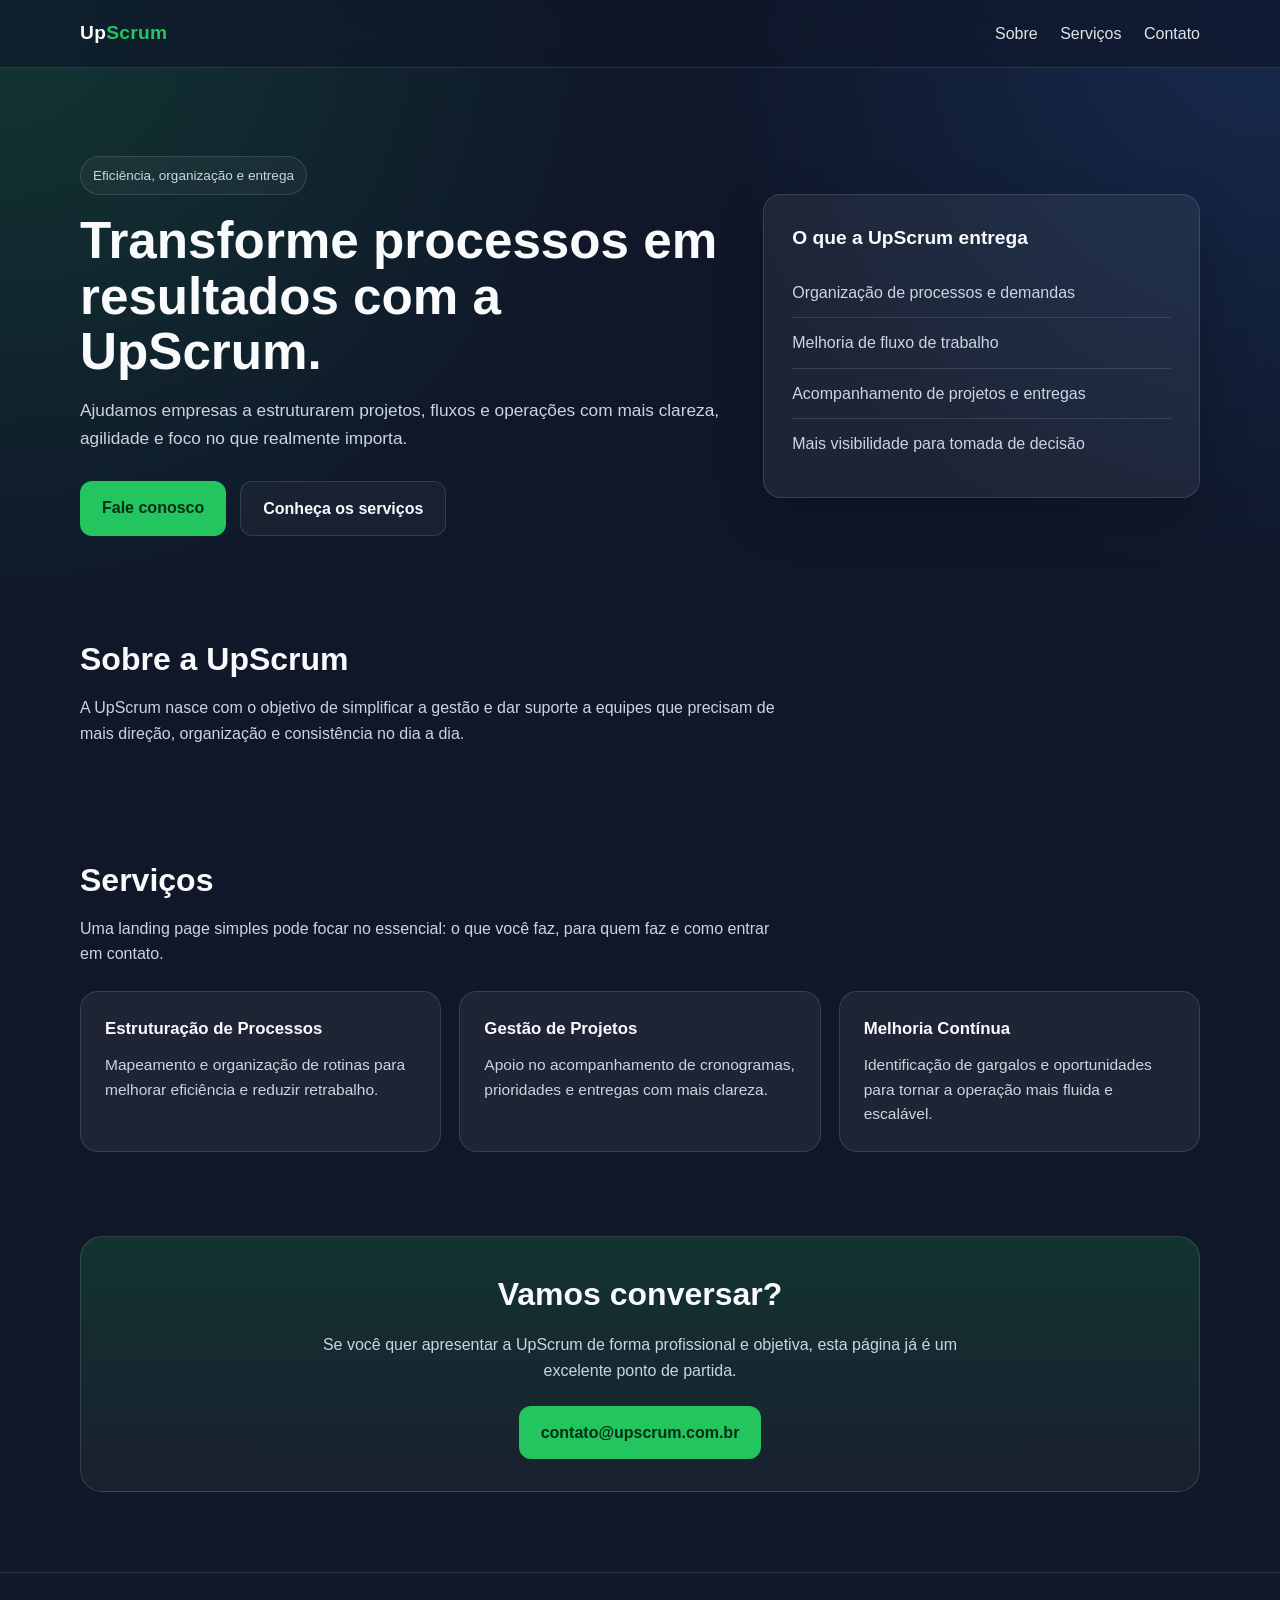
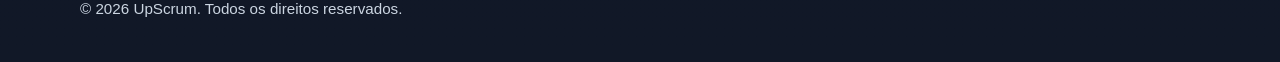
==== index.html @ d2457cbe "index.html" ====
<!DOCTYPE html>
<html lang="pt-BR">
<head>
  <meta charset="UTF-8" />
  <meta name="viewport" content="width=device-width, initial-scale=1.0" />
  <title>UpScrum</title>
  <meta
    name="description"
    content="A UpScrum ajuda empresas a organizarem processos, projetos e entregas com mais clareza e eficiência."
  />
  <style>
    :root {
      --bg: #0f172a;
      --bg-soft: #111827;
      --card: rgba(255,255,255,0.06);
      --text: #f8fafc;
      --muted: #cbd5e1;
      --line: rgba(255,255,255,0.12);
      --accent: #22c55e;
      --accent-hover: #16a34a;
      --max: 1120px;
      --radius: 18px;
    }

    * {
      box-sizing: border-box;
      margin: 0;
      padding: 0;
    }

    html {
      scroll-behavior: smooth;
    }

    body {
      font-family: Inter, Arial, sans-serif;
      background:
        radial-gradient(circle at top left, rgba(34,197,94,0.18), transparent 30%),
        radial-gradient(circle at top right, rgba(59,130,246,0.18), transparent 28%),
        linear-gradient(180deg, var(--bg) 0%, var(--bg-soft) 100%);
      color: var(--text);
      line-height: 1.6;
    }

    .container {
      width: min(100% - 32px, var(--max));
      margin: 0 auto;
    }

    header {
      position: sticky;
      top: 0;
      backdrop-filter: blur(10px);
      background: rgba(15, 23, 42, 0.7);
      border-bottom: 1px solid var(--line);
      z-index: 10;
    }

    .nav {
      display: flex;
      align-items: center;
      justify-content: space-between;
      padding: 18px 0;
    }

    .brand {
      font-size: 1.2rem;
      font-weight: 800;
      letter-spacing: 0.3px;
    }

    .brand span {
      color: var(--accent);
    }

    .nav a {
      color: var(--text);
      text-decoration: none;
      margin-left: 18px;
      opacity: 0.9;
    }

    .nav a:hover {
      opacity: 1;
    }

    .hero {
      padding: 88px 0 56px;
    }

    .hero-grid {
      display: grid;
      grid-template-columns: 1.2fr 0.8fr;
      gap: 28px;
      align-items: center;
    }

    .tag {
      display: inline-block;
      font-size: 0.85rem;
      padding: 8px 12px;
      border: 1px solid var(--line);
      border-radius: 999px;
      background: rgba(255,255,255,0.04);
      margin-bottom: 18px;
      color: var(--muted);
    }

    h1 {
      font-size: clamp(2.2rem, 4vw, 4.2rem);
      line-height: 1.08;
      margin-bottom: 18px;
    }

    .hero p {
      font-size: 1.08rem;
      color: var(--muted);
      max-width: 640px;
      margin-bottom: 28px;
    }

    .cta-group {
      display: flex;
      gap: 14px;
      flex-wrap: wrap;
    }

    .btn {
      display: inline-block;
      padding: 14px 22px;
      border-radius: 12px;
      text-decoration: none;
      font-weight: 700;
      transition: 0.2s ease;
    }

    .btn-primary {
      background: var(--accent);
      color: #052e16;
    }

    .btn-primary:hover {
      background: var(--accent-hover);
      transform: translateY(-1px);
    }

    .btn-secondary {
      border: 1px solid var(--line);
      color: var(--text);
      background: rgba(255,255,255,0.04);
    }

    .btn-secondary:hover {
      background: rgba(255,255,255,0.08);
    }

    .hero-card {
      background: var(--card);
      border: 1px solid var(--line);
      border-radius: var(--radius);
      padding: 28px;
      box-shadow: 0 20px 50px rgba(0,0,0,0.22);
    }

    .hero-card h3 {
      margin-bottom: 14px;
      font-size: 1.2rem;
    }

    .hero-card ul {
      list-style: none;
    }

    .hero-card li {
      padding: 12px 0;
      border-bottom: 1px solid var(--line);
      color: var(--muted);
    }

    .hero-card li:last-child {
      border-bottom: none;
    }

    section {
      padding: 42px 0;
    }

    .section-title {
      font-size: 2rem;
      margin-bottom: 10px;
    }

    .section-text {
      color: var(--muted);
      max-width: 700px;
      margin-bottom: 24px;
    }

    .cards {
      display: grid;
      grid-template-columns: repeat(3, 1fr);
      gap: 18px;
    }

    .card {
      background: var(--card);
      border: 1px solid var(--line);
      border-radius: var(--radius);
      padding: 24px;
    }

    .card h3 {
      margin-bottom: 10px;
      font-size: 1.05rem;
    }

    .card p {
      color: var(--muted);
      font-size: 0.97rem;
    }

    .contact {
      padding-bottom: 80px;
    }

    .contact-box {
      background: linear-gradient(180deg, rgba(34,197,94,0.16), rgba(255,255,255,0.04));
      border: 1px solid var(--line);
      border-radius: 22px;
      padding: 32px;
      text-align: center;
    }

    .contact-box p {
      color: var(--muted);
      margin: 12px auto 22px;
      max-width: 650px;
    }

    footer {
      border-top: 1px solid var(--line);
      padding: 24px 0 40px;
      color: var(--muted);
      font-size: 0.95rem;
    }

    @media (max-width: 900px) {
      .hero-grid,
      .cards {
        grid-template-columns: 1fr;
      }

      .nav-links {
        display: none;
      }

      .hero {
        padding-top: 64px;
      }
    }
  </style>
</head>
<body>
  <header>
    <div class="container nav">
      <div class="brand">Up<span>Scrum</span></div>
      <nav class="nav-links">
        <a href="#sobre">Sobre</a>
        <a href="#servicos">Serviços</a>
        <a href="#contato">Contato</a>
      </nav>
    </div>
  </header>

  <main>
    <section class="hero">
      <div class="container hero-grid">
        <div>
          <div class="tag">Eficiência, organização e entrega</div>
          <h1>Transforme processos em resultados com a UpScrum.</h1>
          <p>
            Ajudamos empresas a estruturarem projetos, fluxos e operações
            com mais clareza, agilidade e foco no que realmente importa.
          </p>
          <div class="cta-group">
            <a class="btn btn-primary" href="#contato">Fale conosco</a>
            <a class="btn btn-secondary" href="#servicos">Conheça os serviços</a>
          </div>
        </div>

        <aside class="hero-card">
          <h3>O que a UpScrum entrega</h3>
          <ul>
            <li>Organização de processos e demandas</li>
            <li>Melhoria de fluxo de trabalho</li>
            <li>Acompanhamento de projetos e entregas</li>
            <li>Mais visibilidade para tomada de decisão</li>
          </ul>
        </aside>
      </div>
    </section>

    <section id="sobre">
      <div class="container">
        <h2 class="section-title">Sobre a UpScrum</h2>
        <p class="section-text">
          A UpScrum nasce com o objetivo de simplificar a gestão e dar suporte
          a equipes que precisam de mais direção, organização e consistência
          no dia a dia.
        </p>
      </div>
    </section>

    <section id="servicos">
      <div class="container">
        <h2 class="section-title">Serviços</h2>
        <p class="section-text">
          Uma landing page simples pode focar no essencial: o que você faz,
          para quem faz e como entrar em contato.
        </p>

        <div class="cards">
          <div class="card">
            <h3>Estruturação de Processos</h3>
            <p>
              Mapeamento e organização de rotinas para melhorar eficiência
              e reduzir retrabalho.
            </p>
          </div>
          <div class="card">
            <h3>Gestão de Projetos</h3>
            <p>
              Apoio no acompanhamento de cronogramas, prioridades e entregas
              com mais clareza.
            </p>
          </div>
          <div class="card">
            <h3>Melhoria Contínua</h3>
            <p>
              Identificação de gargalos e oportunidades para tornar a operação
              mais fluida e escalável.
            </p>
          </div>
        </div>
      </div>
    </section>

    <section id="contato" class="contact">
      <div class="container">
        <div class="contact-box">
          <h2 class="section-title">Vamos conversar?</h2>
          <p>
            Se você quer apresentar a UpScrum de forma profissional e objetiva,
            esta página já é um excelente ponto de partida.
          </p>
          <a class="btn btn-primary" href="mailto:contato@upscrum.com.br">
            contato@upscrum.com.br
          </a>
        </div>
      </div>
    </section>
  </main>

  <footer>
    <div class="container">
      © 2026 UpScrum. Todos os direitos reservados.
    </div>
  </footer>
</body>
</html>
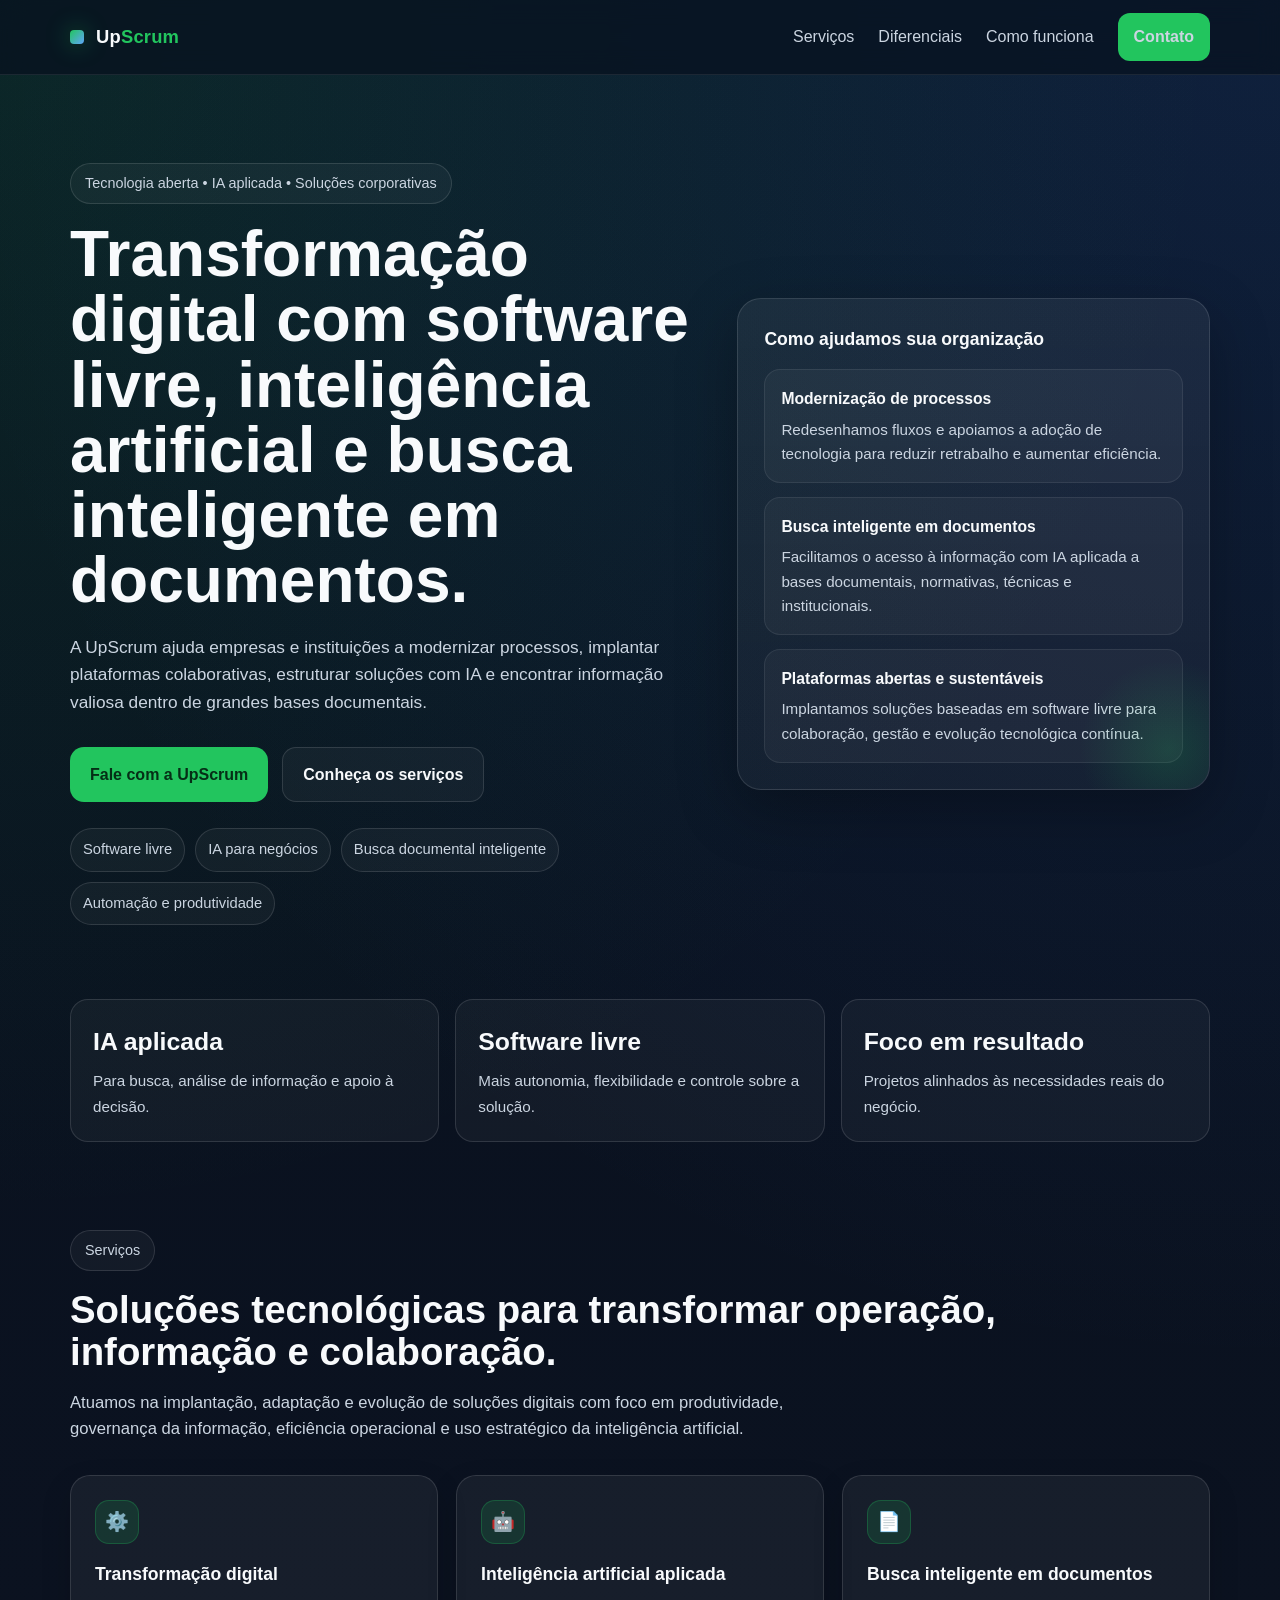
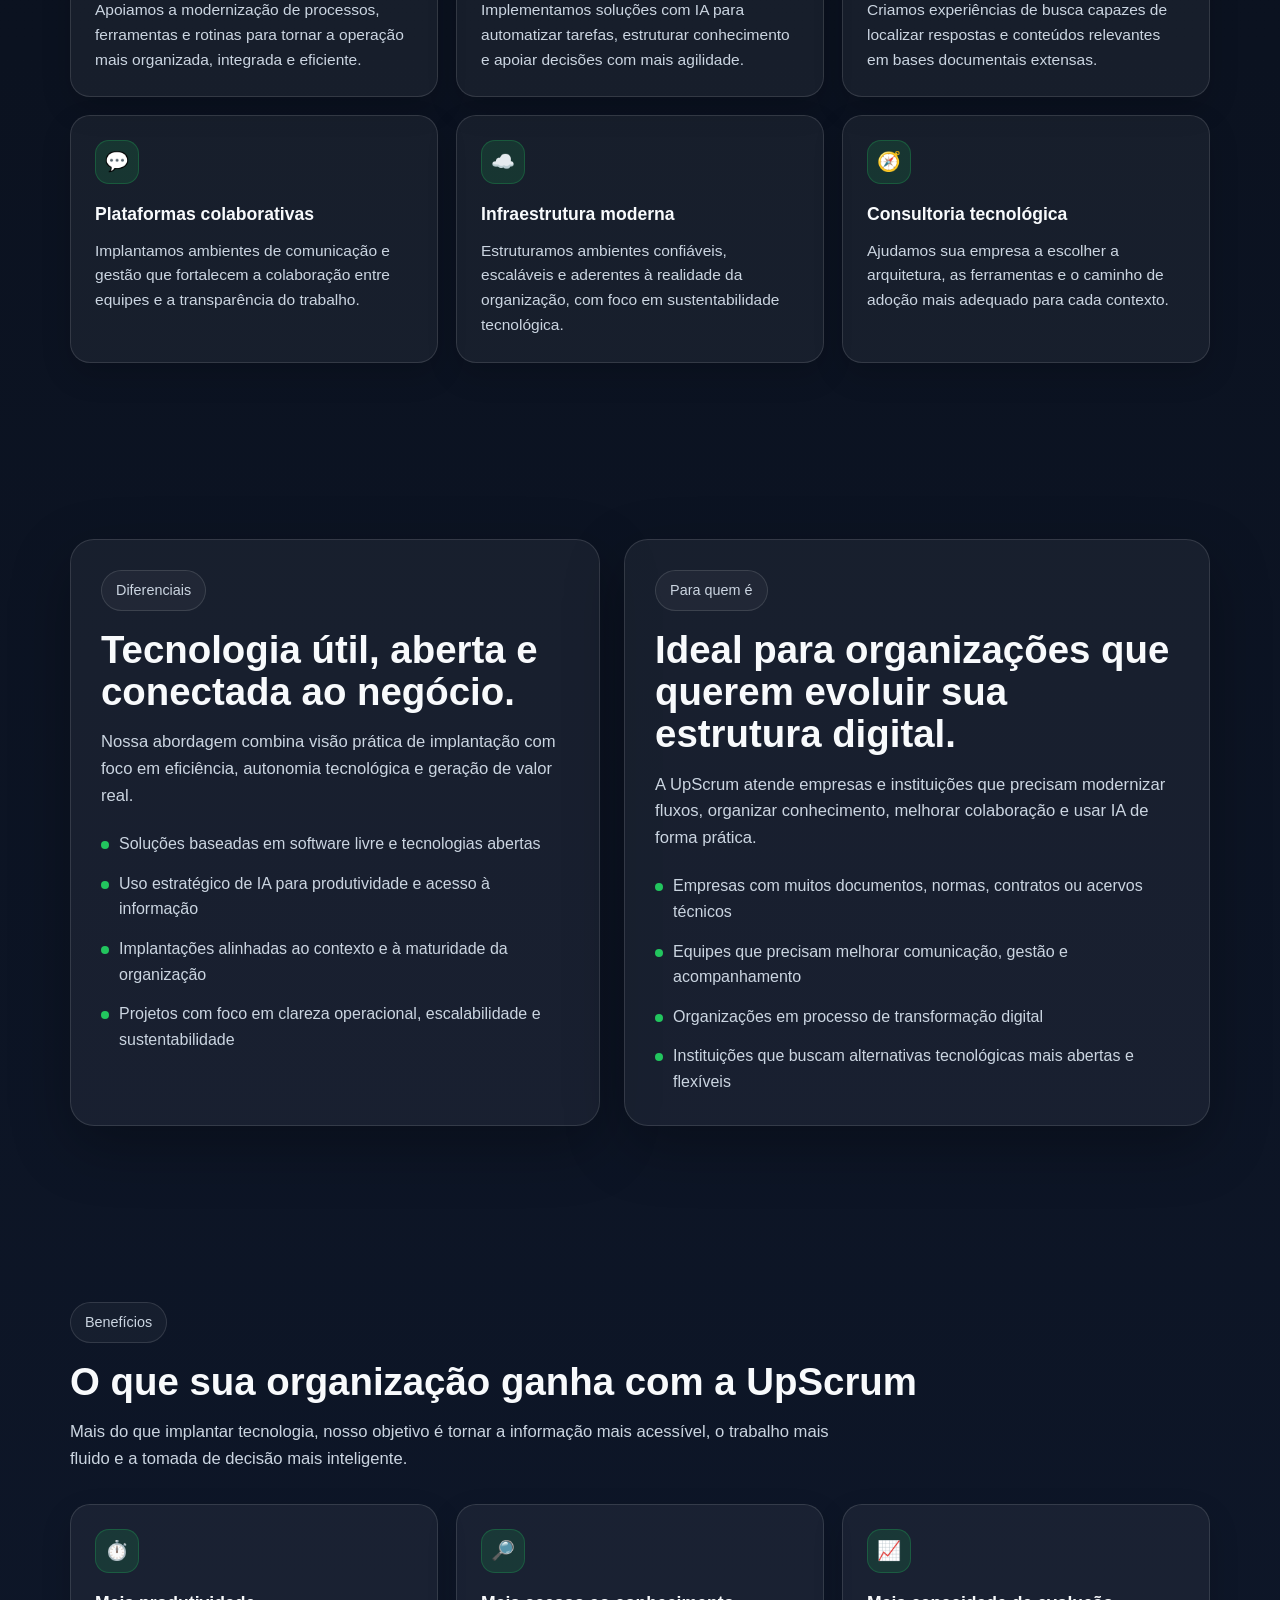
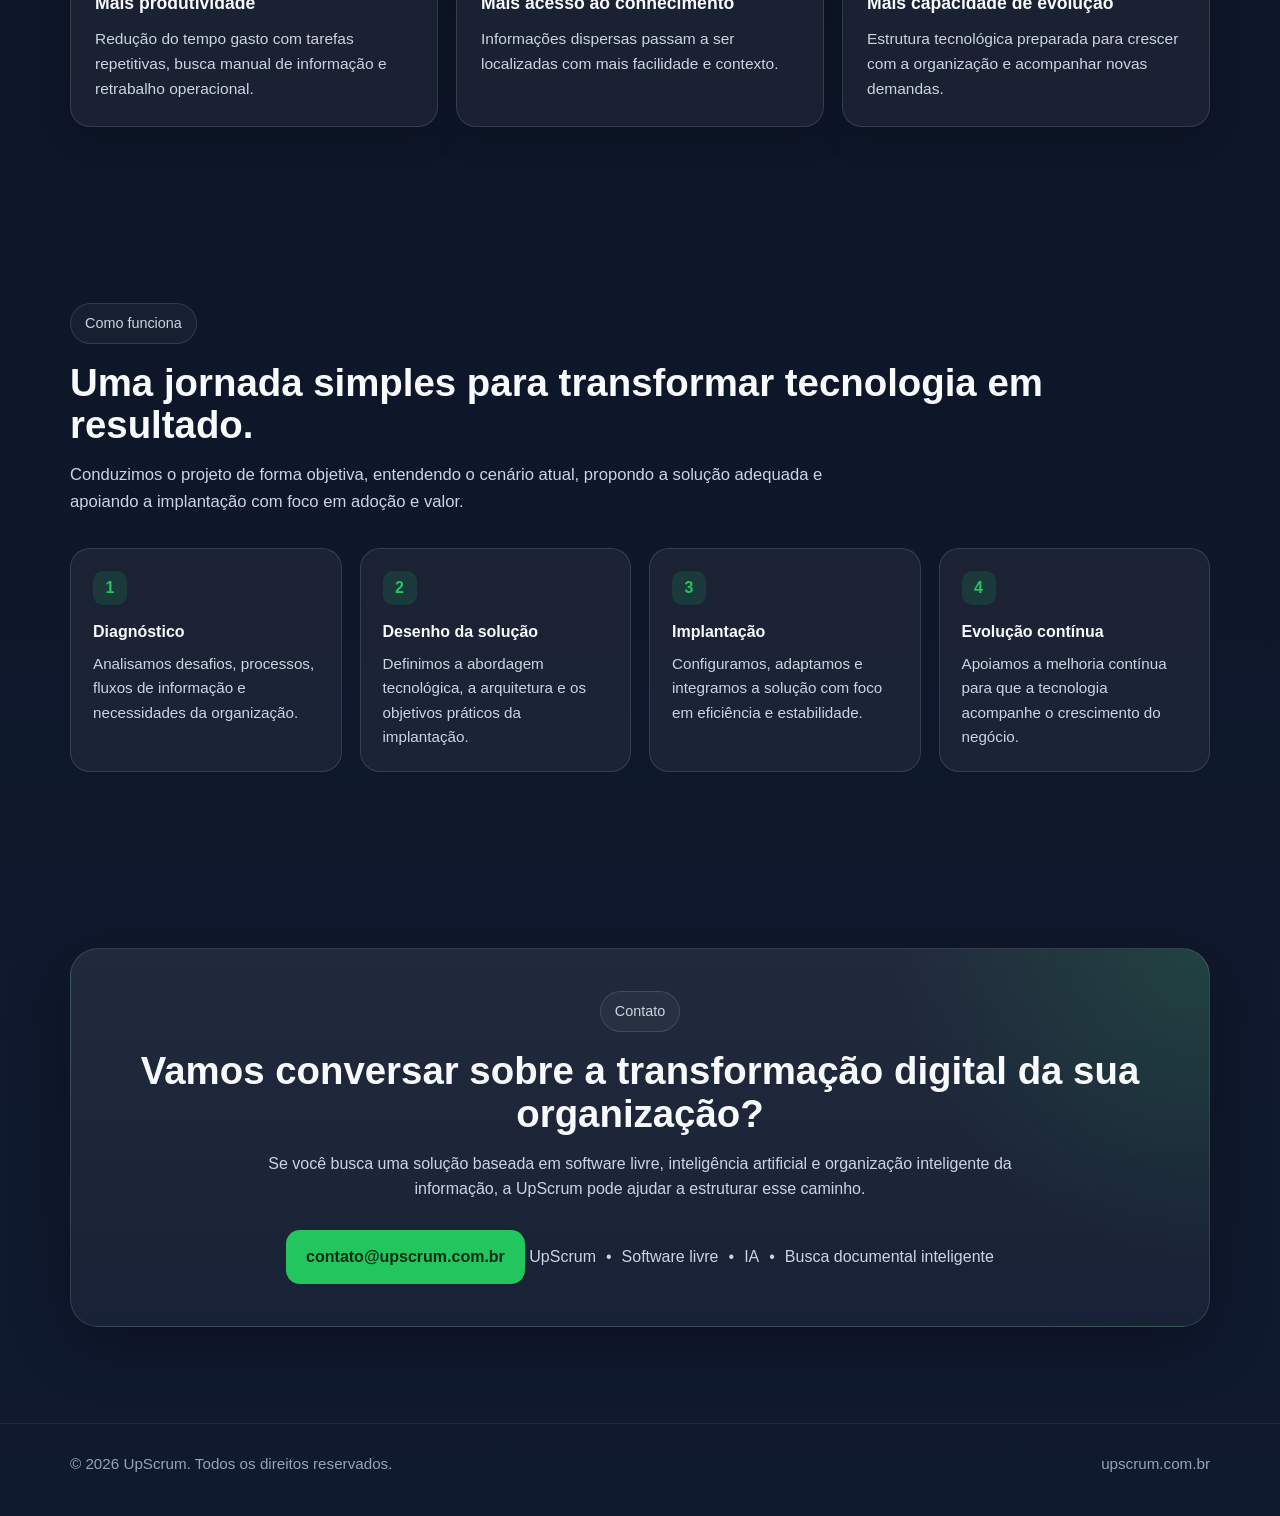
==== commit 564fad7f: "Update index.html" ====
--- a/index.html
+++ b/index.html
@@ -3,23 +3,29 @@
 <head>
   <meta charset="UTF-8" />
   <meta name="viewport" content="width=device-width, initial-scale=1.0" />
-  <title>UpScrum</title>
+  <title>UpScrum | Software livre, IA e transformação digital</title>
   <meta
     name="description"
-    content="A UpScrum ajuda empresas a organizarem processos, projetos e entregas com mais clareza e eficiência."
+    content="A UpScrum ajuda empresas a acelerar sua transformação digital com software livre, inteligência artificial e busca inteligente em documentos."
   />
+  <meta name="theme-color" content="#0b1220" />
+
   <style>
     :root {
-      --bg: #0f172a;
-      --bg-soft: #111827;
-      --card: rgba(255,255,255,0.06);
+      --bg: #0b1220;
+      --bg-soft: #101a2f;
+      --surface: rgba(255, 255, 255, 0.05);
+      --surface-strong: rgba(255, 255, 255, 0.08);
       --text: #f8fafc;
       --muted: #cbd5e1;
-      --line: rgba(255,255,255,0.12);
+      --muted-2: #94a3b8;
+      --line: rgba(255, 255, 255, 0.12);
       --accent: #22c55e;
       --accent-hover: #16a34a;
-      --max: 1120px;
-      --radius: 18px;
+      --accent-soft: rgba(34, 197, 94, 0.14);
+      --max-width: 1140px;
+      --radius: 20px;
+      --shadow: 0 20px 60px rgba(0, 0, 0, 0.28);
     }
 
     * {
@@ -34,102 +40,159 @@
 
     body {
       font-family: Inter, Arial, sans-serif;
+      color: var(--text);
       background:
-        radial-gradient(circle at top left, rgba(34,197,94,0.18), transparent 30%),
-        radial-gradient(circle at top right, rgba(59,130,246,0.18), transparent 28%),
-        linear-gradient(180deg, var(--bg) 0%, var(--bg-soft) 100%);
-      color: var(--text);
+        radial-gradient(circle at top left, rgba(34, 197, 94, 0.12), transparent 25%),
+        radial-gradient(circle at top right, rgba(59, 130, 246, 0.14), transparent 28%),
+        linear-gradient(180deg, #08111f 0%, #0b1220 35%, #101a2f 100%);
       line-height: 1.6;
     }
 
+    a {
+      color: inherit;
+      text-decoration: none;
+    }
+
     .container {
-      width: min(100% - 32px, var(--max));
+      width: min(100% - 32px, var(--max-width));
       margin: 0 auto;
+    }
+
+    .section {
+      padding: 88px 0;
+    }
+
+    .eyebrow {
+      display: inline-flex;
+      align-items: center;
+      gap: 10px;
+      padding: 8px 14px;
+      border: 1px solid var(--line);
+      background: rgba(255, 255, 255, 0.04);
+      color: var(--muted);
+      border-radius: 999px;
+      font-size: 0.9rem;
+      margin-bottom: 18px;
+    }
+
+    .section-title {
+      font-size: clamp(2rem, 3vw, 3rem);
+      line-height: 1.1;
+      margin-bottom: 16px;
+    }
+
+    .section-subtitle {
+      color: var(--muted);
+      max-width: 760px;
+      font-size: 1.04rem;
     }
 
     header {
       position: sticky;
       top: 0;
-      backdrop-filter: blur(10px);
-      background: rgba(15, 23, 42, 0.7);
-      border-bottom: 1px solid var(--line);
-      z-index: 10;
+      z-index: 50;
+      backdrop-filter: blur(12px);
+      background: rgba(8, 17, 31, 0.72);
+      border-bottom: 1px solid rgba(255, 255, 255, 0.08);
     }
 
     .nav {
+      min-height: 74px;
       display: flex;
       align-items: center;
       justify-content: space-between;
-      padding: 18px 0;
-    }
-
-    .brand {
-      font-size: 1.2rem;
+      gap: 20px;
+    }
+
+    .logo {
+      display: flex;
+      align-items: center;
+      gap: 12px;
       font-weight: 800;
-      letter-spacing: 0.3px;
-    }
-
-    .brand span {
+      font-size: 1.15rem;
+      letter-spacing: 0.2px;
+    }
+
+    .logo-mark {
+      width: 14px;
+      height: 14px;
+      border-radius: 4px;
+      background: linear-gradient(135deg, var(--accent), #60a5fa);
+      box-shadow: 0 0 24px rgba(34, 197, 94, 0.45);
+    }
+
+    .logo span {
       color: var(--accent);
     }
 
-    .nav a {
+    .nav-links {
+      display: flex;
+      gap: 24px;
+      align-items: center;
+    }
+
+    .nav-links a {
+      color: var(--muted);
+      transition: 0.2s ease;
+    }
+
+    .nav-links a:hover {
       color: var(--text);
-      text-decoration: none;
-      margin-left: 18px;
-      opacity: 0.9;
-    }
-
-    .nav a:hover {
-      opacity: 1;
+    }
+
+    .nav-cta {
+      padding: 11px 16px;
+      background: var(--accent);
+      color: #052e16;
+      font-weight: 700;
+      border-radius: 12px;
+      transition: 0.2s ease;
+    }
+
+    .nav-cta:hover {
+      background: var(--accent-hover);
+      transform: translateY(-1px);
     }
 
     .hero {
-      padding: 88px 0 56px;
+      padding: 88px 0 64px;
     }
 
     .hero-grid {
       display: grid;
-      grid-template-columns: 1.2fr 0.8fr;
+      grid-template-columns: 1.15fr 0.85fr;
       gap: 28px;
       align-items: center;
     }
 
-    .tag {
-      display: inline-block;
-      font-size: 0.85rem;
-      padding: 8px 12px;
-      border: 1px solid var(--line);
-      border-radius: 999px;
-      background: rgba(255,255,255,0.04);
-      margin-bottom: 18px;
-      color: var(--muted);
-    }
-
-    h1 {
-      font-size: clamp(2.2rem, 4vw, 4.2rem);
-      line-height: 1.08;
-      margin-bottom: 18px;
+    .hero h1 {
+      font-size: clamp(2.6rem, 5vw, 4.8rem);
+      line-height: 1.02;
+      margin-bottom: 20px;
+      max-width: 780px;
     }
 
     .hero p {
+      color: var(--muted);
       font-size: 1.08rem;
-      color: var(--muted);
-      max-width: 640px;
-      margin-bottom: 28px;
-    }
-
-    .cta-group {
+      max-width: 690px;
+      margin-bottom: 30px;
+    }
+
+    .hero-actions {
       display: flex;
       gap: 14px;
       flex-wrap: wrap;
+      margin-bottom: 26px;
     }
 
     .btn {
-      display: inline-block;
-      padding: 14px 22px;
-      border-radius: 12px;
-      text-decoration: none;
+      display: inline-flex;
+      align-items: center;
+      justify-content: center;
+      gap: 10px;
+      padding: 14px 20px;
+      border-radius: 14px;
       font-weight: 700;
       transition: 0.2s ease;
     }
@@ -145,73 +208,138 @@
     }
 
     .btn-secondary {
+      background: rgba(255, 255, 255, 0.04);
       border: 1px solid var(--line);
       color: var(--text);
-      background: rgba(255,255,255,0.04);
     }
 
     .btn-secondary:hover {
-      background: rgba(255,255,255,0.08);
-    }
-
-    .hero-card {
-      background: var(--card);
-      border: 1px solid var(--line);
-      border-radius: var(--radius);
-      padding: 28px;
-      box-shadow: 0 20px 50px rgba(0,0,0,0.22);
-    }
-
-    .hero-card h3 {
-      margin-bottom: 14px;
-      font-size: 1.2rem;
-    }
-
-    .hero-card ul {
-      list-style: none;
-    }
-
-    .hero-card li {
-      padding: 12px 0;
-      border-bottom: 1px solid var(--line);
-      color: var(--muted);
-    }
-
-    .hero-card li:last-child {
-      border-bottom: none;
-    }
-
-    section {
-      padding: 42px 0;
-    }
-
-    .section-title {
-      font-size: 2rem;
-      margin-bottom: 10px;
-    }
-
-    .section-text {
-      color: var(--muted);
-      max-width: 700px;
-      margin-bottom: 24px;
-    }
-
-    .cards {
+      background: rgba(255, 255, 255, 0.07);
+    }
+
+    .hero-tags {
+      display: flex;
+      flex-wrap: wrap;
+      gap: 10px;
+    }
+
+    .hero-tag {
+      padding: 9px 12px;
+      border-radius: 999px;
+      border: 1px solid var(--line);
+      background: rgba(255, 255, 255, 0.04);
+      color: var(--muted);
+      font-size: 0.92rem;
+    }
+
+    .hero-panel {
+      background: linear-gradient(180deg, rgba(255,255,255,0.06), rgba(255,255,255,0.04));
+      border: 1px solid var(--line);
+      border-radius: 24px;
+      padding: 26px;
+      box-shadow: var(--shadow);
+      position: relative;
+      overflow: hidden;
+    }
+
+    .hero-panel::before {
+      content: "";
+      position: absolute;
+      inset: auto -50px -50px auto;
+      width: 180px;
+      height: 180px;
+      background: radial-gradient(circle, rgba(34,197,94,0.18), transparent 70%);
+      border-radius: 50%;
+    }
+
+    .panel-title {
+      font-size: 1.1rem;
+      margin-bottom: 16px;
+    }
+
+    .panel-list {
+      display: grid;
+      gap: 14px;
+    }
+
+    .panel-item {
+      background: rgba(255, 255, 255, 0.04);
+      border: 1px solid rgba(255,255,255,0.08);
+      border-radius: 16px;
+      padding: 16px;
+    }
+
+    .panel-item strong {
+      display: block;
+      margin-bottom: 6px;
+      font-size: 0.98rem;
+    }
+
+    .panel-item p {
+      color: var(--muted);
+      font-size: 0.95rem;
+      margin: 0;
+    }
+
+    .stats {
+      padding-top: 10px;
+    }
+
+    .stats-grid {
+      display: grid;
+      grid-template-columns: repeat(3, 1fr);
+      gap: 16px;
+    }
+
+    .stat {
+      padding: 22px;
+      border-radius: 18px;
+      border: 1px solid var(--line);
+      background: rgba(255, 255, 255, 0.04);
+    }
+
+    .stat strong {
+      display: block;
+      font-size: 1.55rem;
+      margin-bottom: 6px;
+    }
+
+    .stat span {
+      color: var(--muted);
+      font-size: 0.95rem;
+    }
+
+    .services-grid,
+    .benefits-grid {
       display: grid;
       grid-template-columns: repeat(3, 1fr);
       gap: 18px;
+      margin-top: 32px;
     }
 
     .card {
-      background: var(--card);
+      background: var(--surface);
       border: 1px solid var(--line);
       border-radius: var(--radius);
       padding: 24px;
+      box-shadow: 0 12px 30px rgba(0, 0, 0, 0.16);
+    }
+
+    .card-icon {
+      width: 44px;
+      height: 44px;
+      border-radius: 14px;
+      display: grid;
+      place-items: center;
+      margin-bottom: 16px;
+      background: var(--accent-soft);
+      border: 1px solid rgba(34, 197, 94, 0.25);
+      font-size: 1.2rem;
     }
 
     .card h3 {
+      font-size: 1.1rem;
       margin-bottom: 10px;
-      font-size: 1.05rem;
     }
 
     .card p {
@@ -219,43 +347,158 @@
       font-size: 0.97rem;
     }
 
-    .contact {
-      padding-bottom: 80px;
-    }
-
-    .contact-box {
-      background: linear-gradient(180deg, rgba(34,197,94,0.16), rgba(255,255,255,0.04));
-      border: 1px solid var(--line);
-      border-radius: 22px;
-      padding: 32px;
+    .highlight {
+      display: grid;
+      grid-template-columns: 0.95fr 1.05fr;
+      gap: 24px;
+      align-items: stretch;
+    }
+
+    .highlight-box {
+      background: var(--surface);
+      border: 1px solid var(--line);
+      border-radius: 24px;
+      padding: 30px;
+      box-shadow: var(--shadow);
+    }
+
+    .highlight-box ul {
+      list-style: none;
+      display: grid;
+      gap: 14px;
+      margin-top: 22px;
+    }
+
+    .highlight-box li {
+      padding-left: 18px;
+      position: relative;
+      color: var(--muted);
+    }
+
+    .highlight-box li::before {
+      content: "";
+      width: 8px;
+      height: 8px;
+      border-radius: 50%;
+      background: var(--accent);
+      position: absolute;
+      left: 0;
+      top: 10px;
+    }
+
+    .process {
+      display: grid;
+      grid-template-columns: repeat(4, 1fr);
+      gap: 18px;
+      margin-top: 32px;
+    }
+
+    .step {
+      background: var(--surface);
+      border: 1px solid var(--line);
+      border-radius: 20px;
+      padding: 22px;
+    }
+
+    .step-number {
+      width: 34px;
+      height: 34px;
+      border-radius: 10px;
+      display: grid;
+      place-items: center;
+      background: var(--accent-soft);
+      color: var(--accent);
+      font-weight: 800;
+      margin-bottom: 14px;
+    }
+
+    .step h3 {
+      margin-bottom: 8px;
+      font-size: 1rem;
+    }
+
+    .step p {
+      color: var(--muted);
+      font-size: 0.95rem;
+    }
+
+    .cta-section {
+      padding-bottom: 96px;
+    }
+
+    .cta-box {
+      background:
+        radial-gradient(circle at top right, rgba(34,197,94,0.16), transparent 26%),
+        linear-gradient(180deg, rgba(255,255,255,0.08), rgba(255,255,255,0.04));
+      border: 1px solid var(--line);
+      border-radius: 28px;
+      padding: 42px 28px;
       text-align: center;
-    }
-
-    .contact-box p {
-      color: var(--muted);
-      margin: 12px auto 22px;
-      max-width: 650px;
+      box-shadow: var(--shadow);
+    }
+
+    .cta-box p {
+      max-width: 760px;
+      margin: 14px auto 28px;
+      color: var(--muted);
+    }
+
+    .contact-inline {
+      display: inline-flex;
+      align-items: center;
+      justify-content: center;
+      gap: 10px;
+      flex-wrap: wrap;
+      color: var(--muted);
+      margin-top: 14px;
+    }
+
+    .contact-inline a {
+      color: var(--text);
+      font-weight: 700;
     }
 
     footer {
-      border-top: 1px solid var(--line);
-      padding: 24px 0 40px;
-      color: var(--muted);
+      border-top: 1px solid rgba(255,255,255,0.08);
+      padding: 28px 0 40px;
+      color: var(--muted-2);
       font-size: 0.95rem;
     }
 
-    @media (max-width: 900px) {
+    .footer-row {
+      display: flex;
+      align-items: center;
+      justify-content: space-between;
+      gap: 16px;
+      flex-wrap: wrap;
+    }
+
+    @media (max-width: 1024px) {
       .hero-grid,
-      .cards {
+      .highlight,
+      .services-grid,
+      .benefits-grid,
+      .process,
+      .stats-grid {
         grid-template-columns: 1fr;
       }
-
+    }
+
+    @media (max-width: 820px) {
       .nav-links {
         display: none;
       }
 
       .hero {
-        padding-top: 64px;
+        padding-top: 72px;
+      }
+
+      .section {
+        padding: 72px 0;
+      }
+
+      .hero h1 {
+        font-size: 2.5rem;
       }
     }
   </style>
@@ -263,11 +506,16 @@
 <body>
   <header>
     <div class="container nav">
-      <div class="brand">Up<span>Scrum</span></div>
+      <a href="#" class="logo">
+        <div class="logo-mark"></div>
+        <div>Up<span>Scrum</span></div>
+      </a>
+
       <nav class="nav-links">
-        <a href="#sobre">Sobre</a>
         <a href="#servicos">Serviços</a>
-        <a href="#contato">Contato</a>
+        <a href="#diferenciais">Diferenciais</a>
+        <a href="#como-funciona">Como funciona</a>
+        <a href="#contato" class="nav-cta">Contato</a>
       </nav>
     </div>
   </header>
@@ -276,95 +524,276 @@
     <section class="hero">
       <div class="container hero-grid">
         <div>
-          <div class="tag">Eficiência, organização e entrega</div>
-          <h1>Transforme processos em resultados com a UpScrum.</h1>
+          <div class="eyebrow">Tecnologia aberta • IA aplicada • Soluções corporativas</div>
+
+          <h1>
+            Transformação digital com software livre, inteligência artificial e busca inteligente em documentos.
+          </h1>
+
           <p>
-            Ajudamos empresas a estruturarem projetos, fluxos e operações
-            com mais clareza, agilidade e foco no que realmente importa.
+            A UpScrum ajuda empresas e instituições a modernizar processos, implantar plataformas colaborativas,
+            estruturar soluções com IA e encontrar informação valiosa dentro de grandes bases documentais.
           </p>
-          <div class="cta-group">
-            <a class="btn btn-primary" href="#contato">Fale conosco</a>
+
+          <div class="hero-actions">
+            <a class="btn btn-primary" href="mailto:contato@upscrum.com.br">Fale com a UpScrum</a>
             <a class="btn btn-secondary" href="#servicos">Conheça os serviços</a>
           </div>
+
+          <div class="hero-tags">
+            <span class="hero-tag">Software livre</span>
+            <span class="hero-tag">IA para negócios</span>
+            <span class="hero-tag">Busca documental inteligente</span>
+            <span class="hero-tag">Automação e produtividade</span>
+          </div>
         </div>
 
-        <aside class="hero-card">
-          <h3>O que a UpScrum entrega</h3>
-          <ul>
-            <li>Organização de processos e demandas</li>
-            <li>Melhoria de fluxo de trabalho</li>
-            <li>Acompanhamento de projetos e entregas</li>
-            <li>Mais visibilidade para tomada de decisão</li>
-          </ul>
+        <aside class="hero-panel">
+          <h2 class="panel-title">Como ajudamos sua organização</h2>
+
+          <div class="panel-list">
+            <div class="panel-item">
+              <strong>Modernização de processos</strong>
+              <p>Redesenhamos fluxos e apoiamos a adoção de tecnologia para reduzir retrabalho e aumentar eficiência.</p>
+            </div>
+
+            <div class="panel-item">
+              <strong>Busca inteligente em documentos</strong>
+              <p>Facilitamos o acesso à informação com IA aplicada a bases documentais, normativas, técnicas e institucionais.</p>
+            </div>
+
+            <div class="panel-item">
+              <strong>Plataformas abertas e sustentáveis</strong>
+              <p>Implantamos soluções baseadas em software livre para colaboração, gestão e evolução tecnológica contínua.</p>
+            </div>
+          </div>
         </aside>
       </div>
     </section>
 
-    <section id="sobre">
+    <section class="stats">
       <div class="container">
-        <h2 class="section-title">Sobre a UpScrum</h2>
-        <p class="section-text">
-          A UpScrum nasce com o objetivo de simplificar a gestão e dar suporte
-          a equipes que precisam de mais direção, organização e consistência
-          no dia a dia.
-        </p>
-      </div>
-    </section>
-
-    <section id="servicos">
-      <div class="container">
-        <h2 class="section-title">Serviços</h2>
-        <p class="section-text">
-          Uma landing page simples pode focar no essencial: o que você faz,
-          para quem faz e como entrar em contato.
-        </p>
-
-        <div class="cards">
-          <div class="card">
-            <h3>Estruturação de Processos</h3>
-            <p>
-              Mapeamento e organização de rotinas para melhorar eficiência
-              e reduzir retrabalho.
-            </p>
-          </div>
-          <div class="card">
-            <h3>Gestão de Projetos</h3>
-            <p>
-              Apoio no acompanhamento de cronogramas, prioridades e entregas
-              com mais clareza.
-            </p>
-          </div>
-          <div class="card">
-            <h3>Melhoria Contínua</h3>
-            <p>
-              Identificação de gargalos e oportunidades para tornar a operação
-              mais fluida e escalável.
-            </p>
+        <div class="stats-grid">
+          <div class="stat">
+            <strong>IA aplicada</strong>
+            <span>Para busca, análise de informação e apoio à decisão.</span>
+          </div>
+          <div class="stat">
+            <strong>Software livre</strong>
+            <span>Mais autonomia, flexibilidade e controle sobre a solução.</span>
+          </div>
+          <div class="stat">
+            <strong>Foco em resultado</strong>
+            <span>Projetos alinhados às necessidades reais do negócio.</span>
           </div>
         </div>
       </div>
     </section>
 
-    <section id="contato" class="contact">
+    <section id="servicos" class="section">
       <div class="container">
-        <div class="contact-box">
-          <h2 class="section-title">Vamos conversar?</h2>
+        <div class="eyebrow">Serviços</div>
+        <h2 class="section-title">Soluções tecnológicas para transformar operação, informação e colaboração.</h2>
+        <p class="section-subtitle">
+          Atuamos na implantação, adaptação e evolução de soluções digitais com foco em produtividade,
+          governança da informação, eficiência operacional e uso estratégico da inteligência artificial.
+        </p>
+
+        <div class="services-grid">
+          <article class="card">
+            <div class="card-icon">⚙️</div>
+            <h3>Transformação digital</h3>
+            <p>
+              Apoiamos a modernização de processos, ferramentas e rotinas para tornar a operação mais organizada,
+              integrada e eficiente.
+            </p>
+          </article>
+
+          <article class="card">
+            <div class="card-icon">🤖</div>
+            <h3>Inteligência artificial aplicada</h3>
+            <p>
+              Implementamos soluções com IA para automatizar tarefas, estruturar conhecimento e apoiar decisões
+              com mais agilidade.
+            </p>
+          </article>
+
+          <article class="card">
+            <div class="card-icon">📄</div>
+            <h3>Busca inteligente em documentos</h3>
+            <p>
+              Criamos experiências de busca capazes de localizar respostas e conteúdos relevantes em bases
+              documentais extensas.
+            </p>
+          </article>
+
+          <article class="card">
+            <div class="card-icon">💬</div>
+            <h3>Plataformas colaborativas</h3>
+            <p>
+              Implantamos ambientes de comunicação e gestão que fortalecem a colaboração entre equipes
+              e a transparência do trabalho.
+            </p>
+          </article>
+
+          <article class="card">
+            <div class="card-icon">☁️</div>
+            <h3>Infraestrutura moderna</h3>
+            <p>
+              Estruturamos ambientes confiáveis, escaláveis e aderentes à realidade da organização,
+              com foco em sustentabilidade tecnológica.
+            </p>
+          </article>
+
+          <article class="card">
+            <div class="card-icon">🧭</div>
+            <h3>Consultoria tecnológica</h3>
+            <p>
+              Ajudamos sua empresa a escolher a arquitetura, as ferramentas e o caminho de adoção mais adequado
+              para cada contexto.
+            </p>
+          </article>
+        </div>
+      </div>
+    </section>
+
+    <section id="diferenciais" class="section">
+      <div class="container highlight">
+        <div class="highlight-box">
+          <div class="eyebrow">Diferenciais</div>
+          <h2 class="section-title">Tecnologia útil, aberta e conectada ao negócio.</h2>
+          <p class="section-subtitle">
+            Nossa abordagem combina visão prática de implantação com foco em eficiência, autonomia tecnológica
+            e geração de valor real.
+          </p>
+
+          <ul>
+            <li>Soluções baseadas em software livre e tecnologias abertas</li>
+            <li>Uso estratégico de IA para produtividade e acesso à informação</li>
+            <li>Implantações alinhadas ao contexto e à maturidade da organização</li>
+            <li>Projetos com foco em clareza operacional, escalabilidade e sustentabilidade</li>
+          </ul>
+        </div>
+
+        <div class="highlight-box">
+          <div class="eyebrow">Para quem é</div>
+          <h2 class="section-title">Ideal para organizações que querem evoluir sua estrutura digital.</h2>
+          <p class="section-subtitle">
+            A UpScrum atende empresas e instituições que precisam modernizar fluxos, organizar conhecimento,
+            melhorar colaboração e usar IA de forma prática.
+          </p>
+
+          <ul>
+            <li>Empresas com muitos documentos, normas, contratos ou acervos técnicos</li>
+            <li>Equipes que precisam melhorar comunicação, gestão e acompanhamento</li>
+            <li>Organizações em processo de transformação digital</li>
+            <li>Instituições que buscam alternativas tecnológicas mais abertas e flexíveis</li>
+          </ul>
+        </div>
+      </div>
+    </section>
+
+    <section class="section">
+      <div class="container">
+        <div class="eyebrow">Benefícios</div>
+        <h2 class="section-title">O que sua organização ganha com a UpScrum</h2>
+        <p class="section-subtitle">
+          Mais do que implantar tecnologia, nosso objetivo é tornar a informação mais acessível,
+          o trabalho mais fluido e a tomada de decisão mais inteligente.
+        </p>
+
+        <div class="benefits-grid">
+          <article class="card">
+            <div class="card-icon">⏱️</div>
+            <h3>Mais produtividade</h3>
+            <p>Redução do tempo gasto com tarefas repetitivas, busca manual de informação e retrabalho operacional.</p>
+          </article>
+
+          <article class="card">
+            <div class="card-icon">🔎</div>
+            <h3>Mais acesso ao conhecimento</h3>
+            <p>Informações dispersas passam a ser localizadas com mais facilidade e contexto.</p>
+          </article>
+
+          <article class="card">
+            <div class="card-icon">📈</div>
+            <h3>Mais capacidade de evolução</h3>
+            <p>Estrutura tecnológica preparada para crescer com a organização e acompanhar novas demandas.</p>
+          </article>
+        </div>
+      </div>
+    </section>
+
+    <section id="como-funciona" class="section">
+      <div class="container">
+        <div class="eyebrow">Como funciona</div>
+        <h2 class="section-title">Uma jornada simples para transformar tecnologia em resultado.</h2>
+        <p class="section-subtitle">
+          Conduzimos o projeto de forma objetiva, entendendo o cenário atual, propondo a solução adequada
+          e apoiando a implantação com foco em adoção e valor.
+        </p>
+
+        <div class="process">
+          <div class="step">
+            <div class="step-number">1</div>
+            <h3>Diagnóstico</h3>
+            <p>Analisamos desafios, processos, fluxos de informação e necessidades da organização.</p>
+          </div>
+
+          <div class="step">
+            <div class="step-number">2</div>
+            <h3>Desenho da solução</h3>
+            <p>Definimos a abordagem tecnológica, a arquitetura e os objetivos práticos da implantação.</p>
+          </div>
+
+          <div class="step">
+            <div class="step-number">3</div>
+            <h3>Implantação</h3>
+            <p>Configuramos, adaptamos e integramos a solução com foco em eficiência e estabilidade.</p>
+          </div>
+
+          <div class="step">
+            <div class="step-number">4</div>
+            <h3>Evolução contínua</h3>
+            <p>Apoiamos a melhoria contínua para que a tecnologia acompanhe o crescimento do negócio.</p>
+          </div>
+        </div>
+      </div>
+    </section>
+
+    <section id="contato" class="section cta-section">
+      <div class="container">
+        <div class="cta-box">
+          <div class="eyebrow">Contato</div>
+          <h2 class="section-title">Vamos conversar sobre a transformação digital da sua organização?</h2>
           <p>
-            Se você quer apresentar a UpScrum de forma profissional e objetiva,
-            esta página já é um excelente ponto de partida.
+            Se você busca uma solução baseada em software livre, inteligência artificial e organização inteligente
+            da informação, a UpScrum pode ajudar a estruturar esse caminho.
           </p>
+
           <a class="btn btn-primary" href="mailto:contato@upscrum.com.br">
             contato@upscrum.com.br
           </a>
+
+          <div class="contact-inline">
+            <span>UpScrum</span>
+            <span>•</span>
+            <span>Software livre</span>
+            <span>•</span>
+            <span>IA</span>
+            <span>•</span>
+            <span>Busca documental inteligente</span>
+          </div>
         </div>
       </div>
     </section>
   </main>
 
   <footer>
-    <div class="container">
-      © 2026 UpScrum. Todos os direitos reservados.
+    <div class="container footer-row">
+      <div>© 2026 UpScrum. Todos os direitos reservados.</div>
+      <div>upscrum.com.br</div>
     </div>
   </footer>
 </body>
-</html>+</html>
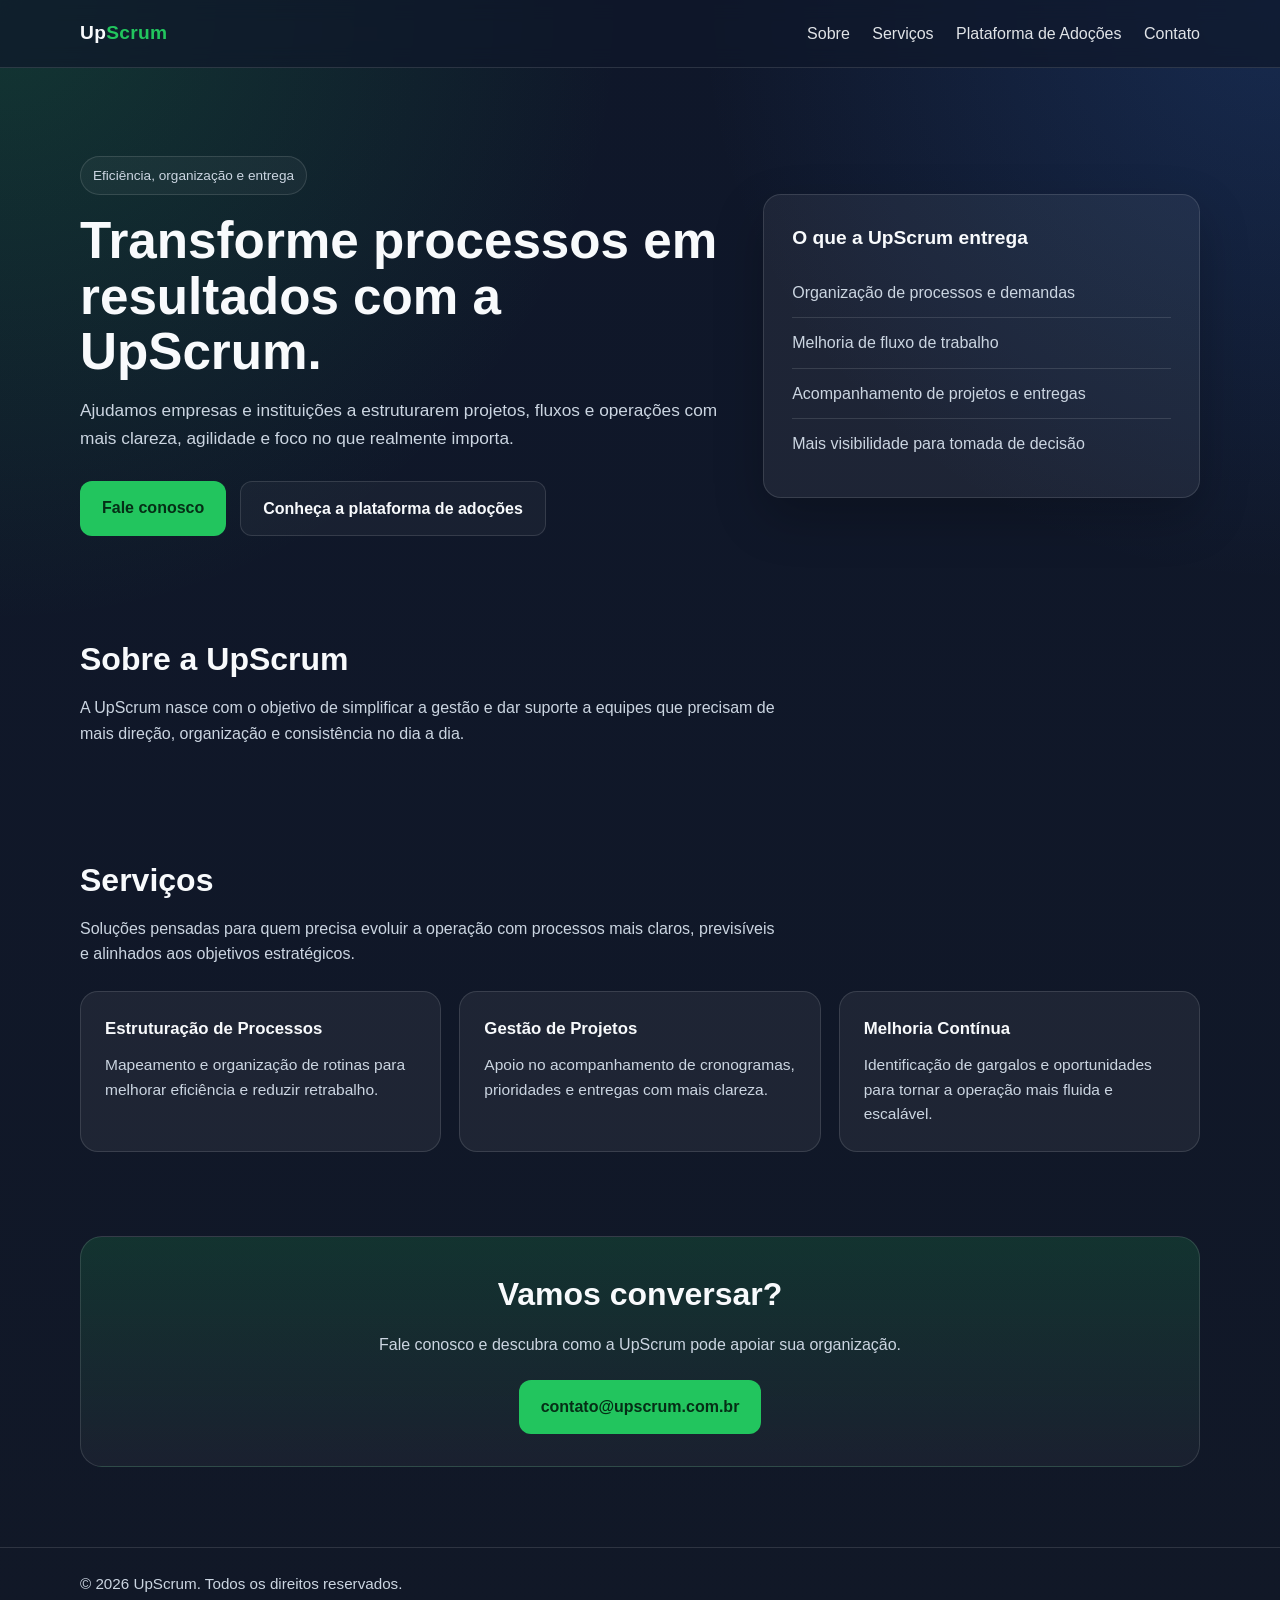
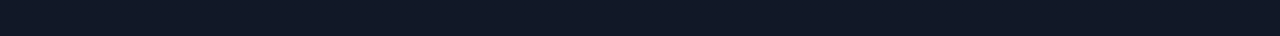
==== commit 6fc90153: "plataforma pets" ====
--- a/index.html
+++ b/index.html
@@ -3,29 +3,23 @@
 <head>
   <meta charset="UTF-8" />
   <meta name="viewport" content="width=device-width, initial-scale=1.0" />
-  <title>UpScrum | Software livre, IA e transformação digital</title>
+  <title>UpScrum</title>
   <meta
     name="description"
-    content="A UpScrum ajuda empresas a acelerar sua transformação digital com software livre, inteligência artificial e busca inteligente em documentos."
+    content="A UpScrum ajuda empresas e instituições a organizarem processos, projetos e entregas com mais clareza e eficiência."
   />
-  <meta name="theme-color" content="#0b1220" />
-
   <style>
     :root {
-      --bg: #0b1220;
-      --bg-soft: #101a2f;
-      --surface: rgba(255, 255, 255, 0.05);
-      --surface-strong: rgba(255, 255, 255, 0.08);
+      --bg: #0f172a;
+      --bg-soft: #111827;
+      --card: rgba(255,255,255,0.06);
       --text: #f8fafc;
       --muted: #cbd5e1;
-      --muted-2: #94a3b8;
-      --line: rgba(255, 255, 255, 0.12);
+      --line: rgba(255,255,255,0.12);
       --accent: #22c55e;
       --accent-hover: #16a34a;
-      --accent-soft: rgba(34, 197, 94, 0.14);
-      --max-width: 1140px;
-      --radius: 20px;
-      --shadow: 0 20px 60px rgba(0, 0, 0, 0.28);
+      --max: 1120px;
+      --radius: 18px;
     }
 
     * {
@@ -40,159 +34,102 @@
 
     body {
       font-family: Inter, Arial, sans-serif;
+      background:
+        radial-gradient(circle at top left, rgba(34,197,94,0.18), transparent 30%),
+        radial-gradient(circle at top right, rgba(59,130,246,0.18), transparent 28%),
+        linear-gradient(180deg, var(--bg) 0%, var(--bg-soft) 100%);
       color: var(--text);
-      background:
-        radial-gradient(circle at top left, rgba(34, 197, 94, 0.12), transparent 25%),
-        radial-gradient(circle at top right, rgba(59, 130, 246, 0.14), transparent 28%),
-        linear-gradient(180deg, #08111f 0%, #0b1220 35%, #101a2f 100%);
       line-height: 1.6;
     }
 
-    a {
-      color: inherit;
-      text-decoration: none;
-    }
-
     .container {
-      width: min(100% - 32px, var(--max-width));
+      width: min(100% - 32px, var(--max));
       margin: 0 auto;
-    }
-
-    .section {
-      padding: 88px 0;
-    }
-
-    .eyebrow {
-      display: inline-flex;
-      align-items: center;
-      gap: 10px;
-      padding: 8px 14px;
-      border: 1px solid var(--line);
-      background: rgba(255, 255, 255, 0.04);
-      color: var(--muted);
-      border-radius: 999px;
-      font-size: 0.9rem;
-      margin-bottom: 18px;
-    }
-
-    .section-title {
-      font-size: clamp(2rem, 3vw, 3rem);
-      line-height: 1.1;
-      margin-bottom: 16px;
-    }
-
-    .section-subtitle {
-      color: var(--muted);
-      max-width: 760px;
-      font-size: 1.04rem;
     }
 
     header {
       position: sticky;
       top: 0;
-      z-index: 50;
-      backdrop-filter: blur(12px);
-      background: rgba(8, 17, 31, 0.72);
-      border-bottom: 1px solid rgba(255, 255, 255, 0.08);
+      backdrop-filter: blur(10px);
+      background: rgba(15, 23, 42, 0.7);
+      border-bottom: 1px solid var(--line);
+      z-index: 10;
     }
 
     .nav {
-      min-height: 74px;
       display: flex;
       align-items: center;
       justify-content: space-between;
-      gap: 20px;
-    }
-
-    .logo {
-      display: flex;
-      align-items: center;
-      gap: 12px;
+      padding: 18px 0;
+    }
+
+    .brand {
+      font-size: 1.2rem;
       font-weight: 800;
-      font-size: 1.15rem;
-      letter-spacing: 0.2px;
-    }
-
-    .logo-mark {
-      width: 14px;
-      height: 14px;
-      border-radius: 4px;
-      background: linear-gradient(135deg, var(--accent), #60a5fa);
-      box-shadow: 0 0 24px rgba(34, 197, 94, 0.45);
-    }
-
-    .logo span {
+      letter-spacing: 0.3px;
+    }
+
+    .brand span {
       color: var(--accent);
     }
 
-    .nav-links {
-      display: flex;
-      gap: 24px;
-      align-items: center;
-    }
-
-    .nav-links a {
-      color: var(--muted);
-      transition: 0.2s ease;
-    }
-
-    .nav-links a:hover {
+    .nav a {
       color: var(--text);
-    }
-
-    .nav-cta {
-      padding: 11px 16px;
-      background: var(--accent);
-      color: #052e16;
-      font-weight: 700;
-      border-radius: 12px;
-      transition: 0.2s ease;
-    }
-
-    .nav-cta:hover {
-      background: var(--accent-hover);
-      transform: translateY(-1px);
+      text-decoration: none;
+      margin-left: 18px;
+      opacity: 0.9;
+    }
+
+    .nav a:hover {
+      opacity: 1;
     }
 
     .hero {
-      padding: 88px 0 64px;
+      padding: 88px 0 56px;
     }
 
     .hero-grid {
       display: grid;
-      grid-template-columns: 1.15fr 0.85fr;
+      grid-template-columns: 1.2fr 0.8fr;
       gap: 28px;
       align-items: center;
     }
 
-    .hero h1 {
-      font-size: clamp(2.6rem, 5vw, 4.8rem);
-      line-height: 1.02;
-      margin-bottom: 20px;
-      max-width: 780px;
+    .tag {
+      display: inline-block;
+      font-size: 0.85rem;
+      padding: 8px 12px;
+      border: 1px solid var(--line);
+      border-radius: 999px;
+      background: rgba(255,255,255,0.04);
+      margin-bottom: 18px;
+      color: var(--muted);
+    }
+
+    h1 {
+      font-size: clamp(2.2rem, 4vw, 4.2rem);
+      line-height: 1.08;
+      margin-bottom: 18px;
     }
 
     .hero p {
-      color: var(--muted);
       font-size: 1.08rem;
-      max-width: 690px;
-      margin-bottom: 30px;
-    }
-
-    .hero-actions {
+      color: var(--muted);
+      max-width: 640px;
+      margin-bottom: 28px;
+    }
+
+    .cta-group {
       display: flex;
       gap: 14px;
       flex-wrap: wrap;
-      margin-bottom: 26px;
     }
 
     .btn {
-      display: inline-flex;
-      align-items: center;
-      justify-content: center;
-      gap: 10px;
-      padding: 14px 20px;
-      border-radius: 14px;
+      display: inline-block;
+      padding: 14px 22px;
+      border-radius: 12px;
+      text-decoration: none;
       font-weight: 700;
       transition: 0.2s ease;
     }
@@ -208,138 +145,73 @@
     }
 
     .btn-secondary {
-      background: rgba(255, 255, 255, 0.04);
       border: 1px solid var(--line);
       color: var(--text);
+      background: rgba(255,255,255,0.04);
     }
 
     .btn-secondary:hover {
-      background: rgba(255, 255, 255, 0.07);
-    }
-
-    .hero-tags {
-      display: flex;
-      flex-wrap: wrap;
-      gap: 10px;
-    }
-
-    .hero-tag {
-      padding: 9px 12px;
-      border-radius: 999px;
-      border: 1px solid var(--line);
-      background: rgba(255, 255, 255, 0.04);
-      color: var(--muted);
-      font-size: 0.92rem;
-    }
-
-    .hero-panel {
-      background: linear-gradient(180deg, rgba(255,255,255,0.06), rgba(255,255,255,0.04));
-      border: 1px solid var(--line);
-      border-radius: 24px;
-      padding: 26px;
-      box-shadow: var(--shadow);
-      position: relative;
-      overflow: hidden;
-    }
-
-    .hero-panel::before {
-      content: "";
-      position: absolute;
-      inset: auto -50px -50px auto;
-      width: 180px;
-      height: 180px;
-      background: radial-gradient(circle, rgba(34,197,94,0.18), transparent 70%);
-      border-radius: 50%;
-    }
-
-    .panel-title {
-      font-size: 1.1rem;
-      margin-bottom: 16px;
-    }
-
-    .panel-list {
-      display: grid;
-      gap: 14px;
-    }
-
-    .panel-item {
-      background: rgba(255, 255, 255, 0.04);
-      border: 1px solid rgba(255,255,255,0.08);
-      border-radius: 16px;
-      padding: 16px;
-    }
-
-    .panel-item strong {
-      display: block;
-      margin-bottom: 6px;
-      font-size: 0.98rem;
-    }
-
-    .panel-item p {
-      color: var(--muted);
-      font-size: 0.95rem;
-      margin: 0;
-    }
-
-    .stats {
-      padding-top: 10px;
-    }
-
-    .stats-grid {
-      display: grid;
-      grid-template-columns: repeat(3, 1fr);
-      gap: 16px;
-    }
-
-    .stat {
-      padding: 22px;
-      border-radius: 18px;
-      border: 1px solid var(--line);
-      background: rgba(255, 255, 255, 0.04);
-    }
-
-    .stat strong {
-      display: block;
-      font-size: 1.55rem;
-      margin-bottom: 6px;
-    }
-
-    .stat span {
-      color: var(--muted);
-      font-size: 0.95rem;
-    }
-
-    .services-grid,
-    .benefits-grid {
+      background: rgba(255,255,255,0.08);
+    }
+
+    .hero-card {
+      background: var(--card);
+      border: 1px solid var(--line);
+      border-radius: var(--radius);
+      padding: 28px;
+      box-shadow: 0 20px 50px rgba(0,0,0,0.22);
+    }
+
+    .hero-card h3 {
+      margin-bottom: 14px;
+      font-size: 1.2rem;
+    }
+
+    .hero-card ul {
+      list-style: none;
+    }
+
+    .hero-card li {
+      padding: 12px 0;
+      border-bottom: 1px solid var(--line);
+      color: var(--muted);
+    }
+
+    .hero-card li:last-child {
+      border-bottom: none;
+    }
+
+    section {
+      padding: 42px 0;
+    }
+
+    .section-title {
+      font-size: 2rem;
+      margin-bottom: 10px;
+    }
+
+    .section-text {
+      color: var(--muted);
+      max-width: 700px;
+      margin-bottom: 24px;
+    }
+
+    .cards {
       display: grid;
       grid-template-columns: repeat(3, 1fr);
       gap: 18px;
-      margin-top: 32px;
     }
 
     .card {
-      background: var(--surface);
+      background: var(--card);
       border: 1px solid var(--line);
       border-radius: var(--radius);
       padding: 24px;
-      box-shadow: 0 12px 30px rgba(0, 0, 0, 0.16);
-    }
-
-    .card-icon {
-      width: 44px;
-      height: 44px;
-      border-radius: 14px;
-      display: grid;
-      place-items: center;
-      margin-bottom: 16px;
-      background: var(--accent-soft);
-      border: 1px solid rgba(34, 197, 94, 0.25);
-      font-size: 1.2rem;
     }
 
     .card h3 {
-      font-size: 1.1rem;
       margin-bottom: 10px;
+      font-size: 1.05rem;
     }
 
     .card p {
@@ -347,158 +219,43 @@
       font-size: 0.97rem;
     }
 
-    .highlight {
-      display: grid;
-      grid-template-columns: 0.95fr 1.05fr;
-      gap: 24px;
-      align-items: stretch;
-    }
-
-    .highlight-box {
-      background: var(--surface);
-      border: 1px solid var(--line);
-      border-radius: 24px;
-      padding: 30px;
-      box-shadow: var(--shadow);
-    }
-
-    .highlight-box ul {
-      list-style: none;
-      display: grid;
-      gap: 14px;
-      margin-top: 22px;
-    }
-
-    .highlight-box li {
-      padding-left: 18px;
-      position: relative;
-      color: var(--muted);
-    }
-
-    .highlight-box li::before {
-      content: "";
-      width: 8px;
-      height: 8px;
-      border-radius: 50%;
-      background: var(--accent);
-      position: absolute;
-      left: 0;
-      top: 10px;
-    }
-
-    .process {
-      display: grid;
-      grid-template-columns: repeat(4, 1fr);
-      gap: 18px;
-      margin-top: 32px;
-    }
-
-    .step {
-      background: var(--surface);
-      border: 1px solid var(--line);
-      border-radius: 20px;
-      padding: 22px;
-    }
-
-    .step-number {
-      width: 34px;
-      height: 34px;
-      border-radius: 10px;
-      display: grid;
-      place-items: center;
-      background: var(--accent-soft);
-      color: var(--accent);
-      font-weight: 800;
-      margin-bottom: 14px;
-    }
-
-    .step h3 {
-      margin-bottom: 8px;
-      font-size: 1rem;
-    }
-
-    .step p {
+    .contact {
+      padding-bottom: 80px;
+    }
+
+    .contact-box {
+      background: linear-gradient(180deg, rgba(34,197,94,0.16), rgba(255,255,255,0.04));
+      border: 1px solid var(--line);
+      border-radius: 22px;
+      padding: 32px;
+      text-align: center;
+    }
+
+    .contact-box p {
+      color: var(--muted);
+      margin: 12px auto 22px;
+      max-width: 650px;
+    }
+
+    footer {
+      border-top: 1px solid var(--line);
+      padding: 24px 0 40px;
       color: var(--muted);
       font-size: 0.95rem;
     }
 
-    .cta-section {
-      padding-bottom: 96px;
-    }
-
-    .cta-box {
-      background:
-        radial-gradient(circle at top right, rgba(34,197,94,0.16), transparent 26%),
-        linear-gradient(180deg, rgba(255,255,255,0.08), rgba(255,255,255,0.04));
-      border: 1px solid var(--line);
-      border-radius: 28px;
-      padding: 42px 28px;
-      text-align: center;
-      box-shadow: var(--shadow);
-    }
-
-    .cta-box p {
-      max-width: 760px;
-      margin: 14px auto 28px;
-      color: var(--muted);
-    }
-
-    .contact-inline {
-      display: inline-flex;
-      align-items: center;
-      justify-content: center;
-      gap: 10px;
-      flex-wrap: wrap;
-      color: var(--muted);
-      margin-top: 14px;
-    }
-
-    .contact-inline a {
-      color: var(--text);
-      font-weight: 700;
-    }
-
-    footer {
-      border-top: 1px solid rgba(255,255,255,0.08);
-      padding: 28px 0 40px;
-      color: var(--muted-2);
-      font-size: 0.95rem;
-    }
-
-    .footer-row {
-      display: flex;
-      align-items: center;
-      justify-content: space-between;
-      gap: 16px;
-      flex-wrap: wrap;
-    }
-
-    @media (max-width: 1024px) {
+    @media (max-width: 900px) {
       .hero-grid,
-      .highlight,
-      .services-grid,
-      .benefits-grid,
-      .process,
-      .stats-grid {
+      .cards {
         grid-template-columns: 1fr;
       }
-    }
-
-    @media (max-width: 820px) {
+
       .nav-links {
         display: none;
       }
 
       .hero {
-        padding-top: 72px;
-      }
-
-      .section {
-        padding: 72px 0;
-      }
-
-      .hero h1 {
-        font-size: 2.5rem;
+        padding-top: 64px;
       }
     }
   </style>
@@ -506,16 +263,12 @@
 <body>
   <header>
     <div class="container nav">
-      <a href="#" class="logo">
-        <div class="logo-mark"></div>
-        <div>Up<span>Scrum</span></div>
-      </a>
-
+      <div class="brand">Up<span>Scrum</span></div>
       <nav class="nav-links">
+        <a href="#sobre">Sobre</a>
         <a href="#servicos">Serviços</a>
-        <a href="#diferenciais">Diferenciais</a>
-        <a href="#como-funciona">Como funciona</a>
-        <a href="#contato" class="nav-cta">Contato</a>
+        <a href="plataforma-adocoes.html">Plataforma de Adoções</a>
+        <a href="#contato">Contato</a>
       </nav>
     </div>
   </header>
@@ -524,275 +277,93 @@
     <section class="hero">
       <div class="container hero-grid">
         <div>
-          <div class="eyebrow">Tecnologia aberta • IA aplicada • Soluções corporativas</div>
-
-          <h1>
-            Transformação digital com software livre, inteligência artificial e busca inteligente em documentos.
-          </h1>
-
+          <div class="tag">Eficiência, organização e entrega</div>
+          <h1>Transforme processos em resultados com a UpScrum.</h1>
           <p>
-            A UpScrum ajuda empresas e instituições a modernizar processos, implantar plataformas colaborativas,
-            estruturar soluções com IA e encontrar informação valiosa dentro de grandes bases documentais.
+            Ajudamos empresas e instituições a estruturarem projetos, fluxos e operações
+            com mais clareza, agilidade e foco no que realmente importa.
           </p>
-
-          <div class="hero-actions">
-            <a class="btn btn-primary" href="mailto:contato@upscrum.com.br">Fale com a UpScrum</a>
-            <a class="btn btn-secondary" href="#servicos">Conheça os serviços</a>
-          </div>
-
-          <div class="hero-tags">
-            <span class="hero-tag">Software livre</span>
-            <span class="hero-tag">IA para negócios</span>
-            <span class="hero-tag">Busca documental inteligente</span>
-            <span class="hero-tag">Automação e produtividade</span>
+          <div class="cta-group">
+            <a class="btn btn-primary" href="#contato">Fale conosco</a>
+            <a class="btn btn-secondary" href="plataforma-adocoes.html">Conheça a plataforma de adoções</a>
           </div>
         </div>
 
-        <aside class="hero-panel">
-          <h2 class="panel-title">Como ajudamos sua organização</h2>
-
-          <div class="panel-list">
-            <div class="panel-item">
-              <strong>Modernização de processos</strong>
-              <p>Redesenhamos fluxos e apoiamos a adoção de tecnologia para reduzir retrabalho e aumentar eficiência.</p>
-            </div>
-
-            <div class="panel-item">
-              <strong>Busca inteligente em documentos</strong>
-              <p>Facilitamos o acesso à informação com IA aplicada a bases documentais, normativas, técnicas e institucionais.</p>
-            </div>
-
-            <div class="panel-item">
-              <strong>Plataformas abertas e sustentáveis</strong>
-              <p>Implantamos soluções baseadas em software livre para colaboração, gestão e evolução tecnológica contínua.</p>
-            </div>
-          </div>
+        <aside class="hero-card">
+          <h3>O que a UpScrum entrega</h3>
+          <ul>
+            <li>Organização de processos e demandas</li>
+            <li>Melhoria de fluxo de trabalho</li>
+            <li>Acompanhamento de projetos e entregas</li>
+            <li>Mais visibilidade para tomada de decisão</li>
+          </ul>
         </aside>
       </div>
     </section>
 
-    <section class="stats">
+    <section id="sobre">
       <div class="container">
-        <div class="stats-grid">
-          <div class="stat">
-            <strong>IA aplicada</strong>
-            <span>Para busca, análise de informação e apoio à decisão.</span>
+        <h2 class="section-title">Sobre a UpScrum</h2>
+        <p class="section-text">
+          A UpScrum nasce com o objetivo de simplificar a gestão e dar suporte
+          a equipes que precisam de mais direção, organização e consistência
+          no dia a dia.
+        </p>
+      </div>
+    </section>
+
+    <section id="servicos">
+      <div class="container">
+        <h2 class="section-title">Serviços</h2>
+        <p class="section-text">
+          Soluções pensadas para quem precisa evoluir a operação com processos
+          mais claros, previsíveis e alinhados aos objetivos estratégicos.
+        </p>
+
+        <div class="cards">
+          <div class="card">
+            <h3>Estruturação de Processos</h3>
+            <p>
+              Mapeamento e organização de rotinas para melhorar eficiência
+              e reduzir retrabalho.
+            </p>
           </div>
-          <div class="stat">
-            <strong>Software livre</strong>
-            <span>Mais autonomia, flexibilidade e controle sobre a solução.</span>
+          <div class="card">
+            <h3>Gestão de Projetos</h3>
+            <p>
+              Apoio no acompanhamento de cronogramas, prioridades e entregas
+              com mais clareza.
+            </p>
           </div>
-          <div class="stat">
-            <strong>Foco em resultado</strong>
-            <span>Projetos alinhados às necessidades reais do negócio.</span>
+          <div class="card">
+            <h3>Melhoria Contínua</h3>
+            <p>
+              Identificação de gargalos e oportunidades para tornar a operação
+              mais fluida e escalável.
+            </p>
           </div>
         </div>
       </div>
     </section>
 
-    <section id="servicos" class="section">
+    <section id="contato" class="contact">
       <div class="container">
-        <div class="eyebrow">Serviços</div>
-        <h2 class="section-title">Soluções tecnológicas para transformar operação, informação e colaboração.</h2>
-        <p class="section-subtitle">
-          Atuamos na implantação, adaptação e evolução de soluções digitais com foco em produtividade,
-          governança da informação, eficiência operacional e uso estratégico da inteligência artificial.
-        </p>
-
-        <div class="services-grid">
-          <article class="card">
-            <div class="card-icon">⚙️</div>
-            <h3>Transformação digital</h3>
-            <p>
-              Apoiamos a modernização de processos, ferramentas e rotinas para tornar a operação mais organizada,
-              integrada e eficiente.
-            </p>
-          </article>
-
-          <article class="card">
-            <div class="card-icon">🤖</div>
-            <h3>Inteligência artificial aplicada</h3>
-            <p>
-              Implementamos soluções com IA para automatizar tarefas, estruturar conhecimento e apoiar decisões
-              com mais agilidade.
-            </p>
-          </article>
-
-          <article class="card">
-            <div class="card-icon">📄</div>
-            <h3>Busca inteligente em documentos</h3>
-            <p>
-              Criamos experiências de busca capazes de localizar respostas e conteúdos relevantes em bases
-              documentais extensas.
-            </p>
-          </article>
-
-          <article class="card">
-            <div class="card-icon">💬</div>
-            <h3>Plataformas colaborativas</h3>
-            <p>
-              Implantamos ambientes de comunicação e gestão que fortalecem a colaboração entre equipes
-              e a transparência do trabalho.
-            </p>
-          </article>
-
-          <article class="card">
-            <div class="card-icon">☁️</div>
-            <h3>Infraestrutura moderna</h3>
-            <p>
-              Estruturamos ambientes confiáveis, escaláveis e aderentes à realidade da organização,
-              com foco em sustentabilidade tecnológica.
-            </p>
-          </article>
-
-          <article class="card">
-            <div class="card-icon">🧭</div>
-            <h3>Consultoria tecnológica</h3>
-            <p>
-              Ajudamos sua empresa a escolher a arquitetura, as ferramentas e o caminho de adoção mais adequado
-              para cada contexto.
-            </p>
-          </article>
-        </div>
-      </div>
-    </section>
-
-    <section id="diferenciais" class="section">
-      <div class="container highlight">
-        <div class="highlight-box">
-          <div class="eyebrow">Diferenciais</div>
-          <h2 class="section-title">Tecnologia útil, aberta e conectada ao negócio.</h2>
-          <p class="section-subtitle">
-            Nossa abordagem combina visão prática de implantação com foco em eficiência, autonomia tecnológica
-            e geração de valor real.
+        <div class="contact-box">
+          <h2 class="section-title">Vamos conversar?</h2>
+          <p>
+            Fale conosco e descubra como a UpScrum pode apoiar sua organização.
           </p>
-
-          <ul>
-            <li>Soluções baseadas em software livre e tecnologias abertas</li>
-            <li>Uso estratégico de IA para produtividade e acesso à informação</li>
-            <li>Implantações alinhadas ao contexto e à maturidade da organização</li>
-            <li>Projetos com foco em clareza operacional, escalabilidade e sustentabilidade</li>
-          </ul>
-        </div>
-
-        <div class="highlight-box">
-          <div class="eyebrow">Para quem é</div>
-          <h2 class="section-title">Ideal para organizações que querem evoluir sua estrutura digital.</h2>
-          <p class="section-subtitle">
-            A UpScrum atende empresas e instituições que precisam modernizar fluxos, organizar conhecimento,
-            melhorar colaboração e usar IA de forma prática.
-          </p>
-
-          <ul>
-            <li>Empresas com muitos documentos, normas, contratos ou acervos técnicos</li>
-            <li>Equipes que precisam melhorar comunicação, gestão e acompanhamento</li>
-            <li>Organizações em processo de transformação digital</li>
-            <li>Instituições que buscam alternativas tecnológicas mais abertas e flexíveis</li>
-          </ul>
-        </div>
-      </div>
-    </section>
-
-    <section class="section">
-      <div class="container">
-        <div class="eyebrow">Benefícios</div>
-        <h2 class="section-title">O que sua organização ganha com a UpScrum</h2>
-        <p class="section-subtitle">
-          Mais do que implantar tecnologia, nosso objetivo é tornar a informação mais acessível,
-          o trabalho mais fluido e a tomada de decisão mais inteligente.
-        </p>
-
-        <div class="benefits-grid">
-          <article class="card">
-            <div class="card-icon">⏱️</div>
-            <h3>Mais produtividade</h3>
-            <p>Redução do tempo gasto com tarefas repetitivas, busca manual de informação e retrabalho operacional.</p>
-          </article>
-
-          <article class="card">
-            <div class="card-icon">🔎</div>
-            <h3>Mais acesso ao conhecimento</h3>
-            <p>Informações dispersas passam a ser localizadas com mais facilidade e contexto.</p>
-          </article>
-
-          <article class="card">
-            <div class="card-icon">📈</div>
-            <h3>Mais capacidade de evolução</h3>
-            <p>Estrutura tecnológica preparada para crescer com a organização e acompanhar novas demandas.</p>
-          </article>
-        </div>
-      </div>
-    </section>
-
-    <section id="como-funciona" class="section">
-      <div class="container">
-        <div class="eyebrow">Como funciona</div>
-        <h2 class="section-title">Uma jornada simples para transformar tecnologia em resultado.</h2>
-        <p class="section-subtitle">
-          Conduzimos o projeto de forma objetiva, entendendo o cenário atual, propondo a solução adequada
-          e apoiando a implantação com foco em adoção e valor.
-        </p>
-
-        <div class="process">
-          <div class="step">
-            <div class="step-number">1</div>
-            <h3>Diagnóstico</h3>
-            <p>Analisamos desafios, processos, fluxos de informação e necessidades da organização.</p>
-          </div>
-
-          <div class="step">
-            <div class="step-number">2</div>
-            <h3>Desenho da solução</h3>
-            <p>Definimos a abordagem tecnológica, a arquitetura e os objetivos práticos da implantação.</p>
-          </div>
-
-          <div class="step">
-            <div class="step-number">3</div>
-            <h3>Implantação</h3>
-            <p>Configuramos, adaptamos e integramos a solução com foco em eficiência e estabilidade.</p>
-          </div>
-
-          <div class="step">
-            <div class="step-number">4</div>
-            <h3>Evolução contínua</h3>
-            <p>Apoiamos a melhoria contínua para que a tecnologia acompanhe o crescimento do negócio.</p>
-          </div>
-        </div>
-      </div>
-    </section>
-
-    <section id="contato" class="section cta-section">
-      <div class="container">
-        <div class="cta-box">
-          <div class="eyebrow">Contato</div>
-          <h2 class="section-title">Vamos conversar sobre a transformação digital da sua organização?</h2>
-          <p>
-            Se você busca uma solução baseada em software livre, inteligência artificial e organização inteligente
-            da informação, a UpScrum pode ajudar a estruturar esse caminho.
-          </p>
-
           <a class="btn btn-primary" href="mailto:contato@upscrum.com.br">
             contato@upscrum.com.br
           </a>
-
-          <div class="contact-inline">
-            <span>UpScrum</span>
-            <span>•</span>
-            <span>Software livre</span>
-            <span>•</span>
-            <span>IA</span>
-            <span>•</span>
-            <span>Busca documental inteligente</span>
-          </div>
         </div>
       </div>
     </section>
   </main>
 
   <footer>
-    <div class="container footer-row">
-      <div>© 2026 UpScrum. Todos os direitos reservados.</div>
-      <div>upscrum.com.br</div>
+    <div class="container">
+      © 2026 UpScrum. Todos os direitos reservados.
     </div>
   </footer>
 </body>
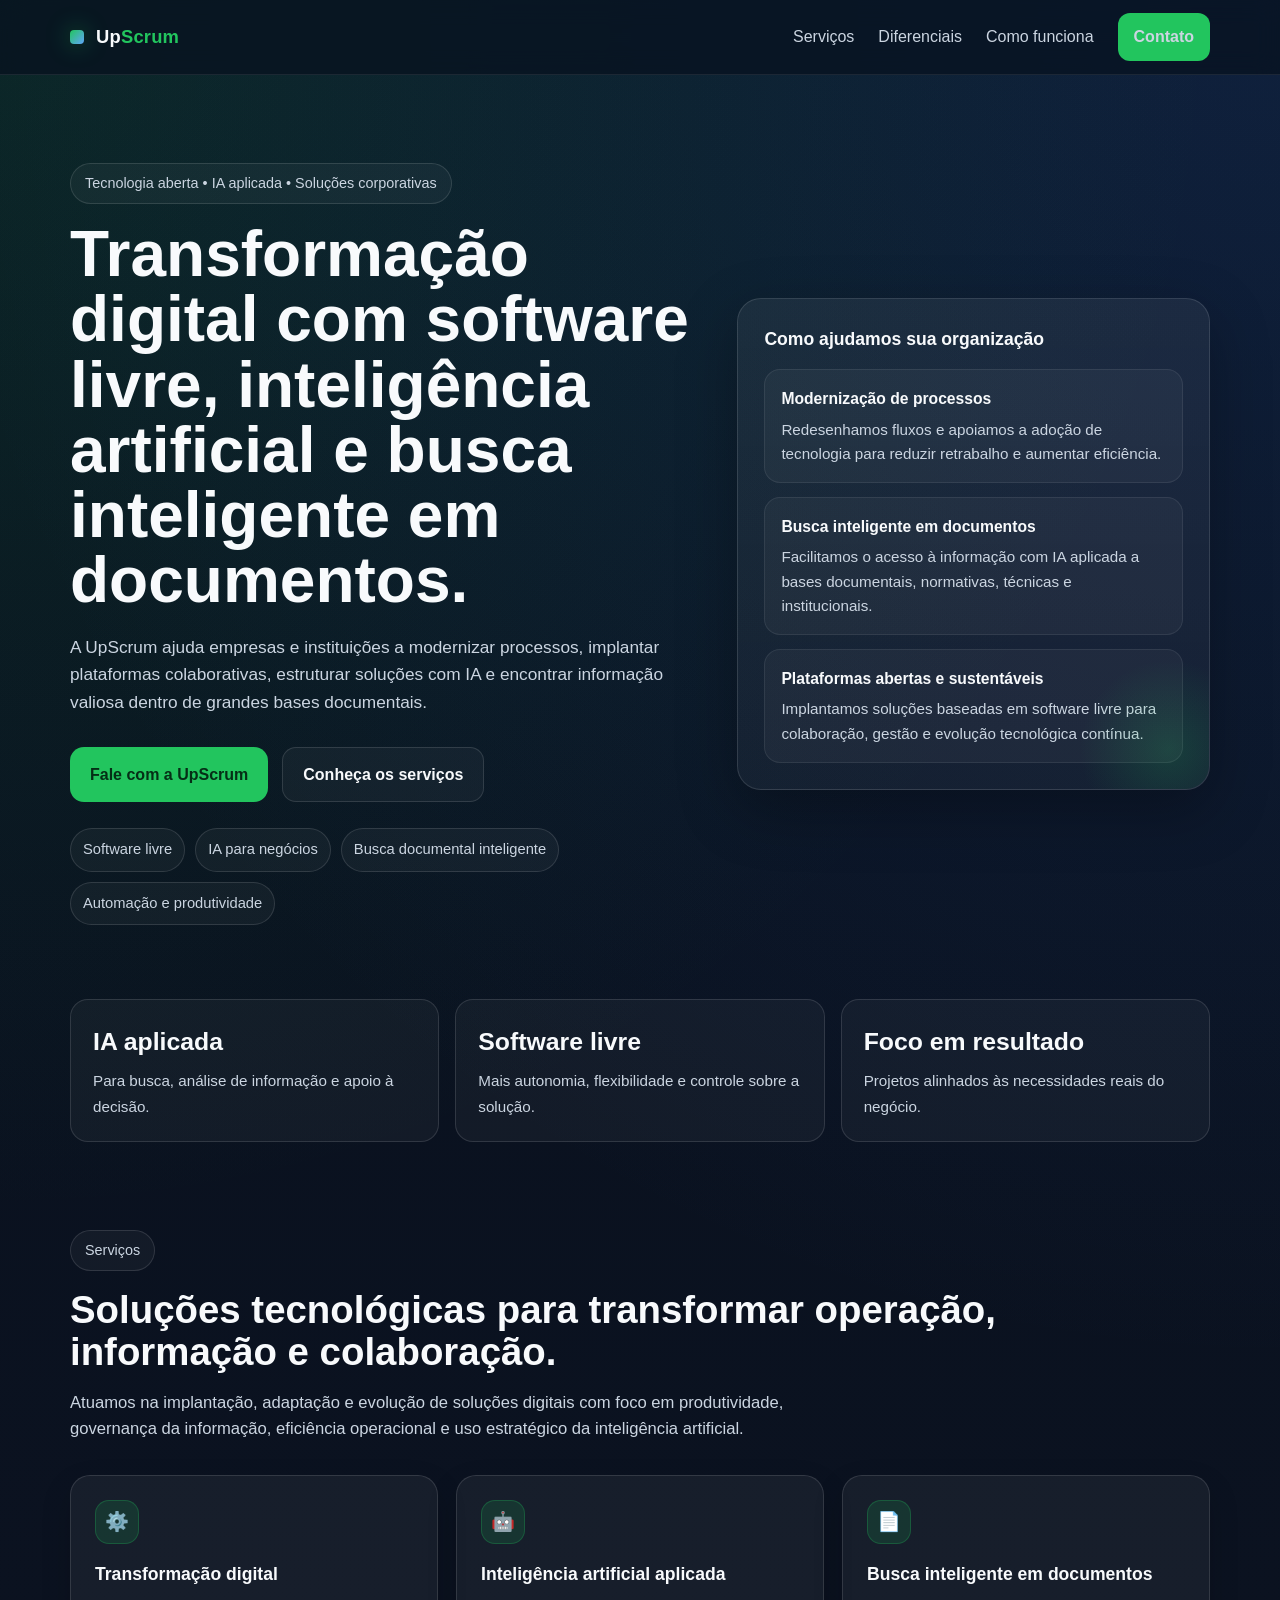
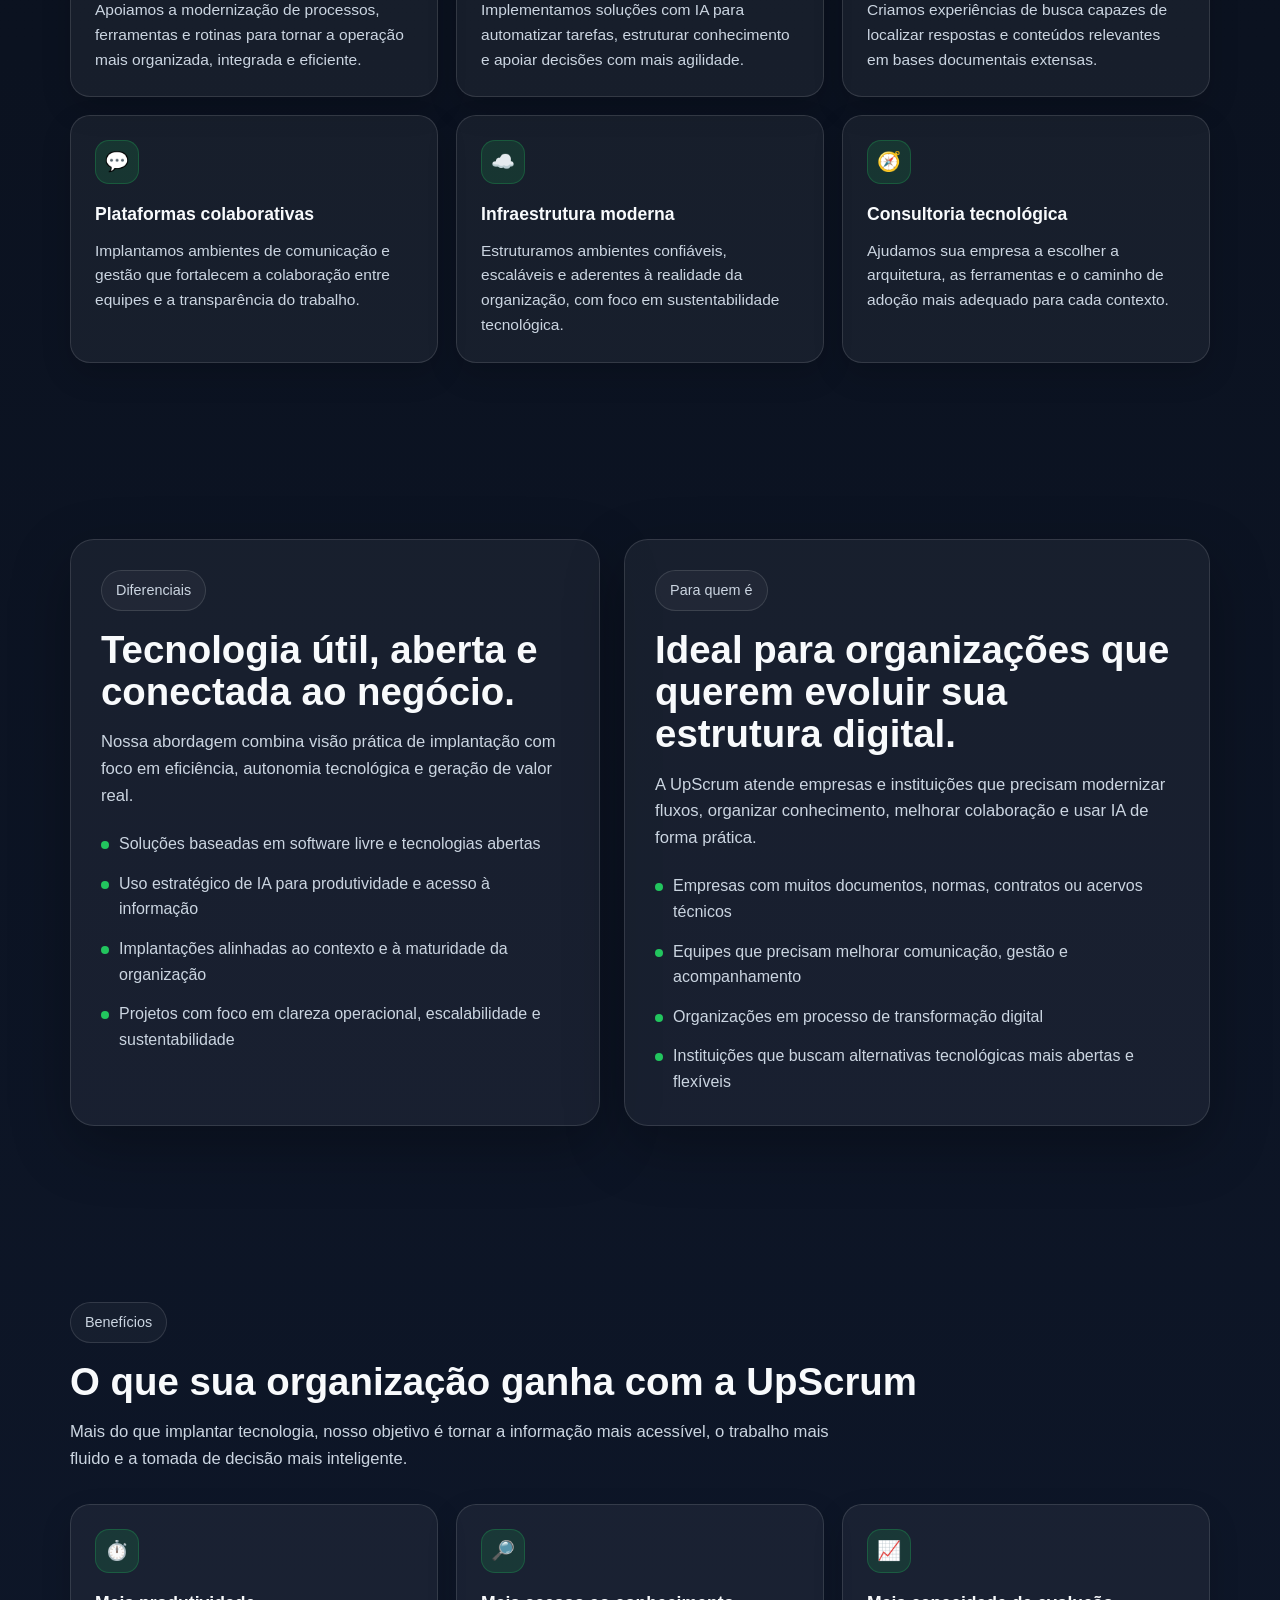
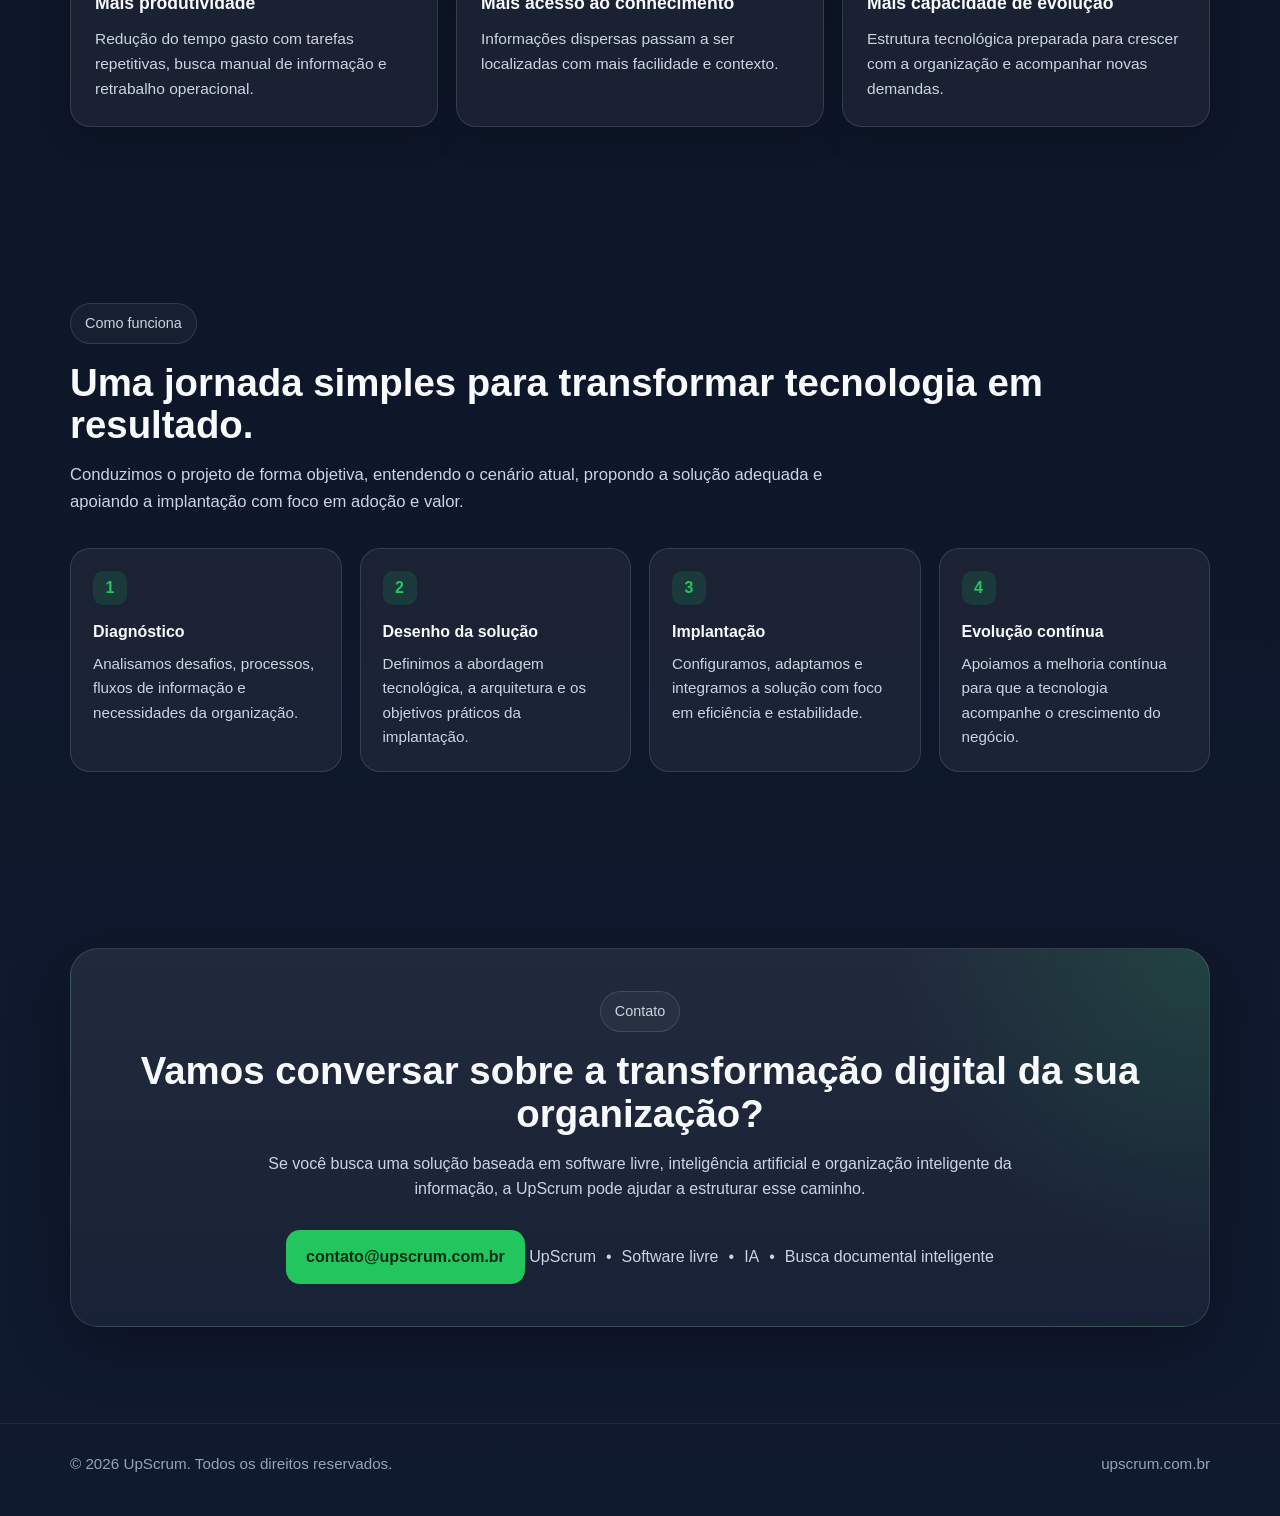
==== commit 925c4520: "merge" ====
--- a/index.html
+++ b/index.html
@@ -3,23 +3,29 @@
 <head>
   <meta charset="UTF-8" />
   <meta name="viewport" content="width=device-width, initial-scale=1.0" />
-  <title>UpScrum</title>
+  <title>UpScrum | Software livre, IA e transformação digital</title>
   <meta
     name="description"
-    content="A UpScrum ajuda empresas e instituições a organizarem processos, projetos e entregas com mais clareza e eficiência."
+    content="A UpScrum ajuda empresas a acelerar sua transformação digital com software livre, inteligência artificial e busca inteligente em documentos."
   />
+  <meta name="theme-color" content="#0b1220" />
+
   <style>
     :root {
-      --bg: #0f172a;
-      --bg-soft: #111827;
-      --card: rgba(255,255,255,0.06);
+      --bg: #0b1220;
+      --bg-soft: #101a2f;
+      --surface: rgba(255, 255, 255, 0.05);
+      --surface-strong: rgba(255, 255, 255, 0.08);
       --text: #f8fafc;
       --muted: #cbd5e1;
-      --line: rgba(255,255,255,0.12);
+      --muted-2: #94a3b8;
+      --line: rgba(255, 255, 255, 0.12);
       --accent: #22c55e;
       --accent-hover: #16a34a;
-      --max: 1120px;
-      --radius: 18px;
+      --accent-soft: rgba(34, 197, 94, 0.14);
+      --max-width: 1140px;
+      --radius: 20px;
+      --shadow: 0 20px 60px rgba(0, 0, 0, 0.28);
     }
 
     * {
@@ -34,102 +40,159 @@
 
     body {
       font-family: Inter, Arial, sans-serif;
+      color: var(--text);
       background:
-        radial-gradient(circle at top left, rgba(34,197,94,0.18), transparent 30%),
-        radial-gradient(circle at top right, rgba(59,130,246,0.18), transparent 28%),
-        linear-gradient(180deg, var(--bg) 0%, var(--bg-soft) 100%);
-      color: var(--text);
+        radial-gradient(circle at top left, rgba(34, 197, 94, 0.12), transparent 25%),
+        radial-gradient(circle at top right, rgba(59, 130, 246, 0.14), transparent 28%),
+        linear-gradient(180deg, #08111f 0%, #0b1220 35%, #101a2f 100%);
       line-height: 1.6;
     }
 
+    a {
+      color: inherit;
+      text-decoration: none;
+    }
+
     .container {
-      width: min(100% - 32px, var(--max));
+      width: min(100% - 32px, var(--max-width));
       margin: 0 auto;
+    }
+
+    .section {
+      padding: 88px 0;
+    }
+
+    .eyebrow {
+      display: inline-flex;
+      align-items: center;
+      gap: 10px;
+      padding: 8px 14px;
+      border: 1px solid var(--line);
+      background: rgba(255, 255, 255, 0.04);
+      color: var(--muted);
+      border-radius: 999px;
+      font-size: 0.9rem;
+      margin-bottom: 18px;
+    }
+
+    .section-title {
+      font-size: clamp(2rem, 3vw, 3rem);
+      line-height: 1.1;
+      margin-bottom: 16px;
+    }
+
+    .section-subtitle {
+      color: var(--muted);
+      max-width: 760px;
+      font-size: 1.04rem;
     }
 
     header {
       position: sticky;
       top: 0;
-      backdrop-filter: blur(10px);
-      background: rgba(15, 23, 42, 0.7);
-      border-bottom: 1px solid var(--line);
-      z-index: 10;
+      z-index: 50;
+      backdrop-filter: blur(12px);
+      background: rgba(8, 17, 31, 0.72);
+      border-bottom: 1px solid rgba(255, 255, 255, 0.08);
     }
 
     .nav {
+      min-height: 74px;
       display: flex;
       align-items: center;
       justify-content: space-between;
-      padding: 18px 0;
-    }
-
-    .brand {
-      font-size: 1.2rem;
+      gap: 20px;
+    }
+
+    .logo {
+      display: flex;
+      align-items: center;
+      gap: 12px;
       font-weight: 800;
-      letter-spacing: 0.3px;
-    }
-
-    .brand span {
+      font-size: 1.15rem;
+      letter-spacing: 0.2px;
+    }
+
+    .logo-mark {
+      width: 14px;
+      height: 14px;
+      border-radius: 4px;
+      background: linear-gradient(135deg, var(--accent), #60a5fa);
+      box-shadow: 0 0 24px rgba(34, 197, 94, 0.45);
+    }
+
+    .logo span {
       color: var(--accent);
     }
 
-    .nav a {
+    .nav-links {
+      display: flex;
+      gap: 24px;
+      align-items: center;
+    }
+
+    .nav-links a {
+      color: var(--muted);
+      transition: 0.2s ease;
+    }
+
+    .nav-links a:hover {
       color: var(--text);
-      text-decoration: none;
-      margin-left: 18px;
-      opacity: 0.9;
-    }
-
-    .nav a:hover {
-      opacity: 1;
+    }
+
+    .nav-cta {
+      padding: 11px 16px;
+      background: var(--accent);
+      color: #052e16;
+      font-weight: 700;
+      border-radius: 12px;
+      transition: 0.2s ease;
+    }
+
+    .nav-cta:hover {
+      background: var(--accent-hover);
+      transform: translateY(-1px);
     }
 
     .hero {
-      padding: 88px 0 56px;
+      padding: 88px 0 64px;
     }
 
     .hero-grid {
       display: grid;
-      grid-template-columns: 1.2fr 0.8fr;
+      grid-template-columns: 1.15fr 0.85fr;
       gap: 28px;
       align-items: center;
     }
 
-    .tag {
-      display: inline-block;
-      font-size: 0.85rem;
-      padding: 8px 12px;
-      border: 1px solid var(--line);
-      border-radius: 999px;
-      background: rgba(255,255,255,0.04);
-      margin-bottom: 18px;
-      color: var(--muted);
-    }
-
-    h1 {
-      font-size: clamp(2.2rem, 4vw, 4.2rem);
-      line-height: 1.08;
-      margin-bottom: 18px;
+    .hero h1 {
+      font-size: clamp(2.6rem, 5vw, 4.8rem);
+      line-height: 1.02;
+      margin-bottom: 20px;
+      max-width: 780px;
     }
 
     .hero p {
+      color: var(--muted);
       font-size: 1.08rem;
-      color: var(--muted);
-      max-width: 640px;
-      margin-bottom: 28px;
-    }
-
-    .cta-group {
+      max-width: 690px;
+      margin-bottom: 30px;
+    }
+
+    .hero-actions {
       display: flex;
       gap: 14px;
       flex-wrap: wrap;
+      margin-bottom: 26px;
     }
 
     .btn {
-      display: inline-block;
-      padding: 14px 22px;
-      border-radius: 12px;
-      text-decoration: none;
+      display: inline-flex;
+      align-items: center;
+      justify-content: center;
+      gap: 10px;
+      padding: 14px 20px;
+      border-radius: 14px;
       font-weight: 700;
       transition: 0.2s ease;
     }
@@ -145,73 +208,138 @@
     }
 
     .btn-secondary {
+      background: rgba(255, 255, 255, 0.04);
       border: 1px solid var(--line);
       color: var(--text);
-      background: rgba(255,255,255,0.04);
     }
 
     .btn-secondary:hover {
-      background: rgba(255,255,255,0.08);
-    }
-
-    .hero-card {
-      background: var(--card);
-      border: 1px solid var(--line);
-      border-radius: var(--radius);
-      padding: 28px;
-      box-shadow: 0 20px 50px rgba(0,0,0,0.22);
-    }
-
-    .hero-card h3 {
-      margin-bottom: 14px;
-      font-size: 1.2rem;
-    }
-
-    .hero-card ul {
-      list-style: none;
-    }
-
-    .hero-card li {
-      padding: 12px 0;
-      border-bottom: 1px solid var(--line);
-      color: var(--muted);
-    }
-
-    .hero-card li:last-child {
-      border-bottom: none;
-    }
-
-    section {
-      padding: 42px 0;
-    }
-
-    .section-title {
-      font-size: 2rem;
-      margin-bottom: 10px;
-    }
-
-    .section-text {
-      color: var(--muted);
-      max-width: 700px;
-      margin-bottom: 24px;
-    }
-
-    .cards {
+      background: rgba(255, 255, 255, 0.07);
+    }
+
+    .hero-tags {
+      display: flex;
+      flex-wrap: wrap;
+      gap: 10px;
+    }
+
+    .hero-tag {
+      padding: 9px 12px;
+      border-radius: 999px;
+      border: 1px solid var(--line);
+      background: rgba(255, 255, 255, 0.04);
+      color: var(--muted);
+      font-size: 0.92rem;
+    }
+
+    .hero-panel {
+      background: linear-gradient(180deg, rgba(255,255,255,0.06), rgba(255,255,255,0.04));
+      border: 1px solid var(--line);
+      border-radius: 24px;
+      padding: 26px;
+      box-shadow: var(--shadow);
+      position: relative;
+      overflow: hidden;
+    }
+
+    .hero-panel::before {
+      content: "";
+      position: absolute;
+      inset: auto -50px -50px auto;
+      width: 180px;
+      height: 180px;
+      background: radial-gradient(circle, rgba(34,197,94,0.18), transparent 70%);
+      border-radius: 50%;
+    }
+
+    .panel-title {
+      font-size: 1.1rem;
+      margin-bottom: 16px;
+    }
+
+    .panel-list {
+      display: grid;
+      gap: 14px;
+    }
+
+    .panel-item {
+      background: rgba(255, 255, 255, 0.04);
+      border: 1px solid rgba(255,255,255,0.08);
+      border-radius: 16px;
+      padding: 16px;
+    }
+
+    .panel-item strong {
+      display: block;
+      margin-bottom: 6px;
+      font-size: 0.98rem;
+    }
+
+    .panel-item p {
+      color: var(--muted);
+      font-size: 0.95rem;
+      margin: 0;
+    }
+
+    .stats {
+      padding-top: 10px;
+    }
+
+    .stats-grid {
+      display: grid;
+      grid-template-columns: repeat(3, 1fr);
+      gap: 16px;
+    }
+
+    .stat {
+      padding: 22px;
+      border-radius: 18px;
+      border: 1px solid var(--line);
+      background: rgba(255, 255, 255, 0.04);
+    }
+
+    .stat strong {
+      display: block;
+      font-size: 1.55rem;
+      margin-bottom: 6px;
+    }
+
+    .stat span {
+      color: var(--muted);
+      font-size: 0.95rem;
+    }
+
+    .services-grid,
+    .benefits-grid {
       display: grid;
       grid-template-columns: repeat(3, 1fr);
       gap: 18px;
+      margin-top: 32px;
     }
 
     .card {
-      background: var(--card);
+      background: var(--surface);
       border: 1px solid var(--line);
       border-radius: var(--radius);
       padding: 24px;
+      box-shadow: 0 12px 30px rgba(0, 0, 0, 0.16);
+    }
+
+    .card-icon {
+      width: 44px;
+      height: 44px;
+      border-radius: 14px;
+      display: grid;
+      place-items: center;
+      margin-bottom: 16px;
+      background: var(--accent-soft);
+      border: 1px solid rgba(34, 197, 94, 0.25);
+      font-size: 1.2rem;
     }
 
     .card h3 {
+      font-size: 1.1rem;
       margin-bottom: 10px;
-      font-size: 1.05rem;
     }
 
     .card p {
@@ -219,43 +347,158 @@
       font-size: 0.97rem;
     }
 
-    .contact {
-      padding-bottom: 80px;
-    }
-
-    .contact-box {
-      background: linear-gradient(180deg, rgba(34,197,94,0.16), rgba(255,255,255,0.04));
-      border: 1px solid var(--line);
-      border-radius: 22px;
-      padding: 32px;
+    .highlight {
+      display: grid;
+      grid-template-columns: 0.95fr 1.05fr;
+      gap: 24px;
+      align-items: stretch;
+    }
+
+    .highlight-box {
+      background: var(--surface);
+      border: 1px solid var(--line);
+      border-radius: 24px;
+      padding: 30px;
+      box-shadow: var(--shadow);
+    }
+
+    .highlight-box ul {
+      list-style: none;
+      display: grid;
+      gap: 14px;
+      margin-top: 22px;
+    }
+
+    .highlight-box li {
+      padding-left: 18px;
+      position: relative;
+      color: var(--muted);
+    }
+
+    .highlight-box li::before {
+      content: "";
+      width: 8px;
+      height: 8px;
+      border-radius: 50%;
+      background: var(--accent);
+      position: absolute;
+      left: 0;
+      top: 10px;
+    }
+
+    .process {
+      display: grid;
+      grid-template-columns: repeat(4, 1fr);
+      gap: 18px;
+      margin-top: 32px;
+    }
+
+    .step {
+      background: var(--surface);
+      border: 1px solid var(--line);
+      border-radius: 20px;
+      padding: 22px;
+    }
+
+    .step-number {
+      width: 34px;
+      height: 34px;
+      border-radius: 10px;
+      display: grid;
+      place-items: center;
+      background: var(--accent-soft);
+      color: var(--accent);
+      font-weight: 800;
+      margin-bottom: 14px;
+    }
+
+    .step h3 {
+      margin-bottom: 8px;
+      font-size: 1rem;
+    }
+
+    .step p {
+      color: var(--muted);
+      font-size: 0.95rem;
+    }
+
+    .cta-section {
+      padding-bottom: 96px;
+    }
+
+    .cta-box {
+      background:
+        radial-gradient(circle at top right, rgba(34,197,94,0.16), transparent 26%),
+        linear-gradient(180deg, rgba(255,255,255,0.08), rgba(255,255,255,0.04));
+      border: 1px solid var(--line);
+      border-radius: 28px;
+      padding: 42px 28px;
       text-align: center;
-    }
-
-    .contact-box p {
-      color: var(--muted);
-      margin: 12px auto 22px;
-      max-width: 650px;
+      box-shadow: var(--shadow);
+    }
+
+    .cta-box p {
+      max-width: 760px;
+      margin: 14px auto 28px;
+      color: var(--muted);
+    }
+
+    .contact-inline {
+      display: inline-flex;
+      align-items: center;
+      justify-content: center;
+      gap: 10px;
+      flex-wrap: wrap;
+      color: var(--muted);
+      margin-top: 14px;
+    }
+
+    .contact-inline a {
+      color: var(--text);
+      font-weight: 700;
     }
 
     footer {
-      border-top: 1px solid var(--line);
-      padding: 24px 0 40px;
-      color: var(--muted);
+      border-top: 1px solid rgba(255,255,255,0.08);
+      padding: 28px 0 40px;
+      color: var(--muted-2);
       font-size: 0.95rem;
     }
 
-    @media (max-width: 900px) {
+    .footer-row {
+      display: flex;
+      align-items: center;
+      justify-content: space-between;
+      gap: 16px;
+      flex-wrap: wrap;
+    }
+
+    @media (max-width: 1024px) {
       .hero-grid,
-      .cards {
+      .highlight,
+      .services-grid,
+      .benefits-grid,
+      .process,
+      .stats-grid {
         grid-template-columns: 1fr;
       }
-
+    }
+
+    @media (max-width: 820px) {
       .nav-links {
         display: none;
       }
 
       .hero {
-        padding-top: 64px;
+        padding-top: 72px;
+      }
+
+      .section {
+        padding: 72px 0;
+      }
+
+      .hero h1 {
+        font-size: 2.5rem;
       }
     }
   </style>
@@ -263,12 +506,16 @@
 <body>
   <header>
     <div class="container nav">
-      <div class="brand">Up<span>Scrum</span></div>
+      <a href="#" class="logo">
+        <div class="logo-mark"></div>
+        <div>Up<span>Scrum</span></div>
+      </a>
+
       <nav class="nav-links">
-        <a href="#sobre">Sobre</a>
         <a href="#servicos">Serviços</a>
-        <a href="plataforma-adocoes.html">Plataforma de Adoções</a>
-        <a href="#contato">Contato</a>
+        <a href="#diferenciais">Diferenciais</a>
+        <a href="#como-funciona">Como funciona</a>
+        <a href="#contato" class="nav-cta">Contato</a>
       </nav>
     </div>
   </header>
@@ -277,93 +524,275 @@
     <section class="hero">
       <div class="container hero-grid">
         <div>
-          <div class="tag">Eficiência, organização e entrega</div>
-          <h1>Transforme processos em resultados com a UpScrum.</h1>
+          <div class="eyebrow">Tecnologia aberta • IA aplicada • Soluções corporativas</div>
+
+          <h1>
+            Transformação digital com software livre, inteligência artificial e busca inteligente em documentos.
+          </h1>
+
           <p>
-            Ajudamos empresas e instituições a estruturarem projetos, fluxos e operações
-            com mais clareza, agilidade e foco no que realmente importa.
+            A UpScrum ajuda empresas e instituições a modernizar processos, implantar plataformas colaborativas,
+            estruturar soluções com IA e encontrar informação valiosa dentro de grandes bases documentais.
           </p>
-          <div class="cta-group">
-            <a class="btn btn-primary" href="#contato">Fale conosco</a>
-            <a class="btn btn-secondary" href="plataforma-adocoes.html">Conheça a plataforma de adoções</a>
+
+          <div class="hero-actions">
+            <a class="btn btn-primary" href="mailto:contato@upscrum.com.br">Fale com a UpScrum</a>
+            <a class="btn btn-secondary" href="#servicos">Conheça os serviços</a>
+          </div>
+
+          <div class="hero-tags">
+            <span class="hero-tag">Software livre</span>
+            <span class="hero-tag">IA para negócios</span>
+            <span class="hero-tag">Busca documental inteligente</span>
+            <span class="hero-tag">Automação e produtividade</span>
           </div>
         </div>
 
-        <aside class="hero-card">
-          <h3>O que a UpScrum entrega</h3>
-          <ul>
-            <li>Organização de processos e demandas</li>
-            <li>Melhoria de fluxo de trabalho</li>
-            <li>Acompanhamento de projetos e entregas</li>
-            <li>Mais visibilidade para tomada de decisão</li>
-          </ul>
+        <aside class="hero-panel">
+          <h2 class="panel-title">Como ajudamos sua organização</h2>
+
+          <div class="panel-list">
+            <div class="panel-item">
+              <strong>Modernização de processos</strong>
+              <p>Redesenhamos fluxos e apoiamos a adoção de tecnologia para reduzir retrabalho e aumentar eficiência.</p>
+            </div>
+
+            <div class="panel-item">
+              <strong>Busca inteligente em documentos</strong>
+              <p>Facilitamos o acesso à informação com IA aplicada a bases documentais, normativas, técnicas e institucionais.</p>
+            </div>
+
+            <div class="panel-item">
+              <strong>Plataformas abertas e sustentáveis</strong>
+              <p>Implantamos soluções baseadas em software livre para colaboração, gestão e evolução tecnológica contínua.</p>
+            </div>
+          </div>
         </aside>
       </div>
     </section>
 
-    <section id="sobre">
+    <section class="stats">
       <div class="container">
-        <h2 class="section-title">Sobre a UpScrum</h2>
-        <p class="section-text">
-          A UpScrum nasce com o objetivo de simplificar a gestão e dar suporte
-          a equipes que precisam de mais direção, organização e consistência
-          no dia a dia.
-        </p>
-      </div>
-    </section>
-
-    <section id="servicos">
-      <div class="container">
-        <h2 class="section-title">Serviços</h2>
-        <p class="section-text">
-          Soluções pensadas para quem precisa evoluir a operação com processos
-          mais claros, previsíveis e alinhados aos objetivos estratégicos.
-        </p>
-
-        <div class="cards">
-          <div class="card">
-            <h3>Estruturação de Processos</h3>
-            <p>
-              Mapeamento e organização de rotinas para melhorar eficiência
-              e reduzir retrabalho.
-            </p>
-          </div>
-          <div class="card">
-            <h3>Gestão de Projetos</h3>
-            <p>
-              Apoio no acompanhamento de cronogramas, prioridades e entregas
-              com mais clareza.
-            </p>
-          </div>
-          <div class="card">
-            <h3>Melhoria Contínua</h3>
-            <p>
-              Identificação de gargalos e oportunidades para tornar a operação
-              mais fluida e escalável.
-            </p>
+        <div class="stats-grid">
+          <div class="stat">
+            <strong>IA aplicada</strong>
+            <span>Para busca, análise de informação e apoio à decisão.</span>
+          </div>
+          <div class="stat">
+            <strong>Software livre</strong>
+            <span>Mais autonomia, flexibilidade e controle sobre a solução.</span>
+          </div>
+          <div class="stat">
+            <strong>Foco em resultado</strong>
+            <span>Projetos alinhados às necessidades reais do negócio.</span>
           </div>
         </div>
       </div>
     </section>
 
-    <section id="contato" class="contact">
+    <section id="servicos" class="section">
       <div class="container">
-        <div class="contact-box">
-          <h2 class="section-title">Vamos conversar?</h2>
+        <div class="eyebrow">Serviços</div>
+        <h2 class="section-title">Soluções tecnológicas para transformar operação, informação e colaboração.</h2>
+        <p class="section-subtitle">
+          Atuamos na implantação, adaptação e evolução de soluções digitais com foco em produtividade,
+          governança da informação, eficiência operacional e uso estratégico da inteligência artificial.
+        </p>
+
+        <div class="services-grid">
+          <article class="card">
+            <div class="card-icon">⚙️</div>
+            <h3>Transformação digital</h3>
+            <p>
+              Apoiamos a modernização de processos, ferramentas e rotinas para tornar a operação mais organizada,
+              integrada e eficiente.
+            </p>
+          </article>
+
+          <article class="card">
+            <div class="card-icon">🤖</div>
+            <h3>Inteligência artificial aplicada</h3>
+            <p>
+              Implementamos soluções com IA para automatizar tarefas, estruturar conhecimento e apoiar decisões
+              com mais agilidade.
+            </p>
+          </article>
+
+          <article class="card">
+            <div class="card-icon">📄</div>
+            <h3>Busca inteligente em documentos</h3>
+            <p>
+              Criamos experiências de busca capazes de localizar respostas e conteúdos relevantes em bases
+              documentais extensas.
+            </p>
+          </article>
+
+          <article class="card">
+            <div class="card-icon">💬</div>
+            <h3>Plataformas colaborativas</h3>
+            <p>
+              Implantamos ambientes de comunicação e gestão que fortalecem a colaboração entre equipes
+              e a transparência do trabalho.
+            </p>
+          </article>
+
+          <article class="card">
+            <div class="card-icon">☁️</div>
+            <h3>Infraestrutura moderna</h3>
+            <p>
+              Estruturamos ambientes confiáveis, escaláveis e aderentes à realidade da organização,
+              com foco em sustentabilidade tecnológica.
+            </p>
+          </article>
+
+          <article class="card">
+            <div class="card-icon">🧭</div>
+            <h3>Consultoria tecnológica</h3>
+            <p>
+              Ajudamos sua empresa a escolher a arquitetura, as ferramentas e o caminho de adoção mais adequado
+              para cada contexto.
+            </p>
+          </article>
+        </div>
+      </div>
+    </section>
+
+    <section id="diferenciais" class="section">
+      <div class="container highlight">
+        <div class="highlight-box">
+          <div class="eyebrow">Diferenciais</div>
+          <h2 class="section-title">Tecnologia útil, aberta e conectada ao negócio.</h2>
+          <p class="section-subtitle">
+            Nossa abordagem combina visão prática de implantação com foco em eficiência, autonomia tecnológica
+            e geração de valor real.
+          </p>
+
+          <ul>
+            <li>Soluções baseadas em software livre e tecnologias abertas</li>
+            <li>Uso estratégico de IA para produtividade e acesso à informação</li>
+            <li>Implantações alinhadas ao contexto e à maturidade da organização</li>
+            <li>Projetos com foco em clareza operacional, escalabilidade e sustentabilidade</li>
+          </ul>
+        </div>
+
+        <div class="highlight-box">
+          <div class="eyebrow">Para quem é</div>
+          <h2 class="section-title">Ideal para organizações que querem evoluir sua estrutura digital.</h2>
+          <p class="section-subtitle">
+            A UpScrum atende empresas e instituições que precisam modernizar fluxos, organizar conhecimento,
+            melhorar colaboração e usar IA de forma prática.
+          </p>
+
+          <ul>
+            <li>Empresas com muitos documentos, normas, contratos ou acervos técnicos</li>
+            <li>Equipes que precisam melhorar comunicação, gestão e acompanhamento</li>
+            <li>Organizações em processo de transformação digital</li>
+            <li>Instituições que buscam alternativas tecnológicas mais abertas e flexíveis</li>
+          </ul>
+        </div>
+      </div>
+    </section>
+
+    <section class="section">
+      <div class="container">
+        <div class="eyebrow">Benefícios</div>
+        <h2 class="section-title">O que sua organização ganha com a UpScrum</h2>
+        <p class="section-subtitle">
+          Mais do que implantar tecnologia, nosso objetivo é tornar a informação mais acessível,
+          o trabalho mais fluido e a tomada de decisão mais inteligente.
+        </p>
+
+        <div class="benefits-grid">
+          <article class="card">
+            <div class="card-icon">⏱️</div>
+            <h3>Mais produtividade</h3>
+            <p>Redução do tempo gasto com tarefas repetitivas, busca manual de informação e retrabalho operacional.</p>
+          </article>
+
+          <article class="card">
+            <div class="card-icon">🔎</div>
+            <h3>Mais acesso ao conhecimento</h3>
+            <p>Informações dispersas passam a ser localizadas com mais facilidade e contexto.</p>
+          </article>
+
+          <article class="card">
+            <div class="card-icon">📈</div>
+            <h3>Mais capacidade de evolução</h3>
+            <p>Estrutura tecnológica preparada para crescer com a organização e acompanhar novas demandas.</p>
+          </article>
+        </div>
+      </div>
+    </section>
+
+    <section id="como-funciona" class="section">
+      <div class="container">
+        <div class="eyebrow">Como funciona</div>
+        <h2 class="section-title">Uma jornada simples para transformar tecnologia em resultado.</h2>
+        <p class="section-subtitle">
+          Conduzimos o projeto de forma objetiva, entendendo o cenário atual, propondo a solução adequada
+          e apoiando a implantação com foco em adoção e valor.
+        </p>
+
+        <div class="process">
+          <div class="step">
+            <div class="step-number">1</div>
+            <h3>Diagnóstico</h3>
+            <p>Analisamos desafios, processos, fluxos de informação e necessidades da organização.</p>
+          </div>
+
+          <div class="step">
+            <div class="step-number">2</div>
+            <h3>Desenho da solução</h3>
+            <p>Definimos a abordagem tecnológica, a arquitetura e os objetivos práticos da implantação.</p>
+          </div>
+
+          <div class="step">
+            <div class="step-number">3</div>
+            <h3>Implantação</h3>
+            <p>Configuramos, adaptamos e integramos a solução com foco em eficiência e estabilidade.</p>
+          </div>
+
+          <div class="step">
+            <div class="step-number">4</div>
+            <h3>Evolução contínua</h3>
+            <p>Apoiamos a melhoria contínua para que a tecnologia acompanhe o crescimento do negócio.</p>
+          </div>
+        </div>
+      </div>
+    </section>
+
+    <section id="contato" class="section cta-section">
+      <div class="container">
+        <div class="cta-box">
+          <div class="eyebrow">Contato</div>
+          <h2 class="section-title">Vamos conversar sobre a transformação digital da sua organização?</h2>
           <p>
-            Fale conosco e descubra como a UpScrum pode apoiar sua organização.
+            Se você busca uma solução baseada em software livre, inteligência artificial e organização inteligente
+            da informação, a UpScrum pode ajudar a estruturar esse caminho.
           </p>
+
           <a class="btn btn-primary" href="mailto:contato@upscrum.com.br">
             contato@upscrum.com.br
           </a>
+
+          <div class="contact-inline">
+            <span>UpScrum</span>
+            <span>•</span>
+            <span>Software livre</span>
+            <span>•</span>
+            <span>IA</span>
+            <span>•</span>
+            <span>Busca documental inteligente</span>
+          </div>
         </div>
       </div>
     </section>
   </main>
 
   <footer>
-    <div class="container">
-      © 2026 UpScrum. Todos os direitos reservados.
+    <div class="container footer-row">
+      <div>© 2026 UpScrum. Todos os direitos reservados.</div>
+      <div>upscrum.com.br</div>
     </div>
   </footer>
 </body>
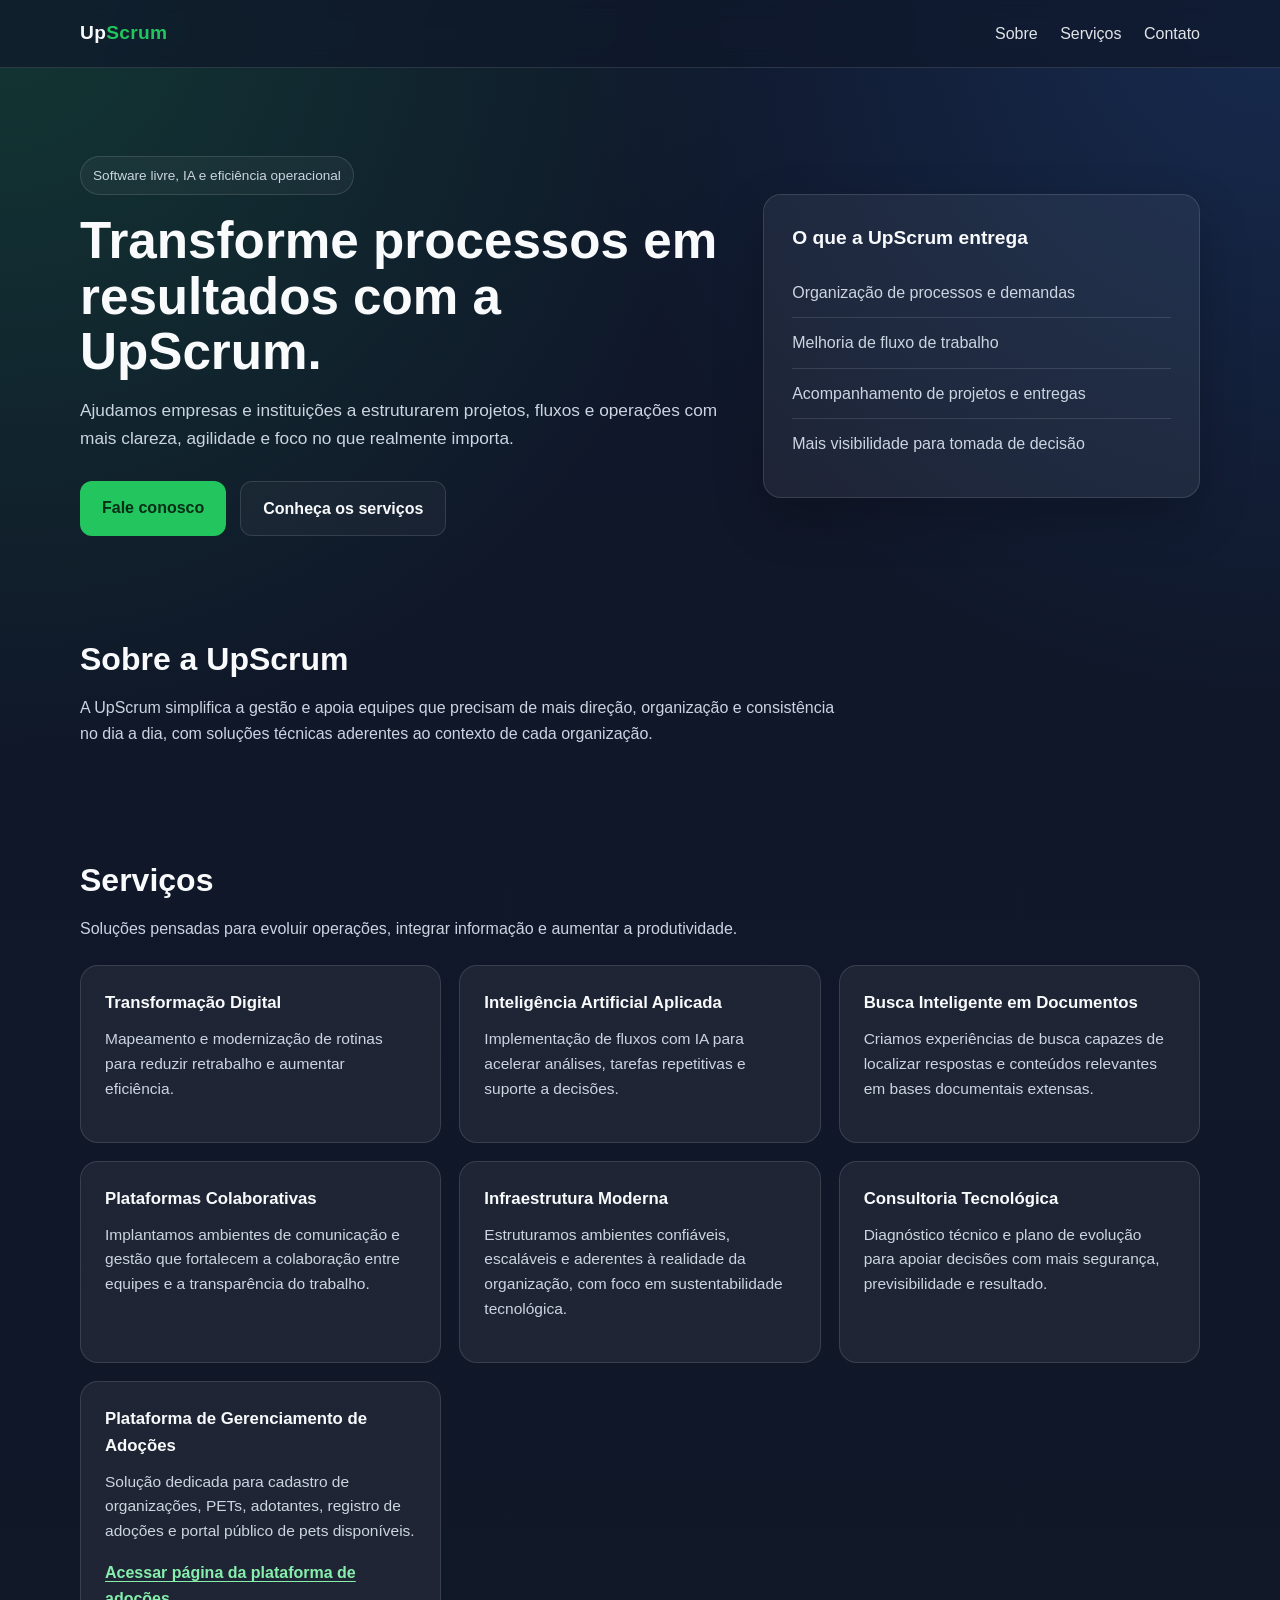
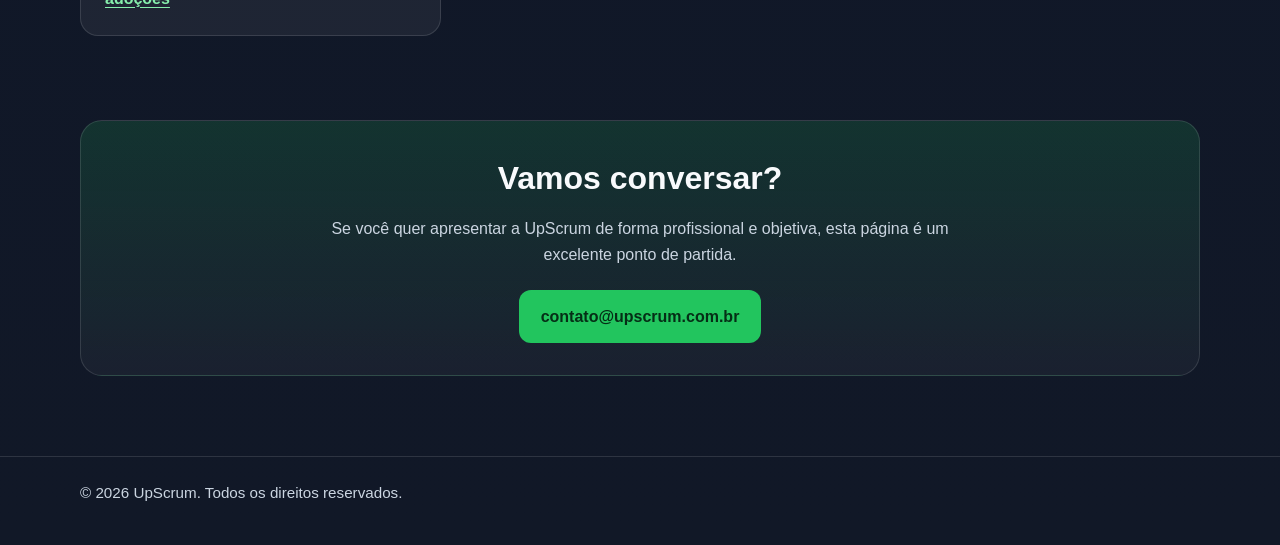
==== commit c5e5d91b: "acentos" ====
--- a/index.html
+++ b/index.html
@@ -3,29 +3,23 @@
 <head>
   <meta charset="UTF-8" />
   <meta name="viewport" content="width=device-width, initial-scale=1.0" />
-  <title>UpScrum | Software livre, IA e transformação digital</title>
+  <title>UpScrum</title>
   <meta
     name="description"
-    content="A UpScrum ajuda empresas a acelerar sua transformação digital com software livre, inteligência artificial e busca inteligente em documentos."
+    content="A UpScrum ajuda empresas e instituições a acelerar a transformação digital com software livre, inteligência artificial e busca inteligente em documentos."
   />
-  <meta name="theme-color" content="#0b1220" />
-
   <style>
     :root {
-      --bg: #0b1220;
-      --bg-soft: #101a2f;
-      --surface: rgba(255, 255, 255, 0.05);
-      --surface-strong: rgba(255, 255, 255, 0.08);
+      --bg: #0f172a;
+      --bg-soft: #111827;
+      --card: rgba(255, 255, 255, 0.06);
       --text: #f8fafc;
       --muted: #cbd5e1;
-      --muted-2: #94a3b8;
       --line: rgba(255, 255, 255, 0.12);
       --accent: #22c55e;
       --accent-hover: #16a34a;
-      --accent-soft: rgba(34, 197, 94, 0.14);
-      --max-width: 1140px;
-      --radius: 20px;
-      --shadow: 0 20px 60px rgba(0, 0, 0, 0.28);
+      --max: 1120px;
+      --radius: 18px;
     }
 
     * {
@@ -40,159 +34,102 @@
 
     body {
       font-family: Inter, Arial, sans-serif;
+      background:
+        radial-gradient(circle at top left, rgba(34, 197, 94, 0.18), transparent 30%),
+        radial-gradient(circle at top right, rgba(59, 130, 246, 0.18), transparent 28%),
+        linear-gradient(180deg, var(--bg) 0%, var(--bg-soft) 100%);
       color: var(--text);
-      background:
-        radial-gradient(circle at top left, rgba(34, 197, 94, 0.12), transparent 25%),
-        radial-gradient(circle at top right, rgba(59, 130, 246, 0.14), transparent 28%),
-        linear-gradient(180deg, #08111f 0%, #0b1220 35%, #101a2f 100%);
       line-height: 1.6;
     }
 
-    a {
-      color: inherit;
-      text-decoration: none;
-    }
-
     .container {
-      width: min(100% - 32px, var(--max-width));
+      width: min(100% - 32px, var(--max));
       margin: 0 auto;
-    }
-
-    .section {
-      padding: 88px 0;
-    }
-
-    .eyebrow {
-      display: inline-flex;
-      align-items: center;
-      gap: 10px;
-      padding: 8px 14px;
-      border: 1px solid var(--line);
-      background: rgba(255, 255, 255, 0.04);
-      color: var(--muted);
-      border-radius: 999px;
-      font-size: 0.9rem;
-      margin-bottom: 18px;
-    }
-
-    .section-title {
-      font-size: clamp(2rem, 3vw, 3rem);
-      line-height: 1.1;
-      margin-bottom: 16px;
-    }
-
-    .section-subtitle {
-      color: var(--muted);
-      max-width: 760px;
-      font-size: 1.04rem;
     }
 
     header {
       position: sticky;
       top: 0;
-      z-index: 50;
-      backdrop-filter: blur(12px);
-      background: rgba(8, 17, 31, 0.72);
-      border-bottom: 1px solid rgba(255, 255, 255, 0.08);
+      backdrop-filter: blur(10px);
+      background: rgba(15, 23, 42, 0.7);
+      border-bottom: 1px solid var(--line);
+      z-index: 10;
     }
 
     .nav {
-      min-height: 74px;
       display: flex;
       align-items: center;
       justify-content: space-between;
-      gap: 20px;
-    }
-
-    .logo {
-      display: flex;
-      align-items: center;
-      gap: 12px;
+      padding: 18px 0;
+    }
+
+    .brand {
+      font-size: 1.2rem;
       font-weight: 800;
-      font-size: 1.15rem;
-      letter-spacing: 0.2px;
-    }
-
-    .logo-mark {
-      width: 14px;
-      height: 14px;
-      border-radius: 4px;
-      background: linear-gradient(135deg, var(--accent), #60a5fa);
-      box-shadow: 0 0 24px rgba(34, 197, 94, 0.45);
-    }
-
-    .logo span {
+      letter-spacing: 0.3px;
+    }
+
+    .brand span {
       color: var(--accent);
     }
 
-    .nav-links {
-      display: flex;
-      gap: 24px;
-      align-items: center;
-    }
-
-    .nav-links a {
-      color: var(--muted);
-      transition: 0.2s ease;
-    }
-
-    .nav-links a:hover {
+    .nav a {
       color: var(--text);
-    }
-
-    .nav-cta {
-      padding: 11px 16px;
-      background: var(--accent);
-      color: #052e16;
-      font-weight: 700;
-      border-radius: 12px;
-      transition: 0.2s ease;
-    }
-
-    .nav-cta:hover {
-      background: var(--accent-hover);
-      transform: translateY(-1px);
+      text-decoration: none;
+      margin-left: 18px;
+      opacity: 0.9;
+    }
+
+    .nav a:hover {
+      opacity: 1;
     }
 
     .hero {
-      padding: 88px 0 64px;
+      padding: 88px 0 56px;
     }
 
     .hero-grid {
       display: grid;
-      grid-template-columns: 1.15fr 0.85fr;
+      grid-template-columns: 1.2fr 0.8fr;
       gap: 28px;
       align-items: center;
     }
 
-    .hero h1 {
-      font-size: clamp(2.6rem, 5vw, 4.8rem);
-      line-height: 1.02;
-      margin-bottom: 20px;
-      max-width: 780px;
+    .tag {
+      display: inline-block;
+      font-size: 0.85rem;
+      padding: 8px 12px;
+      border: 1px solid var(--line);
+      border-radius: 999px;
+      background: rgba(255, 255, 255, 0.04);
+      margin-bottom: 18px;
+      color: var(--muted);
+    }
+
+    h1 {
+      font-size: clamp(2.2rem, 4vw, 4.2rem);
+      line-height: 1.08;
+      margin-bottom: 18px;
     }
 
     .hero p {
-      color: var(--muted);
       font-size: 1.08rem;
-      max-width: 690px;
-      margin-bottom: 30px;
-    }
-
-    .hero-actions {
+      color: var(--muted);
+      max-width: 640px;
+      margin-bottom: 28px;
+    }
+
+    .cta-group {
       display: flex;
       gap: 14px;
       flex-wrap: wrap;
-      margin-bottom: 26px;
     }
 
     .btn {
-      display: inline-flex;
-      align-items: center;
-      justify-content: center;
-      gap: 10px;
-      padding: 14px 20px;
-      border-radius: 14px;
+      display: inline-block;
+      padding: 14px 22px;
+      border-radius: 12px;
+      text-decoration: none;
       font-weight: 700;
       transition: 0.2s ease;
     }
@@ -208,297 +145,125 @@
     }
 
     .btn-secondary {
-      background: rgba(255, 255, 255, 0.04);
       border: 1px solid var(--line);
       color: var(--text);
+      background: rgba(255, 255, 255, 0.04);
     }
 
     .btn-secondary:hover {
-      background: rgba(255, 255, 255, 0.07);
-    }
-
-    .hero-tags {
-      display: flex;
-      flex-wrap: wrap;
-      gap: 10px;
-    }
-
-    .hero-tag {
-      padding: 9px 12px;
-      border-radius: 999px;
+      background: rgba(255, 255, 255, 0.08);
+    }
+
+    .hero-card {
+      background: var(--card);
       border: 1px solid var(--line);
-      background: rgba(255, 255, 255, 0.04);
-      color: var(--muted);
-      font-size: 0.92rem;
-    }
-
-    .hero-panel {
-      background: linear-gradient(180deg, rgba(255,255,255,0.06), rgba(255,255,255,0.04));
-      border: 1px solid var(--line);
-      border-radius: 24px;
-      padding: 26px;
-      box-shadow: var(--shadow);
-      position: relative;
-      overflow: hidden;
-    }
-
-    .hero-panel::before {
-      content: "";
-      position: absolute;
-      inset: auto -50px -50px auto;
-      width: 180px;
-      height: 180px;
-      background: radial-gradient(circle, rgba(34,197,94,0.18), transparent 70%);
-      border-radius: 50%;
-    }
-
-    .panel-title {
-      font-size: 1.1rem;
-      margin-bottom: 16px;
-    }
-
-    .panel-list {
-      display: grid;
-      gap: 14px;
-    }
-
-    .panel-item {
-      background: rgba(255, 255, 255, 0.04);
-      border: 1px solid rgba(255,255,255,0.08);
-      border-radius: 16px;
-      padding: 16px;
-    }
-
-    .panel-item strong {
-      display: block;
-      margin-bottom: 6px;
-      font-size: 0.98rem;
-    }
-
-    .panel-item p {
-      color: var(--muted);
-      font-size: 0.95rem;
-      margin: 0;
-    }
-
-    .stats {
-      padding-top: 10px;
-    }
-
-    .stats-grid {
-      display: grid;
-      grid-template-columns: repeat(3, 1fr);
-      gap: 16px;
-    }
-
-    .stat {
-      padding: 22px;
-      border-radius: 18px;
-      border: 1px solid var(--line);
-      background: rgba(255, 255, 255, 0.04);
-    }
-
-    .stat strong {
-      display: block;
-      font-size: 1.55rem;
-      margin-bottom: 6px;
-    }
-
-    .stat span {
-      color: var(--muted);
-      font-size: 0.95rem;
-    }
-
-    .services-grid,
-    .benefits-grid {
+      border-radius: var(--radius);
+      padding: 28px;
+      box-shadow: 0 20px 50px rgba(0, 0, 0, 0.22);
+    }
+
+    .hero-card h3 {
+      margin-bottom: 14px;
+      font-size: 1.2rem;
+    }
+
+    .hero-card ul {
+      list-style: none;
+    }
+
+    .hero-card li {
+      padding: 12px 0;
+      border-bottom: 1px solid var(--line);
+      color: var(--muted);
+    }
+
+    .hero-card li:last-child {
+      border-bottom: none;
+    }
+
+    section {
+      padding: 42px 0;
+    }
+
+    .section-title {
+      font-size: 2rem;
+      margin-bottom: 10px;
+    }
+
+    .section-text {
+      color: var(--muted);
+      max-width: 760px;
+      margin-bottom: 24px;
+    }
+
+    .cards {
       display: grid;
       grid-template-columns: repeat(3, 1fr);
       gap: 18px;
-      margin-top: 32px;
     }
 
     .card {
-      background: var(--surface);
+      background: var(--card);
       border: 1px solid var(--line);
       border-radius: var(--radius);
       padding: 24px;
-      box-shadow: 0 12px 30px rgba(0, 0, 0, 0.16);
-    }
-
-    .card-icon {
-      width: 44px;
-      height: 44px;
-      border-radius: 14px;
-      display: grid;
-      place-items: center;
+    }
+
+    .card h3 {
+      margin-bottom: 10px;
+      font-size: 1.05rem;
+    }
+
+    .card p {
+      color: var(--muted);
+      font-size: 0.97rem;
       margin-bottom: 16px;
-      background: var(--accent-soft);
-      border: 1px solid rgba(34, 197, 94, 0.25);
-      font-size: 1.2rem;
-    }
-
-    .card h3 {
-      font-size: 1.1rem;
-      margin-bottom: 10px;
-    }
-
-    .card p {
-      color: var(--muted);
-      font-size: 0.97rem;
-    }
-
-    .highlight {
-      display: grid;
-      grid-template-columns: 0.95fr 1.05fr;
-      gap: 24px;
-      align-items: stretch;
-    }
-
-    .highlight-box {
-      background: var(--surface);
+    }
+
+    .link-service {
+      color: #86efac;
+      font-weight: 700;
+      text-decoration: underline;
+      text-underline-offset: 3px;
+    }
+
+    .contact {
+      padding-bottom: 80px;
+    }
+
+    .contact-box {
+      background: linear-gradient(180deg, rgba(34, 197, 94, 0.16), rgba(255, 255, 255, 0.04));
       border: 1px solid var(--line);
-      border-radius: 24px;
-      padding: 30px;
-      box-shadow: var(--shadow);
-    }
-
-    .highlight-box ul {
-      list-style: none;
-      display: grid;
-      gap: 14px;
-      margin-top: 22px;
-    }
-
-    .highlight-box li {
-      padding-left: 18px;
-      position: relative;
-      color: var(--muted);
-    }
-
-    .highlight-box li::before {
-      content: "";
-      width: 8px;
-      height: 8px;
-      border-radius: 50%;
-      background: var(--accent);
-      position: absolute;
-      left: 0;
-      top: 10px;
-    }
-
-    .process {
-      display: grid;
-      grid-template-columns: repeat(4, 1fr);
-      gap: 18px;
-      margin-top: 32px;
-    }
-
-    .step {
-      background: var(--surface);
-      border: 1px solid var(--line);
-      border-radius: 20px;
-      padding: 22px;
-    }
-
-    .step-number {
-      width: 34px;
-      height: 34px;
-      border-radius: 10px;
-      display: grid;
-      place-items: center;
-      background: var(--accent-soft);
-      color: var(--accent);
-      font-weight: 800;
-      margin-bottom: 14px;
-    }
-
-    .step h3 {
-      margin-bottom: 8px;
-      font-size: 1rem;
-    }
-
-    .step p {
+      border-radius: 22px;
+      padding: 32px;
+      text-align: center;
+    }
+
+    .contact-box p {
+      color: var(--muted);
+      margin: 12px auto 22px;
+      max-width: 650px;
+    }
+
+    footer {
+      border-top: 1px solid var(--line);
+      padding: 24px 0 40px;
       color: var(--muted);
       font-size: 0.95rem;
     }
 
-    .cta-section {
-      padding-bottom: 96px;
-    }
-
-    .cta-box {
-      background:
-        radial-gradient(circle at top right, rgba(34,197,94,0.16), transparent 26%),
-        linear-gradient(180deg, rgba(255,255,255,0.08), rgba(255,255,255,0.04));
-      border: 1px solid var(--line);
-      border-radius: 28px;
-      padding: 42px 28px;
-      text-align: center;
-      box-shadow: var(--shadow);
-    }
-
-    .cta-box p {
-      max-width: 760px;
-      margin: 14px auto 28px;
-      color: var(--muted);
-    }
-
-    .contact-inline {
-      display: inline-flex;
-      align-items: center;
-      justify-content: center;
-      gap: 10px;
-      flex-wrap: wrap;
-      color: var(--muted);
-      margin-top: 14px;
-    }
-
-    .contact-inline a {
-      color: var(--text);
-      font-weight: 700;
-    }
-
-    footer {
-      border-top: 1px solid rgba(255,255,255,0.08);
-      padding: 28px 0 40px;
-      color: var(--muted-2);
-      font-size: 0.95rem;
-    }
-
-    .footer-row {
-      display: flex;
-      align-items: center;
-      justify-content: space-between;
-      gap: 16px;
-      flex-wrap: wrap;
-    }
-
-    @media (max-width: 1024px) {
+    @media (max-width: 900px) {
       .hero-grid,
-      .highlight,
-      .services-grid,
-      .benefits-grid,
-      .process,
-      .stats-grid {
+      .cards {
         grid-template-columns: 1fr;
       }
-    }
-
-    @media (max-width: 820px) {
+
       .nav-links {
         display: none;
       }
 
       .hero {
-        padding-top: 72px;
-      }
-
-      .section {
-        padding: 72px 0;
-      }
-
-      .hero h1 {
-        font-size: 2.5rem;
+        padding-top: 64px;
       }
     }
   </style>
@@ -506,16 +271,11 @@
 <body>
   <header>
     <div class="container nav">
-      <a href="#" class="logo">
-        <div class="logo-mark"></div>
-        <div>Up<span>Scrum</span></div>
-      </a>
-
+      <div class="brand">Up<span>Scrum</span></div>
       <nav class="nav-links">
+        <a href="#sobre">Sobre</a>
         <a href="#servicos">Serviços</a>
-        <a href="#diferenciais">Diferenciais</a>
-        <a href="#como-funciona">Como funciona</a>
-        <a href="#contato" class="nav-cta">Contato</a>
+        <a href="#contato">Contato</a>
       </nav>
     </div>
   </header>
@@ -524,275 +284,124 @@
     <section class="hero">
       <div class="container hero-grid">
         <div>
-          <div class="eyebrow">Tecnologia aberta • IA aplicada • Soluções corporativas</div>
-
-          <h1>
-            Transformação digital com software livre, inteligência artificial e busca inteligente em documentos.
-          </h1>
-
+          <div class="tag">Software livre, IA e eficiência operacional</div>
+          <h1>Transforme processos em resultados com a UpScrum.</h1>
           <p>
-            A UpScrum ajuda empresas e instituições a modernizar processos, implantar plataformas colaborativas,
-            estruturar soluções com IA e encontrar informação valiosa dentro de grandes bases documentais.
+            Ajudamos empresas e instituições a estruturarem projetos, fluxos e operações
+            com mais clareza, agilidade e foco no que realmente importa.
           </p>
-
-          <div class="hero-actions">
-            <a class="btn btn-primary" href="mailto:contato@upscrum.com.br">Fale com a UpScrum</a>
+          <div class="cta-group">
+            <a class="btn btn-primary" href="#contato">Fale conosco</a>
             <a class="btn btn-secondary" href="#servicos">Conheça os serviços</a>
           </div>
-
-          <div class="hero-tags">
-            <span class="hero-tag">Software livre</span>
-            <span class="hero-tag">IA para negócios</span>
-            <span class="hero-tag">Busca documental inteligente</span>
-            <span class="hero-tag">Automação e produtividade</span>
-          </div>
         </div>
 
-        <aside class="hero-panel">
-          <h2 class="panel-title">Como ajudamos sua organização</h2>
-
-          <div class="panel-list">
-            <div class="panel-item">
-              <strong>Modernização de processos</strong>
-              <p>Redesenhamos fluxos e apoiamos a adoção de tecnologia para reduzir retrabalho e aumentar eficiência.</p>
-            </div>
-
-            <div class="panel-item">
-              <strong>Busca inteligente em documentos</strong>
-              <p>Facilitamos o acesso à informação com IA aplicada a bases documentais, normativas, técnicas e institucionais.</p>
-            </div>
-
-            <div class="panel-item">
-              <strong>Plataformas abertas e sustentáveis</strong>
-              <p>Implantamos soluções baseadas em software livre para colaboração, gestão e evolução tecnológica contínua.</p>
-            </div>
-          </div>
+        <aside class="hero-card">
+          <h3>O que a UpScrum entrega</h3>
+          <ul>
+            <li>Organização de processos e demandas</li>
+            <li>Melhoria de fluxo de trabalho</li>
+            <li>Acompanhamento de projetos e entregas</li>
+            <li>Mais visibilidade para tomada de decisão</li>
+          </ul>
         </aside>
       </div>
     </section>
 
-    <section class="stats">
+    <section id="sobre">
       <div class="container">
-        <div class="stats-grid">
-          <div class="stat">
-            <strong>IA aplicada</strong>
-            <span>Para busca, análise de informação e apoio à decisão.</span>
-          </div>
-          <div class="stat">
-            <strong>Software livre</strong>
-            <span>Mais autonomia, flexibilidade e controle sobre a solução.</span>
-          </div>
-          <div class="stat">
-            <strong>Foco em resultado</strong>
-            <span>Projetos alinhados às necessidades reais do negócio.</span>
-          </div>
+        <h2 class="section-title">Sobre a UpScrum</h2>
+        <p class="section-text">
+          A UpScrum simplifica a gestão e apoia equipes que precisam de mais direção,
+          organização e consistência no dia a dia, com soluções técnicas aderentes
+          ao contexto de cada organização.
+        </p>
+      </div>
+    </section>
+
+    <section id="servicos">
+      <div class="container">
+        <h2 class="section-title">Serviços</h2>
+        <p class="section-text">
+          Soluções pensadas para evoluir operações, integrar informação e aumentar a produtividade.
+        </p>
+
+        <div class="cards">
+          <article class="card">
+            <h3>Transformação Digital</h3>
+            <p>
+              Mapeamento e modernização de rotinas para reduzir retrabalho e aumentar eficiência.
+            </p>
+          </article>
+
+          <article class="card">
+            <h3>Inteligência Artificial Aplicada</h3>
+            <p>
+              Implementação de fluxos com IA para acelerar análises, tarefas repetitivas e suporte a decisões.
+            </p>
+          </article>
+
+          <article class="card">
+            <h3>Busca Inteligente em Documentos</h3>
+            <p>
+              Criamos experiências de busca capazes de localizar respostas e conteúdos relevantes
+              em bases documentais extensas.
+            </p>
+          </article>
+
+          <article class="card">
+            <h3>Plataformas Colaborativas</h3>
+            <p>
+              Implantamos ambientes de comunicação e gestão que fortalecem a colaboração entre equipes
+              e a transparência do trabalho.
+            </p>
+          </article>
+
+          <article class="card">
+            <h3>Infraestrutura Moderna</h3>
+            <p>
+              Estruturamos ambientes confiáveis, escaláveis e aderentes à realidade da organização,
+              com foco em sustentabilidade tecnológica.
+            </p>
+          </article>
+
+          <article class="card">
+            <h3>Consultoria Tecnológica</h3>
+            <p>
+              Diagnóstico técnico e plano de evolução para apoiar decisões com mais segurança,
+              previsibilidade e resultado.
+            </p>
+          </article>
+
+          <article class="card">
+            <h3>Plataforma de Gerenciamento de Adoções</h3>
+            <p>
+              Solução dedicada para cadastro de organizações, PETs, adotantes, registro de adoções
+              e portal público de pets disponíveis.
+            </p>
+            <a class="link-service" href="plataforma-adocoes.html">Acessar página da plataforma de adoções</a>
+          </article>
         </div>
       </div>
     </section>
 
-    <section id="servicos" class="section">
+    <section id="contato" class="contact">
       <div class="container">
-        <div class="eyebrow">Serviços</div>
-        <h2 class="section-title">Soluções tecnológicas para transformar operação, informação e colaboração.</h2>
-        <p class="section-subtitle">
-          Atuamos na implantação, adaptação e evolução de soluções digitais com foco em produtividade,
-          governança da informação, eficiência operacional e uso estratégico da inteligência artificial.
-        </p>
-
-        <div class="services-grid">
-          <article class="card">
-            <div class="card-icon">⚙️</div>
-            <h3>Transformação digital</h3>
-            <p>
-              Apoiamos a modernização de processos, ferramentas e rotinas para tornar a operação mais organizada,
-              integrada e eficiente.
-            </p>
-          </article>
-
-          <article class="card">
-            <div class="card-icon">🤖</div>
-            <h3>Inteligência artificial aplicada</h3>
-            <p>
-              Implementamos soluções com IA para automatizar tarefas, estruturar conhecimento e apoiar decisões
-              com mais agilidade.
-            </p>
-          </article>
-
-          <article class="card">
-            <div class="card-icon">📄</div>
-            <h3>Busca inteligente em documentos</h3>
-            <p>
-              Criamos experiências de busca capazes de localizar respostas e conteúdos relevantes em bases
-              documentais extensas.
-            </p>
-          </article>
-
-          <article class="card">
-            <div class="card-icon">💬</div>
-            <h3>Plataformas colaborativas</h3>
-            <p>
-              Implantamos ambientes de comunicação e gestão que fortalecem a colaboração entre equipes
-              e a transparência do trabalho.
-            </p>
-          </article>
-
-          <article class="card">
-            <div class="card-icon">☁️</div>
-            <h3>Infraestrutura moderna</h3>
-            <p>
-              Estruturamos ambientes confiáveis, escaláveis e aderentes à realidade da organização,
-              com foco em sustentabilidade tecnológica.
-            </p>
-          </article>
-
-          <article class="card">
-            <div class="card-icon">🧭</div>
-            <h3>Consultoria tecnológica</h3>
-            <p>
-              Ajudamos sua empresa a escolher a arquitetura, as ferramentas e o caminho de adoção mais adequado
-              para cada contexto.
-            </p>
-          </article>
-        </div>
-      </div>
-    </section>
-
-    <section id="diferenciais" class="section">
-      <div class="container highlight">
-        <div class="highlight-box">
-          <div class="eyebrow">Diferenciais</div>
-          <h2 class="section-title">Tecnologia útil, aberta e conectada ao negócio.</h2>
-          <p class="section-subtitle">
-            Nossa abordagem combina visão prática de implantação com foco em eficiência, autonomia tecnológica
-            e geração de valor real.
+        <div class="contact-box">
+          <h2 class="section-title">Vamos conversar?</h2>
+          <p>
+            Se você quer apresentar a UpScrum de forma profissional e objetiva,
+            esta página é um excelente ponto de partida.
           </p>
-
-          <ul>
-            <li>Soluções baseadas em software livre e tecnologias abertas</li>
-            <li>Uso estratégico de IA para produtividade e acesso à informação</li>
-            <li>Implantações alinhadas ao contexto e à maturidade da organização</li>
-            <li>Projetos com foco em clareza operacional, escalabilidade e sustentabilidade</li>
-          </ul>
-        </div>
-
-        <div class="highlight-box">
-          <div class="eyebrow">Para quem é</div>
-          <h2 class="section-title">Ideal para organizações que querem evoluir sua estrutura digital.</h2>
-          <p class="section-subtitle">
-            A UpScrum atende empresas e instituições que precisam modernizar fluxos, organizar conhecimento,
-            melhorar colaboração e usar IA de forma prática.
-          </p>
-
-          <ul>
-            <li>Empresas com muitos documentos, normas, contratos ou acervos técnicos</li>
-            <li>Equipes que precisam melhorar comunicação, gestão e acompanhamento</li>
-            <li>Organizações em processo de transformação digital</li>
-            <li>Instituições que buscam alternativas tecnológicas mais abertas e flexíveis</li>
-          </ul>
-        </div>
-      </div>
-    </section>
-
-    <section class="section">
-      <div class="container">
-        <div class="eyebrow">Benefícios</div>
-        <h2 class="section-title">O que sua organização ganha com a UpScrum</h2>
-        <p class="section-subtitle">
-          Mais do que implantar tecnologia, nosso objetivo é tornar a informação mais acessível,
-          o trabalho mais fluido e a tomada de decisão mais inteligente.
-        </p>
-
-        <div class="benefits-grid">
-          <article class="card">
-            <div class="card-icon">⏱️</div>
-            <h3>Mais produtividade</h3>
-            <p>Redução do tempo gasto com tarefas repetitivas, busca manual de informação e retrabalho operacional.</p>
-          </article>
-
-          <article class="card">
-            <div class="card-icon">🔎</div>
-            <h3>Mais acesso ao conhecimento</h3>
-            <p>Informações dispersas passam a ser localizadas com mais facilidade e contexto.</p>
-          </article>
-
-          <article class="card">
-            <div class="card-icon">📈</div>
-            <h3>Mais capacidade de evolução</h3>
-            <p>Estrutura tecnológica preparada para crescer com a organização e acompanhar novas demandas.</p>
-          </article>
-        </div>
-      </div>
-    </section>
-
-    <section id="como-funciona" class="section">
-      <div class="container">
-        <div class="eyebrow">Como funciona</div>
-        <h2 class="section-title">Uma jornada simples para transformar tecnologia em resultado.</h2>
-        <p class="section-subtitle">
-          Conduzimos o projeto de forma objetiva, entendendo o cenário atual, propondo a solução adequada
-          e apoiando a implantação com foco em adoção e valor.
-        </p>
-
-        <div class="process">
-          <div class="step">
-            <div class="step-number">1</div>
-            <h3>Diagnóstico</h3>
-            <p>Analisamos desafios, processos, fluxos de informação e necessidades da organização.</p>
-          </div>
-
-          <div class="step">
-            <div class="step-number">2</div>
-            <h3>Desenho da solução</h3>
-            <p>Definimos a abordagem tecnológica, a arquitetura e os objetivos práticos da implantação.</p>
-          </div>
-
-          <div class="step">
-            <div class="step-number">3</div>
-            <h3>Implantação</h3>
-            <p>Configuramos, adaptamos e integramos a solução com foco em eficiência e estabilidade.</p>
-          </div>
-
-          <div class="step">
-            <div class="step-number">4</div>
-            <h3>Evolução contínua</h3>
-            <p>Apoiamos a melhoria contínua para que a tecnologia acompanhe o crescimento do negócio.</p>
-          </div>
-        </div>
-      </div>
-    </section>
-
-    <section id="contato" class="section cta-section">
-      <div class="container">
-        <div class="cta-box">
-          <div class="eyebrow">Contato</div>
-          <h2 class="section-title">Vamos conversar sobre a transformação digital da sua organização?</h2>
-          <p>
-            Se você busca uma solução baseada em software livre, inteligência artificial e organização inteligente
-            da informação, a UpScrum pode ajudar a estruturar esse caminho.
-          </p>
-
-          <a class="btn btn-primary" href="mailto:contato@upscrum.com.br">
-            contato@upscrum.com.br
-          </a>
-
-          <div class="contact-inline">
-            <span>UpScrum</span>
-            <span>•</span>
-            <span>Software livre</span>
-            <span>•</span>
-            <span>IA</span>
-            <span>•</span>
-            <span>Busca documental inteligente</span>
-          </div>
+          <a class="btn btn-primary" href="mailto:contato@upscrum.com.br">contato@upscrum.com.br</a>
         </div>
       </div>
     </section>
   </main>
 
   <footer>
-    <div class="container footer-row">
-      <div>© 2026 UpScrum. Todos os direitos reservados.</div>
-      <div>upscrum.com.br</div>
+    <div class="container">
+      © 2026 UpScrum. Todos os direitos reservados.
     </div>
   </footer>
 </body>
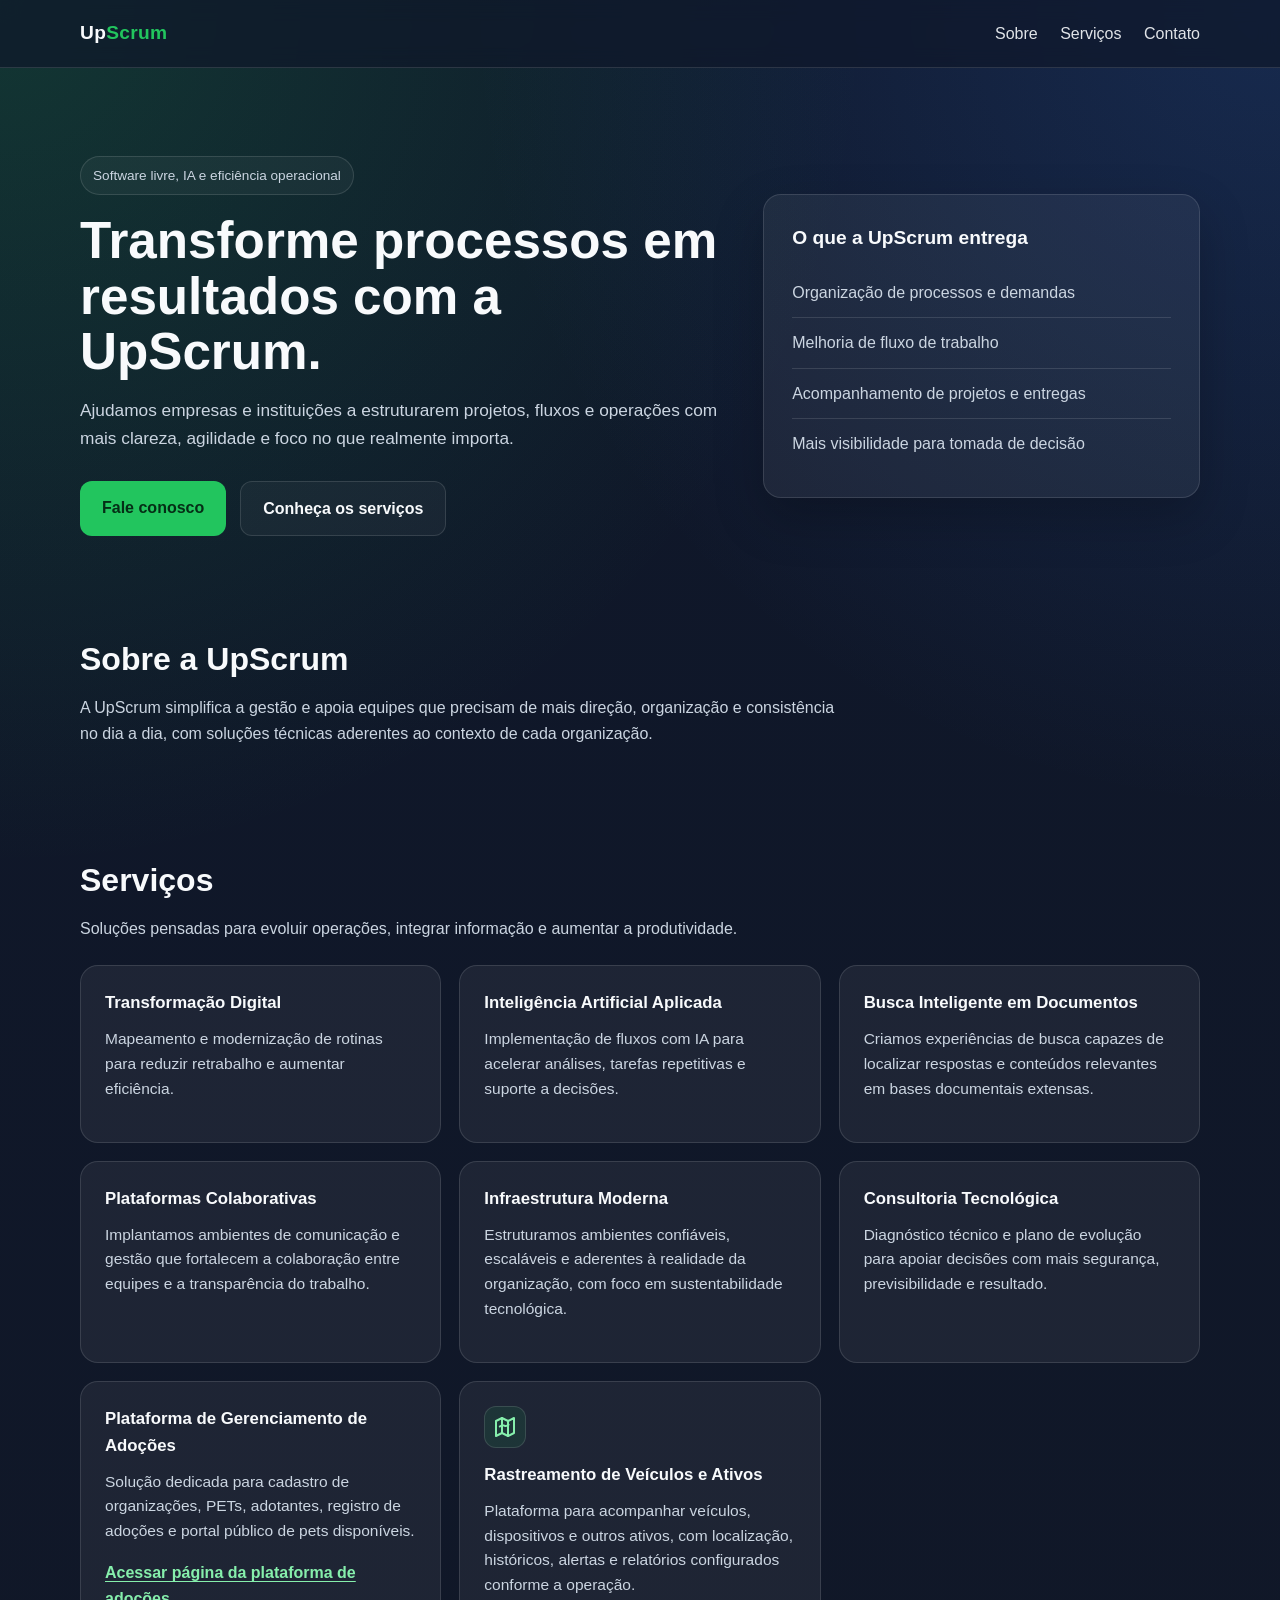
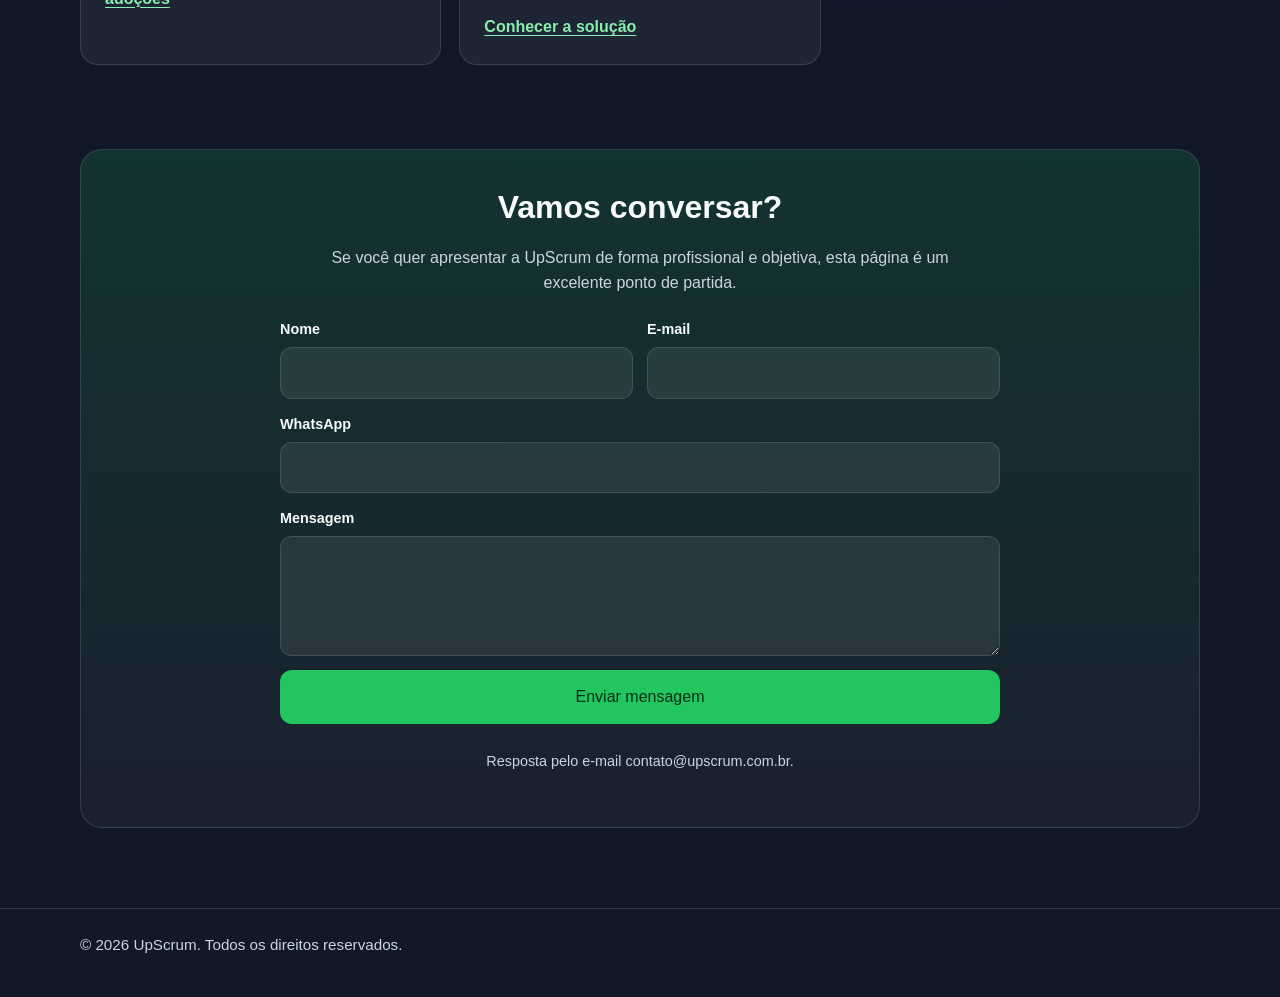
==== commit 8f80a2b7: "migrando pra vercel" ====
--- a/index.html
+++ b/index.html
@@ -209,6 +209,24 @@
       padding: 24px;
     }
 
+    .card-icon {
+      width: 42px;
+      height: 42px;
+      display: inline-grid;
+      place-items: center;
+      margin-bottom: 14px;
+      border: 1px solid var(--line);
+      border-radius: 12px;
+      background: rgba(34, 197, 94, 0.1);
+      color: #86efac;
+    }
+
+    .card-icon svg {
+      width: 24px;
+      height: 24px;
+      stroke: currentColor;
+    }
+
     .card h3 {
       margin-bottom: 10px;
       font-size: 1.05rem;
@@ -245,6 +263,91 @@
       max-width: 650px;
     }
 
+    .contact-form {
+      display: grid;
+      gap: 14px;
+      max-width: 720px;
+      margin: 0 auto;
+      text-align: left;
+    }
+
+    .form-row {
+      display: grid;
+      grid-template-columns: repeat(2, minmax(0, 1fr));
+      gap: 14px;
+    }
+
+    .form-field {
+      display: grid;
+      gap: 6px;
+    }
+
+    .form-field label {
+      color: var(--text);
+      font-size: 0.9rem;
+      font-weight: 700;
+    }
+
+    .form-field input,
+    .form-field textarea {
+      width: 100%;
+      border: 1px solid var(--line);
+      border-radius: 12px;
+      background: rgba(255, 255, 255, 0.08);
+      color: var(--text);
+      font: inherit;
+      padding: 12px 14px;
+      outline: none;
+    }
+
+    .form-field input:focus,
+    .form-field textarea:focus {
+      border-color: rgba(134, 239, 172, 0.8);
+      box-shadow: 0 0 0 3px rgba(34, 197, 94, 0.16);
+    }
+
+    .form-field textarea {
+      min-height: 120px;
+      resize: vertical;
+    }
+
+    .btn-submit {
+      border: 0;
+      cursor: pointer;
+      font: inherit;
+    }
+
+    .btn-submit:disabled {
+      cursor: wait;
+      opacity: 0.8;
+    }
+
+    .form-note {
+      color: var(--muted);
+      font-size: 0.9rem;
+      text-align: center;
+    }
+
+    .form-status {
+      display: none;
+      border: 1px solid rgba(134, 239, 172, 0.45);
+      border-radius: 12px;
+      background: rgba(34, 197, 94, 0.14);
+      color: #bbf7d0;
+      padding: 12px;
+      text-align: center;
+    }
+
+    .form-status.show {
+      display: block;
+    }
+
+    .form-status.error {
+      border-color: rgba(248, 113, 113, 0.45);
+      background: rgba(239, 68, 68, 0.14);
+      color: #fecaca;
+    }
+
     footer {
       border-top: 1px solid var(--line);
       padding: 24px 0 40px;
@@ -264,6 +367,10 @@
 
       .hero {
         padding-top: 64px;
+      }
+
+      .form-row {
+        grid-template-columns: 1fr;
       }
     }
   </style>
@@ -381,6 +488,23 @@
             </p>
             <a class="link-service" href="plataforma-adocoes.html">Acessar página da plataforma de adoções</a>
           </article>
+
+          <article class="card">
+            <div class="card-icon" aria-hidden="true">
+              <svg viewBox="0 0 24 24" fill="none" stroke-width="2" stroke-linecap="round" stroke-linejoin="round">
+                <path d="M9 18l-6 3V6l6-3 6 3 6-3v15l-6 3-6-3z" />
+                <path d="M9 3v15" />
+                <path d="M15 6v15" />
+                <path d="M6.8 11.5c1.6-1.3 3.1-1.6 4.5-.9 1.6.8 2.9.4 4.2-.8" />
+              </svg>
+            </div>
+            <h3>Rastreamento de Veículos e Ativos</h3>
+            <p>
+              Plataforma para acompanhar veículos, dispositivos e outros ativos, com localização,
+              históricos, alertas e relatórios configurados conforme a operação.
+            </p>
+            <a class="link-service" href="rastreamento.html">Conhecer a solução</a>
+          </article>
         </div>
       </div>
     </section>
@@ -393,7 +517,30 @@
             Se você quer apresentar a UpScrum de forma profissional e objetiva,
             esta página é um excelente ponto de partida.
           </p>
-          <a class="btn btn-primary" href="mailto:contato@upscrum.com.br">contato@upscrum.com.br</a>
+          <form class="contact-form" data-contact-form>
+            <input type="hidden" name="subject" value="UpScrum Institucional" />
+            <div class="form-row">
+              <div class="form-field">
+                <label for="contact-name">Nome</label>
+                <input id="contact-name" type="text" name="name" autocomplete="name" required />
+              </div>
+              <div class="form-field">
+                <label for="contact-email">E-mail</label>
+                <input id="contact-email" type="email" name="email" autocomplete="email" required />
+              </div>
+            </div>
+            <div class="form-field">
+              <label for="contact-whatsapp">WhatsApp</label>
+              <input id="contact-whatsapp" type="tel" name="whatsapp" autocomplete="tel" />
+            </div>
+            <div class="form-field">
+              <label for="contact-message">Mensagem</label>
+              <textarea id="contact-message" name="message" required></textarea>
+            </div>
+            <button class="btn btn-primary btn-submit" type="submit">Enviar mensagem</button>
+            <p class="form-note">Resposta pelo e-mail contato@upscrum.com.br.</p>
+            <div class="form-status" data-form-status role="status" aria-live="polite"></div>
+          </form>
         </div>
       </div>
     </section>
@@ -404,5 +551,6 @@
       © 2026 UpScrum. Todos os direitos reservados.
     </div>
   </footer>
+  <script src="contact.js"></script>
 </body>
 </html>
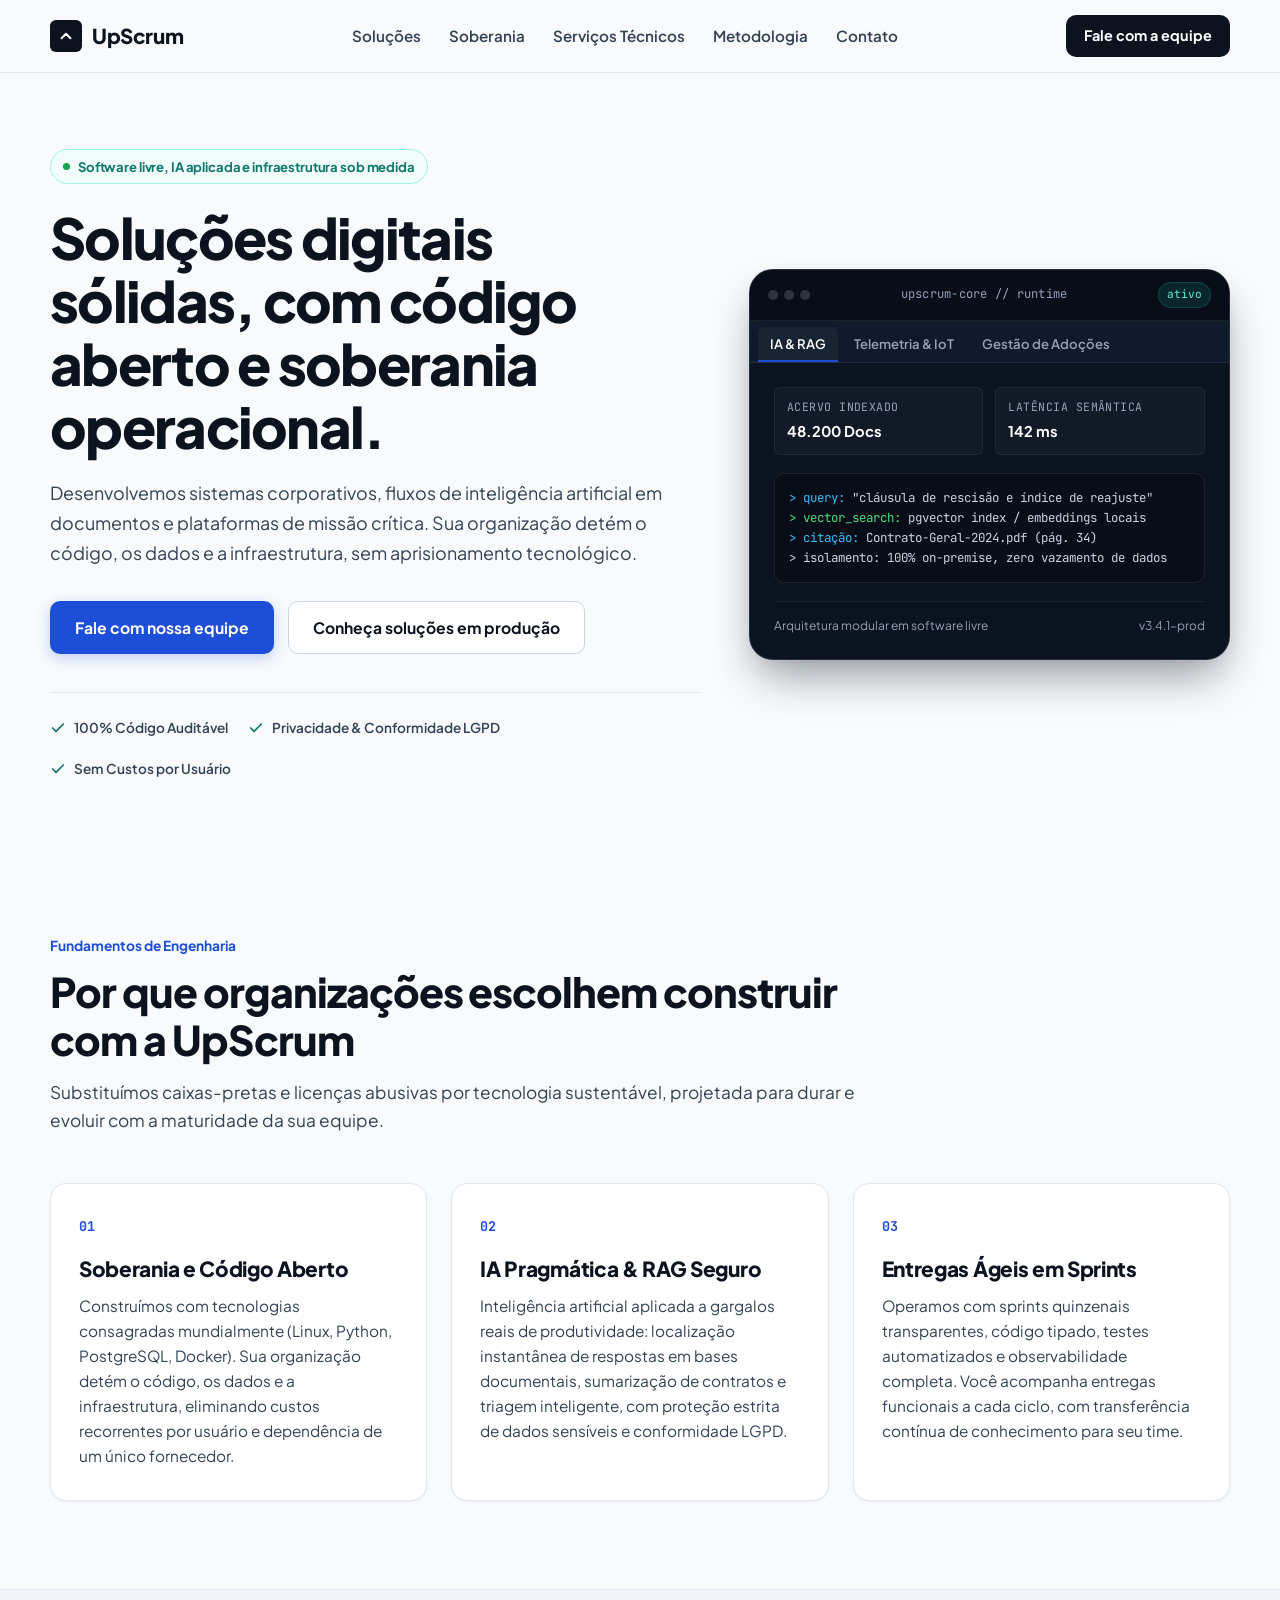
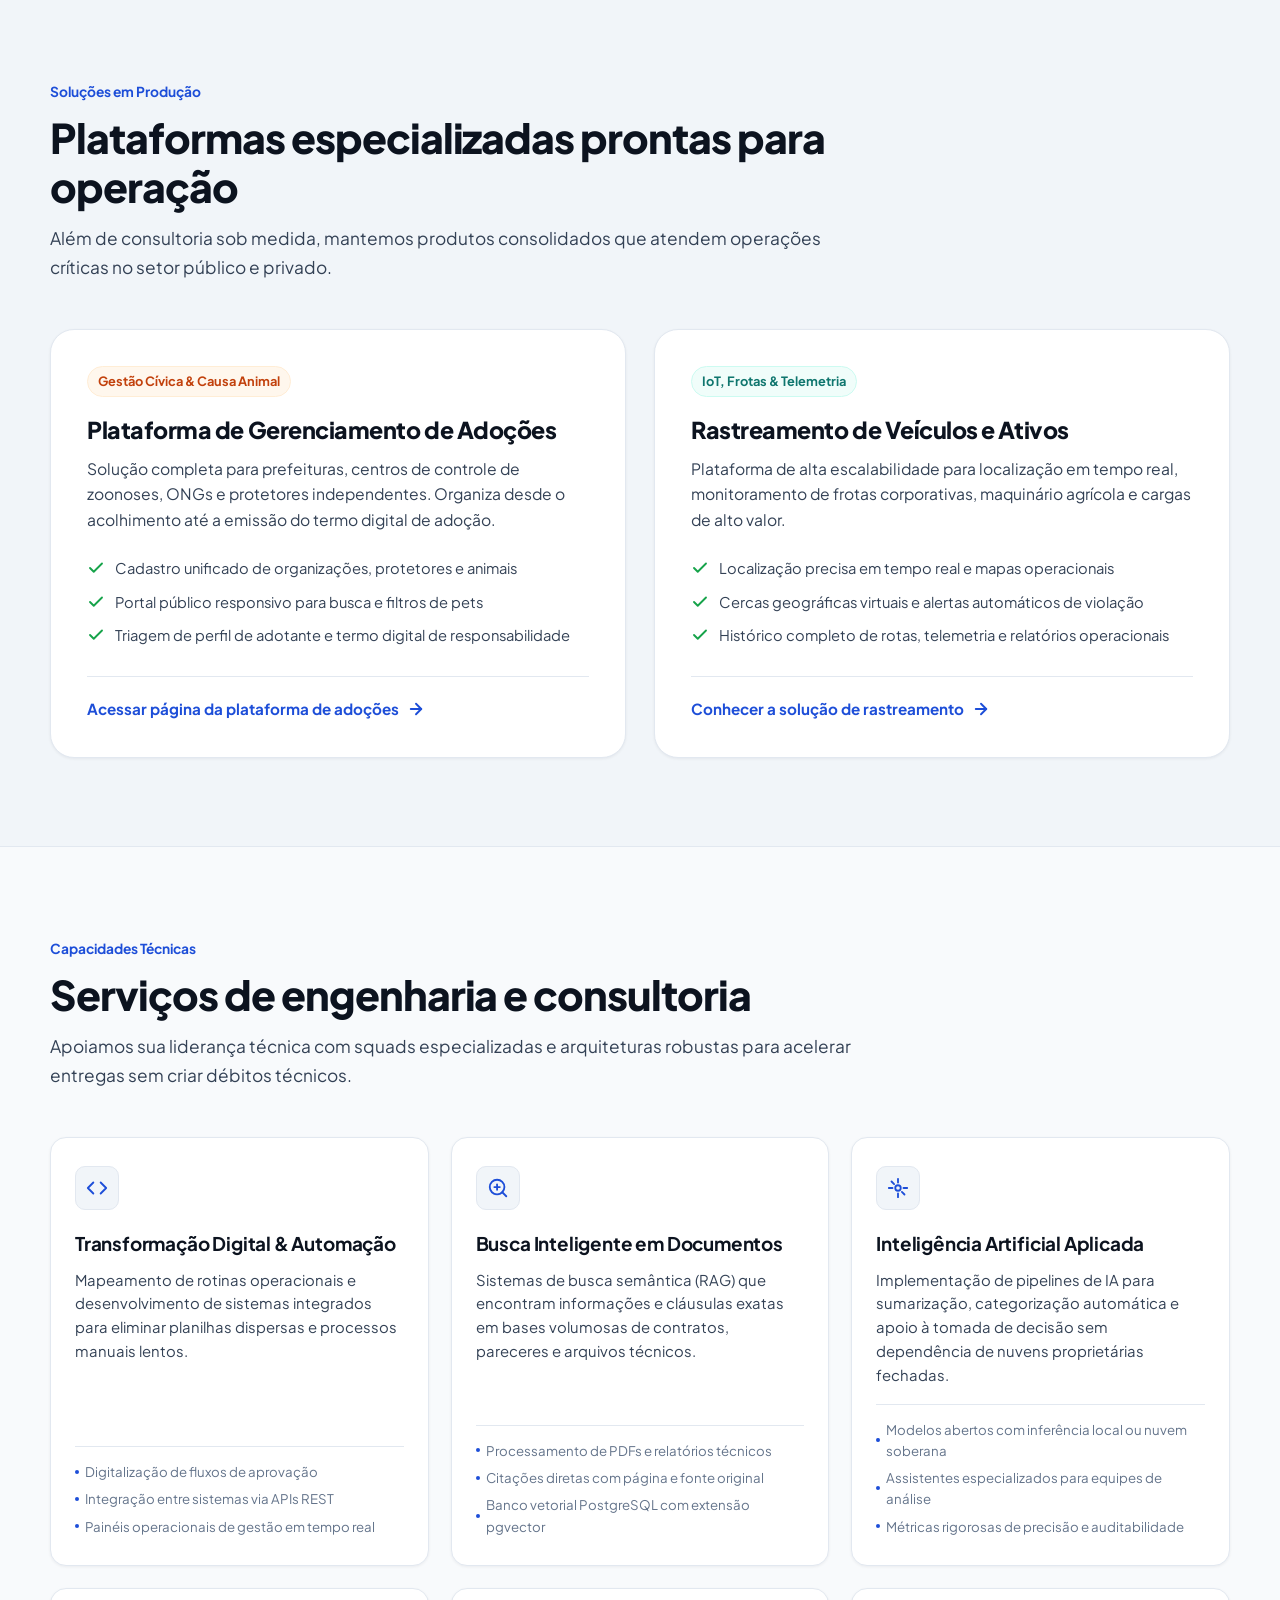
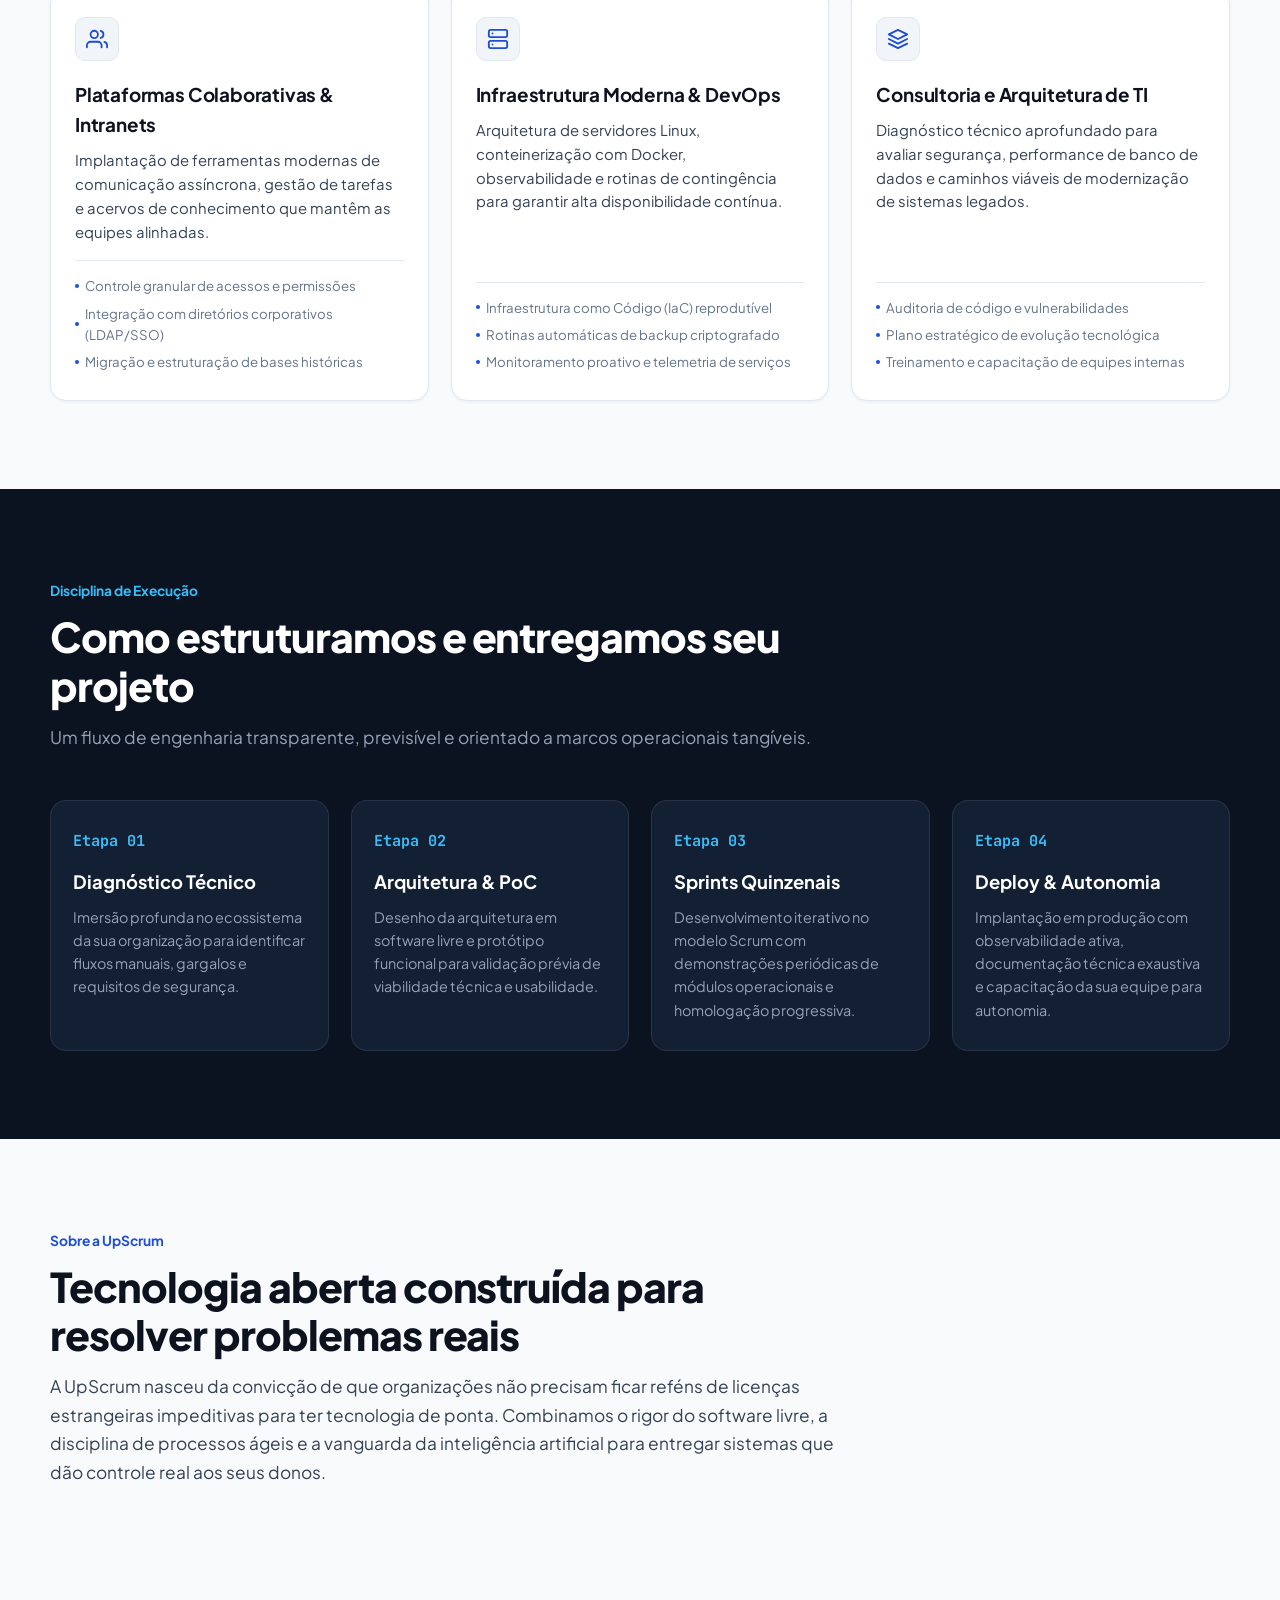
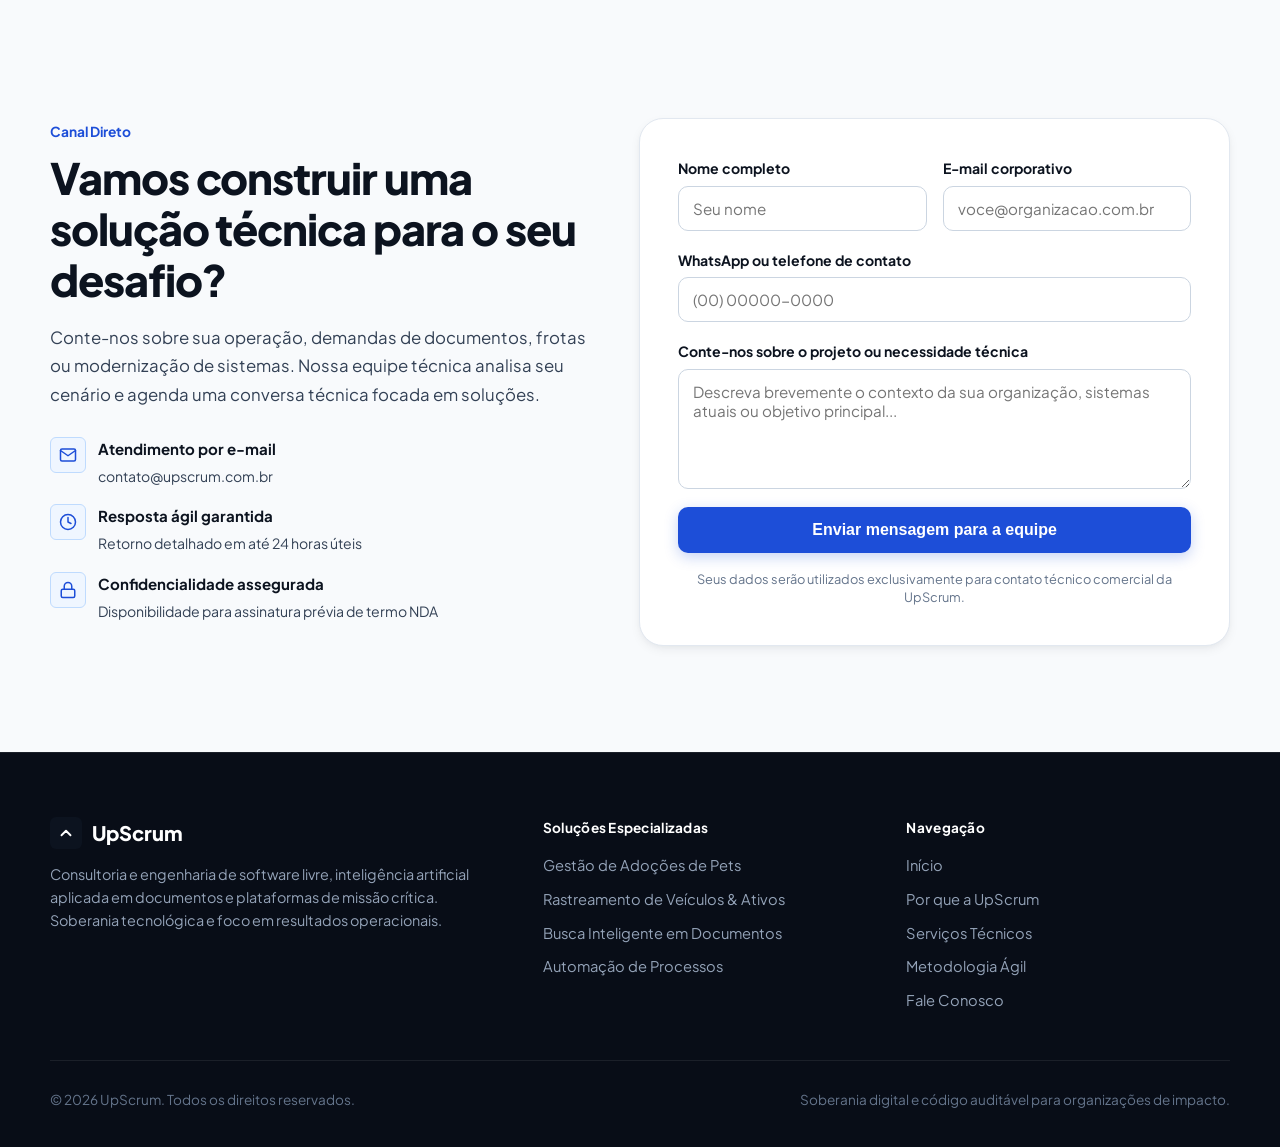
==== commit ba9b63ff: "refactor" ====
--- a/index.html
+++ b/index.html
@@ -3,26 +3,77 @@
 <head>
   <meta charset="UTF-8" />
   <meta name="viewport" content="width=device-width, initial-scale=1.0" />
-  <title>UpScrum</title>
+  <title>UpScrum | Engenharia de Software Livre, IA e Infraestrutura</title>
   <meta
     name="description"
-    content="A UpScrum ajuda empresas e instituições a acelerar a transformação digital com software livre, inteligência artificial e busca inteligente em documentos."
+    content="A UpScrum projeta e implementa soluções digitais de alto impacto com software livre, inteligência artificial aplicada, busca semântica em documentos e plataformas operacionais sob medida."
   />
+  <link rel="canonical" href="https://upscrum.com.br/" />
+
+  <!-- Open Graph -->
+  <meta property="og:type" content="website" />
+  <meta property="og:url" content="https://upscrum.com.br/" />
+  <meta property="og:title" content="UpScrum | Engenharia de Software Livre, IA e Infraestrutura" />
+  <meta
+    property="og:description"
+    content="Sistemas corporativos sob medida com código aberto, IA aplicada e soberania operacional completa."
+  />
+
+  <!-- Fonts: Plus Jakarta Sans for crisp modern authority, JetBrains Mono for technical specifications -->
+  <link rel="preconnect" href="https://fonts.googleapis.com" />
+  <link rel="preconnect" href="https://fonts.gstatic.com" crossorigin />
+  <link
+    href="https://fonts.googleapis.com/css2?family=Plus+Jakarta+Sans:wght@400;500;600;700;800&family=JetBrains+Mono:wght@400;500;600&display=swap"
+    rel="stylesheet"
+  />
+
   <style>
     :root {
-      --bg: #0f172a;
-      --bg-soft: #111827;
-      --card: rgba(255, 255, 255, 0.06);
-      --text: #f8fafc;
-      --muted: #cbd5e1;
-      --line: rgba(255, 255, 255, 0.12);
-      --accent: #22c55e;
-      --accent-hover: #16a34a;
-      --max: 1120px;
-      --radius: 18px;
-    }
-
-    * {
+      /* Palette */
+      --bg-page: #f8fafc;
+      --bg-subtle: #f1f5f9;
+      --surface-white: #ffffff;
+      --surface-elevated: #ffffff;
+      --surface-dark: #0b1320;
+      --surface-dark-card: #131f33;
+
+      --ink-primary: #0c131f;
+      --ink-secondary: #334155;
+      --ink-muted: #64748b;
+      --ink-inverse: #f8fafc;
+      --ink-inverse-muted: #94a3b8;
+
+      --border-subtle: #e2e8f0;
+      --border-strong: #cbd5e1;
+      --border-dark: rgba(255, 255, 255, 0.12);
+
+      --brand-blue: #1d4ed8;
+      --brand-blue-hover: #1e40af;
+      --brand-blue-soft: #eff6ff;
+      --brand-blue-border: #bfdbfe;
+
+      --accent-teal: #0f766e;
+      --accent-teal-soft: #f0fdfa;
+      --accent-teal-border: #99f6e4;
+      --accent-emerald: #16a34a;
+      --accent-amber: #d97706;
+
+      --shadow-sm: 0 1px 3px rgba(15, 23, 42, 0.06);
+      --shadow-md: 0 4px 12px -2px rgba(15, 23, 42, 0.08), 0 2px 6px -2px rgba(15, 23, 42, 0.04);
+      --shadow-lg: 0 16px 32px -4px rgba(15, 23, 42, 0.08), 0 6px 12px -4px rgba(15, 23, 42, 0.04);
+
+      --font-sans: 'Plus Jakarta Sans', -apple-system, BlinkMacSystemFont, 'Segoe UI', Roboto, sans-serif;
+      --font-mono: 'JetBrains Mono', ui-monospace, SFMono-Regular, Menlo, monospace;
+
+      --max-width: 1180px;
+      --radius-sm: 6px;
+      --radius-md: 10px;
+      --radius-lg: 16px;
+      --radius-xl: 24px;
+    }
+
+    /* Reset & Base */
+    *, *::before, *::after {
       box-sizing: border-box;
       margin: 0;
       padding: 0;
@@ -30,251 +81,870 @@
 
     html {
       scroll-behavior: smooth;
+      -webkit-font-smoothing: antialiased;
+      -moz-osx-font-smoothing: grayscale;
     }
 
     body {
-      font-family: Inter, Arial, sans-serif;
-      background:
-        radial-gradient(circle at top left, rgba(34, 197, 94, 0.18), transparent 30%),
-        radial-gradient(circle at top right, rgba(59, 130, 246, 0.18), transparent 28%),
-        linear-gradient(180deg, var(--bg) 0%, var(--bg-soft) 100%);
-      color: var(--text);
+      font-family: var(--font-sans);
+      background-color: var(--bg-page);
+      color: var(--ink-primary);
       line-height: 1.6;
+      font-size: 1rem;
+      min-height: 100vh;
+      overflow-x: hidden;
+    }
+
+    a {
+      color: inherit;
+      text-decoration: none;
+    }
+
+    a:focus-visible,
+    button:focus-visible,
+    input:focus-visible,
+    textarea:focus-visible,
+    select:focus-visible {
+      outline: 2px solid var(--brand-blue);
+      outline-offset: 2px;
     }
 
     .container {
-      width: min(100% - 32px, var(--max));
-      margin: 0 auto;
-    }
-
+      width: min(100% - 40px, var(--max-width));
+      margin-inline: auto;
+    }
+
+    /* Header & Navigation */
     header {
       position: sticky;
       top: 0;
-      backdrop-filter: blur(10px);
-      background: rgba(15, 23, 42, 0.7);
-      border-bottom: 1px solid var(--line);
-      z-index: 10;
+      z-index: 50;
+      background: rgba(248, 250, 252, 0.88);
+      backdrop-filter: blur(12px);
+      -webkit-backdrop-filter: blur(12px);
+      border-bottom: 1px solid var(--border-subtle);
+      transition: background-color 0.2s ease, border-color 0.2s ease;
     }
 
     .nav {
       display: flex;
       align-items: center;
       justify-content: space-between;
-      padding: 18px 0;
+      height: 72px;
+      gap: 20px;
     }
 
     .brand {
-      font-size: 1.2rem;
+      display: inline-flex;
+      align-items: center;
+      gap: 10px;
+      font-size: 1.28rem;
       font-weight: 800;
-      letter-spacing: 0.3px;
-    }
-
-    .brand span {
-      color: var(--accent);
-    }
-
-    .nav a {
-      color: var(--text);
-      text-decoration: none;
-      margin-left: 18px;
-      opacity: 0.9;
-    }
-
-    .nav a:hover {
-      opacity: 1;
-    }
-
+      letter-spacing: -0.02em;
+      color: var(--ink-primary);
+    }
+
+    .brand-icon {
+      width: 32px;
+      height: 32px;
+      display: grid;
+      place-items: center;
+      background: var(--ink-primary);
+      color: #ffffff;
+      border-radius: var(--radius-sm);
+    }
+
+    .brand-icon svg {
+      width: 18px;
+      height: 18px;
+    }
+
+    .nav-links {
+      display: flex;
+      align-items: center;
+      gap: 28px;
+    }
+
+    .nav-link {
+      font-size: 0.95rem;
+      font-weight: 600;
+      color: var(--ink-secondary);
+      transition: color 0.15s ease;
+    }
+
+    .nav-link:hover {
+      color: var(--brand-blue);
+    }
+
+    .nav-actions {
+      display: flex;
+      align-items: center;
+      gap: 14px;
+    }
+
+    .btn-header {
+      display: inline-flex;
+      align-items: center;
+      justify-content: center;
+      padding: 9px 18px;
+      background: var(--ink-primary);
+      color: #ffffff;
+      border-radius: var(--radius-md);
+      font-size: 0.9rem;
+      font-weight: 700;
+      transition: background-color 0.15s ease, transform 0.15s ease;
+    }
+
+    .btn-header:hover {
+      background: var(--brand-blue);
+      transform: translateY(-1px);
+    }
+
+    .mobile-menu-btn {
+      display: none;
+      background: transparent;
+      border: 1px solid var(--border-subtle);
+      border-radius: var(--radius-sm);
+      padding: 8px;
+      cursor: pointer;
+      color: var(--ink-primary);
+    }
+
+    /* Buttons */
+    .btn {
+      display: inline-flex;
+      align-items: center;
+      justify-content: center;
+      gap: 10px;
+      padding: 13px 24px;
+      border-radius: var(--radius-md);
+      font-size: 0.98rem;
+      font-weight: 700;
+      cursor: pointer;
+      border: 1px solid transparent;
+      transition: all 0.18s ease;
+      white-space: nowrap;
+      text-align: center;
+    }
+
+    .btn-primary {
+      background: var(--brand-blue);
+      color: #ffffff;
+      box-shadow: 0 4px 14px rgba(29, 78, 216, 0.25);
+    }
+
+    .btn-primary:hover {
+      background: var(--brand-blue-hover);
+      box-shadow: 0 6px 18px rgba(29, 78, 216, 0.35);
+      transform: translateY(-1px);
+    }
+
+    .btn-secondary {
+      background: var(--surface-white);
+      color: var(--ink-primary);
+      border-color: var(--border-strong);
+    }
+
+    .btn-secondary:hover {
+      background: var(--bg-subtle);
+      border-color: var(--ink-secondary);
+      transform: translateY(-1px);
+    }
+
+    /* Hero Section */
     .hero {
-      padding: 88px 0 56px;
+      padding: 76px 0 64px;
+      position: relative;
     }
 
     .hero-grid {
       display: grid;
-      grid-template-columns: 1.2fr 0.8fr;
-      gap: 28px;
+      grid-template-columns: 1.15fr 0.85fr;
+      gap: 48px;
       align-items: center;
     }
 
-    .tag {
+    .hero-badge {
+      display: inline-flex;
+      align-items: center;
+      gap: 8px;
+      font-size: 0.82rem;
+      font-weight: 700;
+      color: var(--accent-teal);
+      background: var(--accent-teal-soft);
+      border: 1px solid var(--accent-teal-border);
+      padding: 6px 12px;
+      border-radius: 999px;
+      margin-bottom: 22px;
+      letter-spacing: -0.01em;
+    }
+
+    .pulse-dot {
+      width: 7px;
+      height: 7px;
+      border-radius: 50%;
+      background: var(--accent-emerald);
+      box-shadow: 0 0 0 0 rgba(22, 163, 74, 0.6);
+      animation: pulse 2.4s infinite cubic-bezier(0.45, 0, 0.2, 1);
+    }
+
+    @keyframes pulse {
+      0% {
+        box-shadow: 0 0 0 0 rgba(22, 163, 74, 0.6);
+      }
+      70% {
+        box-shadow: 0 0 0 8px rgba(22, 163, 74, 0);
+      }
+      100% {
+        box-shadow: 0 0 0 0 rgba(22, 163, 74, 0);
+      }
+    }
+
+    h1 {
+      font-size: clamp(2.3rem, 4.4vw, 3.8rem);
+      line-height: 1.12;
+      font-weight: 800;
+      letter-spacing: -0.03em;
+      color: var(--ink-primary);
+      margin-bottom: 20px;
+      text-wrap: balance;
+    }
+
+    .hero-lead {
+      font-size: 1.12rem;
+      line-height: 1.68;
+      color: var(--ink-secondary);
+      max-width: 62ch;
+      margin-bottom: 32px;
+    }
+
+    .hero-cta {
+      display: flex;
+      flex-wrap: wrap;
+      gap: 14px;
+      margin-bottom: 38px;
+    }
+
+    .hero-trust {
+      display: flex;
+      flex-wrap: wrap;
+      gap: 20px;
+      padding-top: 24px;
+      border-top: 1px solid var(--border-subtle);
+    }
+
+    .trust-item {
+      display: inline-flex;
+      align-items: center;
+      gap: 8px;
+      font-size: 0.85rem;
+      font-weight: 600;
+      color: var(--ink-secondary);
+    }
+
+    .trust-item svg {
+      width: 16px;
+      height: 16px;
+      color: var(--accent-teal);
+      flex-shrink: 0;
+    }
+
+    /* Hero Interactive Terminal / Console */
+    .system-console {
+      background: var(--surface-dark);
+      border-radius: var(--radius-xl);
+      border: 1px solid var(--border-dark);
+      box-shadow: var(--shadow-lg), 0 24px 48px -12px rgba(11, 19, 32, 0.4);
+      overflow: hidden;
+      display: flex;
+      flex-direction: column;
+    }
+
+    .console-header {
+      background: #080d17;
+      border-bottom: 1px solid rgba(255, 255, 255, 0.08);
+      padding: 12px 18px;
+      display: flex;
+      align-items: center;
+      justify-content: space-between;
+      gap: 12px;
+    }
+
+    .console-window-controls {
+      display: flex;
+      gap: 6px;
+    }
+
+    .console-dot {
+      width: 10px;
+      height: 10px;
+      border-radius: 50%;
+      background: rgba(255, 255, 255, 0.16);
+    }
+
+    .console-title {
+      font-family: var(--font-mono);
+      font-size: 0.76rem;
+      color: var(--ink-inverse-muted);
+      letter-spacing: 0.02em;
+    }
+
+    .console-status-pill {
+      font-family: var(--font-mono);
+      font-size: 0.7rem;
+      padding: 3px 8px;
+      border-radius: 999px;
+      background: rgba(15, 118, 110, 0.25);
+      border: 1px solid rgba(15, 118, 110, 0.4);
+      color: #5eead4;
+    }
+
+    .console-tabs {
+      display: flex;
+      background: #0f1a2c;
+      border-bottom: 1px solid rgba(255, 255, 255, 0.08);
+      padding: 6px 8px 0;
+      gap: 4px;
+      overflow-x: auto;
+    }
+
+    .console-tab-btn {
+      background: transparent;
+      border: none;
+      border-bottom: 2px solid transparent;
+      padding: 8px 12px;
+      color: #94a3b8;
+      font-family: var(--font-sans);
+      font-size: 0.82rem;
+      font-weight: 600;
+      cursor: pointer;
+      display: inline-flex;
+      align-items: center;
+      gap: 6px;
+      transition: all 0.15s ease;
+      white-space: nowrap;
+    }
+
+    .console-tab-btn:hover {
+      color: #ffffff;
+    }
+
+    .console-tab-btn.active {
+      color: #ffffff;
+      border-bottom-color: var(--brand-blue);
+      background: rgba(255, 255, 255, 0.04);
+      border-top-left-radius: var(--radius-sm);
+      border-top-right-radius: var(--radius-sm);
+    }
+
+    .console-body {
+      padding: 24px;
+      min-height: 290px;
+      display: flex;
+      flex-direction: column;
+      justify-content: space-between;
+    }
+
+    .console-panel {
+      display: none;
+      animation: fadeIn 0.25s ease;
+    }
+
+    .console-panel.active {
+      display: block;
+    }
+
+    @keyframes fadeIn {
+      from { opacity: 0; transform: translateY(4px); }
+      to { opacity: 1; transform: translateY(0); }
+    }
+
+    .console-meta-grid {
+      display: grid;
+      grid-template-columns: repeat(2, 1fr);
+      gap: 12px;
+      margin-bottom: 18px;
+    }
+
+    .console-meta-box {
+      background: rgba(255, 255, 255, 0.03);
+      border: 1px solid rgba(255, 255, 255, 0.06);
+      border-radius: var(--radius-sm);
+      padding: 10px 12px;
+    }
+
+    .console-meta-label {
+      font-size: 0.72rem;
+      font-family: var(--font-mono);
+      color: var(--ink-inverse-muted);
+      margin-bottom: 4px;
+      text-transform: uppercase;
+      letter-spacing: 0.04em;
+    }
+
+    .console-meta-value {
+      font-size: 0.92rem;
+      font-weight: 700;
+      color: #ffffff;
+    }
+
+    .console-spec {
+      background: #080d17;
+      border: 1px solid rgba(255, 255, 255, 0.08);
+      border-radius: var(--radius-md);
+      padding: 14px;
+      font-family: var(--font-mono);
+      font-size: 0.78rem;
+      line-height: 1.6;
+      color: #cbd5e1;
+    }
+
+    .console-spec .highlight {
+      color: #38bdf8;
+    }
+
+    .console-spec .success {
+      color: #4ade80;
+    }
+
+    .console-footer-note {
+      margin-top: 18px;
+      display: flex;
+      align-items: center;
+      justify-content: space-between;
+      font-size: 0.75rem;
+      color: var(--ink-inverse-muted);
+      border-top: 1px solid rgba(255, 255, 255, 0.06);
+      padding-top: 14px;
+    }
+
+    /* Core Strategic Pillars */
+    .section {
+      padding: 88px 0;
+    }
+
+    .section-header {
+      margin-bottom: 48px;
+      max-width: 68ch;
+    }
+
+    .section-eyebrow {
       display: inline-block;
-      font-size: 0.85rem;
-      padding: 8px 12px;
-      border: 1px solid var(--line);
-      border-radius: 999px;
-      background: rgba(255, 255, 255, 0.04);
-      margin-bottom: 18px;
-      color: var(--muted);
-    }
-
-    h1 {
-      font-size: clamp(2.2rem, 4vw, 4.2rem);
-      line-height: 1.08;
-      margin-bottom: 18px;
-    }
-
-    .hero p {
+      font-size: 0.86rem;
+      font-weight: 700;
+      color: var(--brand-blue);
+      margin-bottom: 10px;
+    }
+
+    .section-title {
+      font-size: clamp(1.9rem, 3.2vw, 2.6rem);
+      line-height: 1.18;
+      font-weight: 800;
+      letter-spacing: -0.025em;
+      color: var(--ink-primary);
+      margin-bottom: 14px;
+    }
+
+    .section-desc {
       font-size: 1.08rem;
-      color: var(--muted);
-      max-width: 640px;
-      margin-bottom: 28px;
-    }
-
-    .cta-group {
-      display: flex;
-      gap: 14px;
-      flex-wrap: wrap;
-    }
-
-    .btn {
-      display: inline-block;
-      padding: 14px 22px;
-      border-radius: 12px;
-      text-decoration: none;
-      font-weight: 700;
-      transition: 0.2s ease;
-    }
-
-    .btn-primary {
-      background: var(--accent);
-      color: #052e16;
-    }
-
-    .btn-primary:hover {
-      background: var(--accent-hover);
-      transform: translateY(-1px);
-    }
-
-    .btn-secondary {
-      border: 1px solid var(--line);
-      color: var(--text);
-      background: rgba(255, 255, 255, 0.04);
-    }
-
-    .btn-secondary:hover {
-      background: rgba(255, 255, 255, 0.08);
-    }
-
-    .hero-card {
-      background: var(--card);
-      border: 1px solid var(--line);
-      border-radius: var(--radius);
-      padding: 28px;
-      box-shadow: 0 20px 50px rgba(0, 0, 0, 0.22);
-    }
-
-    .hero-card h3 {
-      margin-bottom: 14px;
-      font-size: 1.2rem;
-    }
-
-    .hero-card ul {
-      list-style: none;
-    }
-
-    .hero-card li {
-      padding: 12px 0;
-      border-bottom: 1px solid var(--line);
-      color: var(--muted);
-    }
-
-    .hero-card li:last-child {
-      border-bottom: none;
-    }
-
-    section {
-      padding: 42px 0;
-    }
-
-    .section-title {
-      font-size: 2rem;
-      margin-bottom: 10px;
-    }
-
-    .section-text {
-      color: var(--muted);
-      max-width: 760px;
-      margin-bottom: 24px;
-    }
-
-    .cards {
+      line-height: 1.65;
+      color: var(--ink-secondary);
+    }
+
+    .pillars-grid {
       display: grid;
       grid-template-columns: repeat(3, 1fr);
-      gap: 18px;
-    }
-
-    .card {
-      background: var(--card);
-      border: 1px solid var(--line);
-      border-radius: var(--radius);
-      padding: 24px;
-    }
-
-    .card-icon {
-      width: 42px;
-      height: 42px;
-      display: inline-grid;
+      gap: 24px;
+    }
+
+    .pillar-card {
+      background: var(--surface-white);
+      border: 1px solid var(--border-subtle);
+      border-radius: var(--radius-lg);
+      padding: 32px 28px;
+      box-shadow: var(--shadow-sm);
+      display: flex;
+      flex-direction: column;
+      transition: transform 0.2s ease, box-shadow 0.2s ease, border-color 0.2s ease;
+    }
+
+    .pillar-card:hover {
+      transform: translateY(-3px);
+      box-shadow: var(--shadow-md);
+      border-color: var(--brand-blue-border);
+    }
+
+    .pillar-number {
+      font-family: var(--font-mono);
+      font-size: 0.84rem;
+      font-weight: 700;
+      color: var(--brand-blue);
+      margin-bottom: 18px;
+    }
+
+    .pillar-title {
+      font-size: 1.3rem;
+      font-weight: 800;
+      letter-spacing: -0.015em;
+      color: var(--ink-primary);
+      margin-bottom: 12px;
+      line-height: 1.3;
+    }
+
+    .pillar-text {
+      font-size: 0.96rem;
+      color: var(--ink-secondary);
+      line-height: 1.62;
+      flex-grow: 1;
+    }
+
+    /* Flagship Platforms Showcase */
+    .showcase-section {
+      background: #f1f5f9;
+      border-top: 1px solid var(--border-subtle);
+      border-bottom: 1px solid var(--border-subtle);
+    }
+
+    .showcase-grid {
+      display: grid;
+      grid-template-columns: repeat(2, 1fr);
+      gap: 28px;
+    }
+
+    .showcase-card {
+      background: var(--surface-white);
+      border: 1px solid var(--border-subtle);
+      border-radius: var(--radius-xl);
+      padding: 36px;
+      display: flex;
+      flex-direction: column;
+      justify-content: space-between;
+      box-shadow: var(--shadow-sm);
+      transition: all 0.2s ease;
+    }
+
+    .showcase-card:hover {
+      box-shadow: var(--shadow-lg);
+      border-color: var(--brand-blue-border);
+      transform: translateY(-2px);
+    }
+
+    .showcase-badge {
+      display: inline-flex;
+      align-items: center;
+      gap: 6px;
+      font-size: 0.8rem;
+      font-weight: 700;
+      padding: 4px 10px;
+      border-radius: 999px;
+      margin-bottom: 18px;
+      width: fit-content;
+    }
+
+    .badge-pets {
+      background: #fff7ed;
+      color: #c2410c;
+      border: 1px solid #ffedd5;
+    }
+
+    .badge-tracking {
+      background: #f0fdfa;
+      color: #0f766e;
+      border: 1px solid #ccfbf1;
+    }
+
+    .showcase-title {
+      font-size: 1.45rem;
+      font-weight: 800;
+      color: var(--ink-primary);
+      letter-spacing: -0.02em;
+      margin-bottom: 12px;
+      line-height: 1.25;
+    }
+
+    .showcase-text {
+      font-size: 0.98rem;
+      color: var(--ink-secondary);
+      line-height: 1.65;
+      margin-bottom: 24px;
+    }
+
+    .feature-list {
+      list-style: none;
+      margin-bottom: 28px;
+      display: grid;
+      gap: 10px;
+    }
+
+    .feature-list li {
+      display: flex;
+      align-items: flex-start;
+      gap: 10px;
+      font-size: 0.92rem;
+      color: var(--ink-secondary);
+    }
+
+    .feature-list svg {
+      width: 18px;
+      height: 18px;
+      color: var(--accent-emerald);
+      flex-shrink: 0;
+      margin-top: 2px;
+    }
+
+    .showcase-footer {
+      border-top: 1px solid var(--border-subtle);
+      padding-top: 20px;
+      display: flex;
+      align-items: center;
+      justify-content: space-between;
+    }
+
+    .link-arrow {
+      display: inline-flex;
+      align-items: center;
+      gap: 8px;
+      font-weight: 700;
+      font-size: 0.95rem;
+      color: var(--brand-blue);
+      transition: gap 0.15s ease;
+    }
+
+    .link-arrow:hover {
+      color: var(--brand-blue-hover);
+      gap: 12px;
+    }
+
+    .link-arrow svg {
+      width: 18px;
+      height: 18px;
+    }
+
+    /* Technical Services Matrix */
+    .services-grid {
+      display: grid;
+      grid-template-columns: repeat(3, 1fr);
+      gap: 22px;
+    }
+
+    .service-card {
+      background: var(--surface-white);
+      border: 1px solid var(--border-subtle);
+      border-radius: var(--radius-lg);
+      padding: 28px 24px;
+      box-shadow: var(--shadow-sm);
+      display: flex;
+      flex-direction: column;
+      transition: all 0.2s ease;
+    }
+
+    .service-card:hover {
+      border-color: var(--brand-blue);
+      box-shadow: var(--shadow-md);
+      transform: translateY(-2px);
+    }
+
+    .service-icon-wrap {
+      width: 44px;
+      height: 44px;
+      border-radius: var(--radius-md);
+      background: var(--bg-subtle);
+      border: 1px solid var(--border-subtle);
+      display: grid;
       place-items: center;
+      margin-bottom: 18px;
+      color: var(--brand-blue);
+    }
+
+    .service-icon-wrap svg {
+      width: 22px;
+      height: 22px;
+    }
+
+    .service-card h3 {
+      font-size: 1.18rem;
+      font-weight: 700;
+      color: var(--ink-primary);
+      margin-bottom: 10px;
+      letter-spacing: -0.01em;
+    }
+
+    .service-card p {
+      font-size: 0.93rem;
+      color: var(--ink-secondary);
+      line-height: 1.6;
+      margin-bottom: 16px;
+      flex-grow: 1;
+    }
+
+    .service-deliverables {
+      list-style: none;
+      border-top: 1px solid var(--border-subtle);
+      padding-top: 14px;
+      display: grid;
+      gap: 6px;
+    }
+
+    .service-deliverables li {
+      font-size: 0.83rem;
+      color: var(--ink-muted);
+      display: flex;
+      align-items: center;
+      gap: 6px;
+    }
+
+    .service-deliverables li::before {
+      content: "";
+      width: 4px;
+      height: 4px;
+      border-radius: 50%;
+      background: var(--brand-blue);
+      display: inline-block;
+    }
+
+    /* Process Section */
+    .process-section {
+      background: var(--surface-dark);
+      color: var(--ink-inverse);
+      position: relative;
+    }
+
+    .process-section .section-title {
+      color: #ffffff;
+    }
+
+    .process-section .section-desc {
+      color: var(--ink-inverse-muted);
+    }
+
+    .process-section .section-eyebrow {
+      color: #38bdf8;
+    }
+
+    .process-timeline {
+      display: grid;
+      grid-template-columns: repeat(4, 1fr);
+      gap: 22px;
+      position: relative;
+      margin-top: 48px;
+    }
+
+    .process-step {
+      background: var(--surface-dark-card);
+      border: 1px solid rgba(255, 255, 255, 0.09);
+      border-radius: var(--radius-lg);
+      padding: 28px 22px;
+      display: flex;
+      flex-direction: column;
+    }
+
+    .step-number {
+      font-family: var(--font-mono);
+      font-size: 0.95rem;
+      font-weight: 700;
+      color: #38bdf8;
       margin-bottom: 14px;
-      border: 1px solid var(--line);
-      border-radius: 12px;
-      background: rgba(34, 197, 94, 0.1);
-      color: #86efac;
-    }
-
-    .card-icon svg {
-      width: 24px;
-      height: 24px;
-      stroke: currentColor;
-    }
-
-    .card h3 {
+    }
+
+    .step-title {
+      font-size: 1.15rem;
+      font-weight: 700;
+      color: #ffffff;
       margin-bottom: 10px;
+    }
+
+    .step-desc {
+      font-size: 0.9rem;
+      color: #94a3b8;
+      line-height: 1.6;
+    }
+
+    /* Contact Section */
+    .contact-section {
+      padding: 96px 0;
+    }
+
+    .contact-layout {
+      display: grid;
+      grid-template-columns: 1fr 1.1fr;
+      gap: 52px;
+      align-items: flex-start;
+    }
+
+    .contact-info-panel h2 {
+      font-size: clamp(2rem, 3.4vw, 2.7rem);
+      line-height: 1.18;
+      font-weight: 800;
+      letter-spacing: -0.025em;
+      margin-bottom: 18px;
+      color: var(--ink-primary);
+    }
+
+    .contact-info-panel p {
       font-size: 1.05rem;
-    }
-
-    .card p {
-      color: var(--muted);
-      font-size: 0.97rem;
-      margin-bottom: 16px;
-    }
-
-    .link-service {
-      color: #86efac;
-      font-weight: 700;
-      text-decoration: underline;
-      text-underline-offset: 3px;
-    }
-
-    .contact {
-      padding-bottom: 80px;
-    }
-
-    .contact-box {
-      background: linear-gradient(180deg, rgba(34, 197, 94, 0.16), rgba(255, 255, 255, 0.04));
-      border: 1px solid var(--line);
-      border-radius: 22px;
-      padding: 32px;
-      text-align: center;
-    }
-
-    .contact-box p {
-      color: var(--muted);
-      margin: 12px auto 22px;
-      max-width: 650px;
+      line-height: 1.68;
+      color: var(--ink-secondary);
+      margin-bottom: 28px;
+    }
+
+    .contact-points {
+      display: grid;
+      gap: 16px;
+      margin-bottom: 32px;
+    }
+
+    .contact-point {
+      display: flex;
+      align-items: flex-start;
+      gap: 12px;
+    }
+
+    .point-icon {
+      width: 36px;
+      height: 36px;
+      border-radius: var(--radius-sm);
+      background: var(--brand-blue-soft);
+      border: 1px solid var(--brand-blue-border);
+      color: var(--brand-blue);
+      display: grid;
+      place-items: center;
+      flex-shrink: 0;
+    }
+
+    .point-icon svg {
+      width: 18px;
+      height: 18px;
+    }
+
+    .point-text strong {
+      display: block;
+      font-size: 0.94rem;
+      color: var(--ink-primary);
+      margin-bottom: 2px;
+    }
+
+    .point-text span {
+      font-size: 0.88rem;
+      color: var(--ink-secondary);
+    }
+
+    .contact-form-box {
+      background: var(--surface-white);
+      border: 1px solid var(--border-subtle);
+      border-radius: var(--radius-xl);
+      padding: 38px;
+      box-shadow: var(--shadow-md);
     }
 
     .contact-form {
       display: grid;
-      gap: 14px;
-      max-width: 720px;
-      margin: 0 auto;
-      text-align: left;
+      gap: 18px;
     }
 
     .form-row {
       display: grid;
-      grid-template-columns: repeat(2, minmax(0, 1fr));
-      gap: 14px;
+      grid-template-columns: repeat(2, 1fr);
+      gap: 16px;
     }
 
     .form-field {
@@ -283,27 +953,29 @@
     }
 
     .form-field label {
-      color: var(--text);
-      font-size: 0.9rem;
+      font-size: 0.88rem;
       font-weight: 700;
+      color: var(--ink-primary);
     }
 
     .form-field input,
     .form-field textarea {
       width: 100%;
-      border: 1px solid var(--line);
-      border-radius: 12px;
-      background: rgba(255, 255, 255, 0.08);
-      color: var(--text);
-      font: inherit;
+      border: 1px solid var(--border-strong);
+      border-radius: var(--radius-md);
+      background: #ffffff;
+      color: var(--ink-primary);
+      font-family: inherit;
+      font-size: 0.95rem;
       padding: 12px 14px;
       outline: none;
+      transition: border-color 0.15s ease, box-shadow 0.15s ease;
     }
 
     .form-field input:focus,
     .form-field textarea:focus {
-      border-color: rgba(134, 239, 172, 0.8);
-      box-shadow: 0 0 0 3px rgba(34, 197, 94, 0.16);
+      border-color: var(--brand-blue);
+      box-shadow: 0 0 0 3px rgba(29, 78, 216, 0.15);
     }
 
     .form-field textarea {
@@ -312,30 +984,30 @@
     }
 
     .btn-submit {
-      border: 0;
+      width: 100%;
+      padding: 14px;
+      font-size: 1rem;
+      border: none;
       cursor: pointer;
-      font: inherit;
-    }
-
-    .btn-submit:disabled {
-      cursor: wait;
-      opacity: 0.8;
-    }
-
-    .form-note {
-      color: var(--muted);
-      font-size: 0.9rem;
+    }
+
+    .form-disclaimer {
+      font-size: 0.8rem;
+      color: var(--ink-muted);
       text-align: center;
+      line-height: 1.4;
     }
 
     .form-status {
       display: none;
-      border: 1px solid rgba(134, 239, 172, 0.45);
-      border-radius: 12px;
-      background: rgba(34, 197, 94, 0.14);
-      color: #bbf7d0;
-      padding: 12px;
+      border: 1px solid #bbf7d0;
+      border-radius: var(--radius-md);
+      background: #f0fdf4;
+      color: #166534;
+      padding: 14px;
+      font-size: 0.92rem;
       text-align: center;
+      font-weight: 600;
     }
 
     .form-status.show {
@@ -343,202 +1015,820 @@
     }
 
     .form-status.error {
-      border-color: rgba(248, 113, 113, 0.45);
-      background: rgba(239, 68, 68, 0.14);
-      color: #fecaca;
-    }
-
+      border-color: #fecaca;
+      background: #fef2f2;
+      color: #991b1b;
+    }
+
+    /* Footer */
     footer {
-      border-top: 1px solid var(--line);
-      padding: 24px 0 40px;
-      color: var(--muted);
-      font-size: 0.95rem;
-    }
-
-    @media (max-width: 900px) {
-      .hero-grid,
-      .cards {
+      background: #080d17;
+      border-top: 1px solid rgba(255, 255, 255, 0.08);
+      color: #94a3b8;
+      padding: 64px 0 36px;
+      font-size: 0.92rem;
+    }
+
+    .footer-grid {
+      display: grid;
+      grid-template-columns: 1.4fr 1fr 1fr;
+      gap: 40px;
+      margin-bottom: 48px;
+    }
+
+    .footer-brand {
+      display: flex;
+      align-items: center;
+      gap: 10px;
+      font-size: 1.25rem;
+      font-weight: 800;
+      color: #ffffff;
+      margin-bottom: 14px;
+    }
+
+    .footer-desc {
+      font-size: 0.9rem;
+      line-height: 1.6;
+      color: #94a3b8;
+      max-width: 44ch;
+    }
+
+    .footer-col-title {
+      font-size: 0.85rem;
+      font-weight: 700;
+      color: #ffffff;
+      margin-bottom: 16px;
+      letter-spacing: 0.02em;
+    }
+
+    .footer-links {
+      list-style: none;
+      display: grid;
+      gap: 10px;
+    }
+
+    .footer-links a {
+      color: #94a3b8;
+      transition: color 0.15s ease;
+    }
+
+    .footer-links a:hover {
+      color: #ffffff;
+    }
+
+    .footer-bottom {
+      border-top: 1px solid rgba(255, 255, 255, 0.08);
+      padding-top: 28px;
+      display: flex;
+      align-items: center;
+      justify-content: space-between;
+      flex-wrap: wrap;
+      gap: 16px;
+      font-size: 0.85rem;
+      color: #64748b;
+    }
+
+    /* Responsive Breakpoints */
+    @media (max-width: 1024px) {
+      .hero-grid {
         grid-template-columns: 1fr;
+        gap: 40px;
       }
 
-      .nav-links {
+      .pillars-grid,
+      .services-grid {
+        grid-template-columns: repeat(2, 1fr);
+      }
+
+      .process-timeline {
+        grid-template-columns: repeat(2, 1fr);
+      }
+
+      .contact-layout {
+        grid-template-columns: 1fr;
+        gap: 36px;
+      }
+    }
+
+    @media (max-width: 768px) {
+      .nav-links,
+      .nav-actions {
         display: none;
       }
 
+      .mobile-menu-btn {
+        display: block;
+      }
+
       .hero {
-        padding-top: 64px;
+        padding: 42px 0 40px;
+      }
+
+      .showcase-grid,
+      .pillars-grid,
+      .services-grid,
+      .process-timeline {
+        grid-template-columns: 1fr;
       }
 
       .form-row {
         grid-template-columns: 1fr;
       }
+
+      .footer-grid {
+        grid-template-columns: 1fr;
+        gap: 32px;
+      }
+
+      .contact-form-box {
+        padding: 24px 20px;
+      }
+    }
+
+    @media (prefers-reduced-motion: reduce) {
+      *, *::before, *::after {
+        animation-duration: 0.01ms !important;
+        animation-iteration-count: 1 !important;
+        transition-duration: 0.01ms !important;
+        scroll-behavior: auto !important;
+      }
     }
   </style>
 </head>
 <body>
+  <!-- Header / Navigation -->
   <header>
     <div class="container nav">
-      <div class="brand">Up<span>Scrum</span></div>
-      <nav class="nav-links">
-        <a href="#sobre">Sobre</a>
-        <a href="#servicos">Serviços</a>
-        <a href="#contato">Contato</a>
+      <a class="brand" href="/" aria-label="UpScrum Página Inicial">
+        <span class="brand-icon" aria-hidden="true">
+          <svg viewBox="0 0 24 24" fill="none" stroke="currentColor" stroke-width="2.5" stroke-linecap="round" stroke-linejoin="round">
+            <polyline points="18 15 12 9 6 15"></polyline>
+          </svg>
+        </span>
+        <span>UpScrum</span>
+      </a>
+
+      <nav class="nav-links" aria-label="Navegação Principal">
+        <a class="nav-link" href="#solucoes">Soluções</a>
+        <a class="nav-link" href="#pilares">Soberania</a>
+        <a class="nav-link" href="#servicos">Serviços Técnicos</a>
+        <a class="nav-link" href="#metodo">Metodologia</a>
+        <a class="nav-link" href="#contato">Contato</a>
+      </nav>
+
+      <div class="nav-actions">
+        <a class="btn-header" href="#contato">Fale com a equipe</a>
+      </div>
+
+      <button class="mobile-menu-btn" id="mobileMenuToggle" aria-label="Abrir menu de navegação" aria-expanded="false">
+        <svg width="24" height="24" viewBox="0 0 24 24" fill="none" stroke="currentColor" stroke-width="2" stroke-linecap="round" stroke-linejoin="round">
+          <line x1="3" y1="12" x2="21" y2="12"></line>
+          <line x1="3" y1="6" x2="21" y2="6"></line>
+          <line x1="3" y1="18" x2="21" y2="18"></line>
+        </svg>
+      </button>
+    </div>
+
+    <!-- Mobile Drawer Nav -->
+    <div id="mobileDrawer" style="display: none; background: #ffffff; border-bottom: 1px solid var(--border-subtle); padding: 18px 20px;">
+      <nav style="display: grid; gap: 14px;" aria-label="Menu Mobile">
+        <a class="nav-link" href="#solucoes" onclick="closeMobileMenu()">Soluções</a>
+        <a class="nav-link" href="#pilares" onclick="closeMobileMenu()">Soberania</a>
+        <a class="nav-link" href="#servicos" onclick="closeMobileMenu()">Serviços Técnicos</a>
+        <a class="nav-link" href="#metodo" onclick="closeMobileMenu()">Metodologia</a>
+        <a class="nav-link" href="#contato" onclick="closeMobileMenu()">Contato</a>
+        <a class="btn btn-primary" href="#contato" onclick="closeMobileMenu()" style="width: 100%; margin-top: 8px;">Fale com a equipe</a>
       </nav>
     </div>
   </header>
 
   <main>
-    <section class="hero">
+    <!-- Hero Section -->
+    <section class="hero" id="inicio">
       <div class="container hero-grid">
         <div>
-          <div class="tag">Software livre, IA e eficiência operacional</div>
-          <h1>Transforme processos em resultados com a UpScrum.</h1>
-          <p>
-            Ajudamos empresas e instituições a estruturarem projetos, fluxos e operações
-            com mais clareza, agilidade e foco no que realmente importa.
+          <div class="hero-badge">
+            <span class="pulse-dot" aria-hidden="true"></span>
+            Software livre, IA aplicada e infraestrutura sob medida
+          </div>
+          <h1>Soluções digitais sólidas, com código aberto e soberania operacional.</h1>
+          <p class="hero-lead">
+            Desenvolvemos sistemas corporativos, fluxos de inteligência artificial em documentos
+            e plataformas de missão crítica. Sua organização detém o código, os dados e a infraestrutura,
+            sem aprisionamento tecnológico.
           </p>
-          <div class="cta-group">
-            <a class="btn btn-primary" href="#contato">Fale conosco</a>
-            <a class="btn btn-secondary" href="#servicos">Conheça os serviços</a>
+          <div class="hero-cta">
+            <a class="btn btn-primary" href="#contato">Fale com nossa equipe</a>
+            <a class="btn btn-secondary" href="#solucoes">Conheça soluções em produção</a>
+          </div>
+          <div class="hero-trust">
+            <div class="trust-item">
+              <svg viewBox="0 0 24 24" fill="none" stroke="currentColor" stroke-width="2.5" stroke-linecap="round" stroke-linejoin="round" aria-hidden="true">
+                <polyline points="20 6 9 17 4 12"></polyline>
+              </svg>
+              <span>100% Código Auditável</span>
+            </div>
+            <div class="trust-item">
+              <svg viewBox="0 0 24 24" fill="none" stroke="currentColor" stroke-width="2.5" stroke-linecap="round" stroke-linejoin="round" aria-hidden="true">
+                <polyline points="20 6 9 17 4 12"></polyline>
+              </svg>
+              <span>Privacidade & Conformidade LGPD</span>
+            </div>
+            <div class="trust-item">
+              <svg viewBox="0 0 24 24" fill="none" stroke="currentColor" stroke-width="2.5" stroke-linecap="round" stroke-linejoin="round" aria-hidden="true">
+                <polyline points="20 6 9 17 4 12"></polyline>
+              </svg>
+              <span>Sem Custos por Usuário</span>
+            </div>
           </div>
         </div>
 
-        <aside class="hero-card">
-          <h3>O que a UpScrum entrega</h3>
-          <ul>
-            <li>Organização de processos e demandas</li>
-            <li>Melhoria de fluxo de trabalho</li>
-            <li>Acompanhamento de projetos e entregas</li>
-            <li>Mais visibilidade para tomada de decisão</li>
-          </ul>
+        <!-- Interactive Architecture & Telemetry Console -->
+        <aside class="system-console" aria-label="Console Operacional da UpScrum">
+          <div class="console-header">
+            <div class="console-window-controls" aria-hidden="true">
+              <div class="console-dot"></div>
+              <div class="console-dot"></div>
+              <div class="console-dot"></div>
+            </div>
+            <div class="console-title">upscrum-core // runtime</div>
+            <div class="console-status-pill">ativo</div>
+          </div>
+
+          <div class="console-tabs" role="tablist" aria-label="Módulos da Plataforma">
+            <button
+              class="console-tab-btn active"
+              role="tab"
+              aria-selected="true"
+              aria-controls="panel-ai"
+              id="tab-ai"
+              onclick="selectConsoleTab('ai')"
+            >
+              IA & RAG
+            </button>
+            <button
+              class="console-tab-btn"
+              role="tab"
+              aria-selected="false"
+              aria-controls="panel-iot"
+              id="tab-iot"
+              onclick="selectConsoleTab('iot')"
+            >
+              Telemetria & IoT
+            </button>
+            <button
+              class="console-tab-btn"
+              role="tab"
+              aria-selected="false"
+              aria-controls="panel-adoptions"
+              id="tab-adoptions"
+              onclick="selectConsoleTab('adoptions')"
+            >
+              Gestão de Adoções
+            </button>
+          </div>
+
+          <div class="console-body">
+            <!-- Panel 1: AI & RAG -->
+            <div class="console-panel active" id="panel-ai" role="tabpanel" aria-labelledby="tab-ai">
+              <div class="console-meta-grid">
+                <div class="console-meta-box">
+                  <div class="console-meta-label">Acervo Indexado</div>
+                  <div class="console-meta-value">48.200 Docs</div>
+                </div>
+                <div class="console-meta-box">
+                  <div class="console-meta-label">Latência Semântica</div>
+                  <div class="console-meta-value">142 ms</div>
+                </div>
+              </div>
+              <div class="console-spec">
+                <p><span class="highlight">&gt; query:</span> "cláusula de rescisão e índice de reajuste"</p>
+                <p><span class="success">&gt; vector_search:</span> pgvector index / embeddings locais</p>
+                <p><span class="highlight">&gt; citação:</span> Contrato-Geral-2024.pdf (pág. 34)</p>
+                <p>&gt; isolamento: 100% on-premise, zero vazamento de dados</p>
+              </div>
+            </div>
+
+            <!-- Panel 2: Telemetry & IoT -->
+            <div class="console-panel" id="panel-iot" role="tabpanel" aria-labelledby="tab-iot">
+              <div class="console-meta-grid">
+                <div class="console-meta-box">
+                  <div class="console-meta-label">Dispositivos Ativos</div>
+                  <div class="console-meta-value">1.840 Veículos</div>
+                </div>
+                <div class="console-meta-box">
+                  <div class="console-meta-label">Taxa de Ping</div>
+                  <div class="console-meta-value">10s (tempo real)</div>
+                </div>
+              </div>
+              <div class="console-spec">
+                <p><span class="highlight">&gt; asset:</span> Frota-Nordeste #042 [Scania R450]</p>
+                <p><span class="success">&gt; telemetria:</span> Ignição ON · 64 km/h · Cerca Ativa</p>
+                <p><span class="highlight">&gt; evento:</span> Rota autorizada (BR-101 / KM 128)</p>
+                <p>&gt; protocolo: Traccar Open Core integrado via WebSockets</p>
+              </div>
+            </div>
+
+            <!-- Panel 3: Adoptions -->
+            <div class="console-panel" id="panel-adoptions" role="tabpanel" aria-labelledby="tab-adoptions">
+              <div class="console-meta-grid">
+                <div class="console-meta-box">
+                  <div class="console-meta-label">Adoções Processadas</div>
+                  <div class="console-meta-value">1.290 Pets</div>
+                </div>
+                <div class="console-meta-box">
+                  <div class="console-meta-label">ONGs & Abrigos</div>
+                  <div class="console-meta-value">42 Integrados</div>
+                </div>
+              </div>
+              <div class="console-spec">
+                <p><span class="highlight">&gt; fluxo:</span> Termo de Responsabilidade emitido</p>
+                <p><span class="success">&gt; status:</span> Triagem concluída e validada</p>
+                <p><span class="highlight">&gt; portal:</span> Catálogo público sincronizado em tempo real</p>
+                <p>&gt; arquitetura: API REST aberta + painel de acompanhamento</p>
+              </div>
+            </div>
+
+            <div class="console-footer-note">
+              <span>Arquitetura modular em software livre</span>
+              <span>v3.4.1-prod</span>
+            </div>
+          </div>
         </aside>
       </div>
     </section>
 
-    <section id="sobre">
+    <!-- Value Pillars / Por que UpScrum -->
+    <section class="section" id="pilares">
       <div class="container">
-        <h2 class="section-title">Sobre a UpScrum</h2>
-        <p class="section-text">
-          A UpScrum simplifica a gestão e apoia equipes que precisam de mais direção,
-          organização e consistência no dia a dia, com soluções técnicas aderentes
-          ao contexto de cada organização.
-        </p>
-      </div>
-    </section>
-
-    <section id="servicos">
-      <div class="container">
-        <h2 class="section-title">Serviços</h2>
-        <p class="section-text">
-          Soluções pensadas para evoluir operações, integrar informação e aumentar a produtividade.
-        </p>
-
-        <div class="cards">
-          <article class="card">
-            <h3>Transformação Digital</h3>
-            <p>
-              Mapeamento e modernização de rotinas para reduzir retrabalho e aumentar eficiência.
+        <div class="section-header">
+          <span class="section-eyebrow">Fundamentos de Engenharia</span>
+          <h2 class="section-title">Por que organizações escolhem construir com a UpScrum</h2>
+          <p class="section-desc">
+            Substituímos caixas-pretas e licenças abusivas por tecnologia sustentável,
+            projetada para durar e evoluir com a maturidade da sua equipe.
+          </p>
+        </div>
+
+        <div class="pillars-grid">
+          <article class="pillar-card">
+            <div class="pillar-number">01</div>
+            <h3 class="pillar-title">Soberania e Código Aberto</h3>
+            <p class="pillar-text">
+              Construímos com tecnologias consagradas mundialmente (Linux, Python, PostgreSQL, Docker).
+              Sua organização detém o código, os dados e a infraestrutura, eliminando custos recorrentes
+              por usuário e dependência de um único fornecedor.
             </p>
           </article>
 
-          <article class="card">
-            <h3>Inteligência Artificial Aplicada</h3>
-            <p>
-              Implementação de fluxos com IA para acelerar análises, tarefas repetitivas e suporte a decisões.
+          <article class="pillar-card">
+            <div class="pillar-number">02</div>
+            <h3 class="pillar-title">IA Pragmática & RAG Seguro</h3>
+            <p class="pillar-text">
+              Inteligência artificial aplicada a gargalos reais de produtividade: localização instantânea
+              de respostas em bases documentais, sumarização de contratos e triagem inteligente,
+              com proteção estrita de dados sensíveis e conformidade LGPD.
             </p>
           </article>
 
-          <article class="card">
-            <h3>Busca Inteligente em Documentos</h3>
-            <p>
-              Criamos experiências de busca capazes de localizar respostas e conteúdos relevantes
-              em bases documentais extensas.
+          <article class="pillar-card">
+            <div class="pillar-number">03</div>
+            <h3 class="pillar-title">Entregas Ágeis em Sprints</h3>
+            <p class="pillar-text">
+              Operamos com sprints quinzenais transparentes, código tipado, testes automatizados e
+              observabilidade completa. Você acompanha entregas funcionais a cada ciclo,
+              com transferência contínua de conhecimento para seu time.
             </p>
-          </article>
-
-          <article class="card">
-            <h3>Plataformas Colaborativas</h3>
-            <p>
-              Implantamos ambientes de comunicação e gestão que fortalecem a colaboração entre equipes
-              e a transparência do trabalho.
-            </p>
-          </article>
-
-          <article class="card">
-            <h3>Infraestrutura Moderna</h3>
-            <p>
-              Estruturamos ambientes confiáveis, escaláveis e aderentes à realidade da organização,
-              com foco em sustentabilidade tecnológica.
-            </p>
-          </article>
-
-          <article class="card">
-            <h3>Consultoria Tecnológica</h3>
-            <p>
-              Diagnóstico técnico e plano de evolução para apoiar decisões com mais segurança,
-              previsibilidade e resultado.
-            </p>
-          </article>
-
-          <article class="card">
-            <h3>Plataforma de Gerenciamento de Adoções</h3>
-            <p>
-              Solução dedicada para cadastro de organizações, PETs, adotantes, registro de adoções
-              e portal público de pets disponíveis.
-            </p>
-            <a class="link-service" href="plataforma-adocoes.html">Acessar página da plataforma de adoções</a>
-          </article>
-
-          <article class="card">
-            <div class="card-icon" aria-hidden="true">
-              <svg viewBox="0 0 24 24" fill="none" stroke-width="2" stroke-linecap="round" stroke-linejoin="round">
-                <path d="M9 18l-6 3V6l6-3 6 3 6-3v15l-6 3-6-3z" />
-                <path d="M9 3v15" />
-                <path d="M15 6v15" />
-                <path d="M6.8 11.5c1.6-1.3 3.1-1.6 4.5-.9 1.6.8 2.9.4 4.2-.8" />
-              </svg>
-            </div>
-            <h3>Rastreamento de Veículos e Ativos</h3>
-            <p>
-              Plataforma para acompanhar veículos, dispositivos e outros ativos, com localização,
-              históricos, alertas e relatórios configurados conforme a operação.
-            </p>
-            <a class="link-service" href="rastreamento.html">Conhecer a solução</a>
           </article>
         </div>
       </div>
     </section>
 
-    <section id="contato" class="contact">
+    <!-- Flagship Specialized Solutions Showcase -->
+    <section class="section showcase-section" id="solucoes">
       <div class="container">
-        <div class="contact-box">
-          <h2 class="section-title">Vamos conversar?</h2>
+        <div class="section-header">
+          <span class="section-eyebrow">Soluções em Produção</span>
+          <h2 class="section-title">Plataformas especializadas prontas para operação</h2>
+          <p class="section-desc">
+            Além de consultoria sob medida, mantemos produtos consolidados que atendem
+            operações críticas no setor público e privado.
+          </p>
+        </div>
+
+        <div class="showcase-grid">
+          <!-- Card 1: Plataforma de Adoções -->
+          <article class="showcase-card">
+            <div>
+              <span class="showcase-badge badge-pets">Gestão Cívica & Causa Animal</span>
+              <h3 class="showcase-title">Plataforma de Gerenciamento de Adoções</h3>
+              <p class="showcase-text">
+                Solução completa para prefeituras, centros de controle de zoonoses, ONGs e protetores
+                independentes. Organiza desde o acolhimento até a emissão do termo digital de adoção.
+              </p>
+              <ul class="feature-list">
+                <li>
+                  <svg viewBox="0 0 24 24" fill="none" stroke="currentColor" stroke-width="2.5" stroke-linecap="round" stroke-linejoin="round" aria-hidden="true">
+                    <polyline points="20 6 9 17 4 12"></polyline>
+                  </svg>
+                  <span>Cadastro unificado de organizações, protetores e animais</span>
+                </li>
+                <li>
+                  <svg viewBox="0 0 24 24" fill="none" stroke="currentColor" stroke-width="2.5" stroke-linecap="round" stroke-linejoin="round" aria-hidden="true">
+                    <polyline points="20 6 9 17 4 12"></polyline>
+                  </svg>
+                  <span>Portal público responsivo para busca e filtros de pets</span>
+                </li>
+                <li>
+                  <svg viewBox="0 0 24 24" fill="none" stroke="currentColor" stroke-width="2.5" stroke-linecap="round" stroke-linejoin="round" aria-hidden="true">
+                    <polyline points="20 6 9 17 4 12"></polyline>
+                  </svg>
+                  <span>Triagem de perfil de adotante e termo digital de responsabilidade</span>
+                </li>
+              </ul>
+            </div>
+            <div class="showcase-footer">
+              <a class="link-arrow" href="plataforma-adocoes.html">
+                Acessar página da plataforma de adoções
+                <svg viewBox="0 0 24 24" fill="none" stroke="currentColor" stroke-width="2.5" stroke-linecap="round" stroke-linejoin="round" aria-hidden="true">
+                  <line x1="5" y1="12" x2="19" y2="12"></line>
+                  <polyline points="12 5 19 12 12 19"></polyline>
+                </svg>
+              </a>
+            </div>
+          </article>
+
+          <!-- Card 2: Rastreamento de Veículos -->
+          <article class="showcase-card">
+            <div>
+              <span class="showcase-badge badge-tracking">IoT, Frotas & Telemetria</span>
+              <h3 class="showcase-title">Rastreamento de Veículos e Ativos</h3>
+              <p class="showcase-text">
+                Plataforma de alta escalabilidade para localização em tempo real, monitoramento de frotas
+                corporativas, maquinário agrícola e cargas de alto valor.
+              </p>
+              <ul class="feature-list">
+                <li>
+                  <svg viewBox="0 0 24 24" fill="none" stroke="currentColor" stroke-width="2.5" stroke-linecap="round" stroke-linejoin="round" aria-hidden="true">
+                    <polyline points="20 6 9 17 4 12"></polyline>
+                  </svg>
+                  <span>Localização precisa em tempo real e mapas operacionais</span>
+                </li>
+                <li>
+                  <svg viewBox="0 0 24 24" fill="none" stroke="currentColor" stroke-width="2.5" stroke-linecap="round" stroke-linejoin="round" aria-hidden="true">
+                    <polyline points="20 6 9 17 4 12"></polyline>
+                  </svg>
+                  <span>Cercas geográficas virtuais e alertas automáticos de violação</span>
+                </li>
+                <li>
+                  <svg viewBox="0 0 24 24" fill="none" stroke="currentColor" stroke-width="2.5" stroke-linecap="round" stroke-linejoin="round" aria-hidden="true">
+                    <polyline points="20 6 9 17 4 12"></polyline>
+                  </svg>
+                  <span>Histórico completo de rotas, telemetria e relatórios operacionais</span>
+                </li>
+              </ul>
+            </div>
+            <div class="showcase-footer">
+              <a class="link-arrow" href="rastreamento.html">
+                Conhecer a solução de rastreamento
+                <svg viewBox="0 0 24 24" fill="none" stroke="currentColor" stroke-width="2.5" stroke-linecap="round" stroke-linejoin="round" aria-hidden="true">
+                  <line x1="5" y1="12" x2="19" y2="12"></line>
+                  <polyline points="12 5 19 12 12 19"></polyline>
+                </svg>
+              </a>
+            </div>
+          </article>
+        </div>
+      </div>
+    </section>
+
+    <!-- Technical Services Matrix -->
+    <section class="section" id="servicos">
+      <div class="container">
+        <div class="section-header">
+          <span class="section-eyebrow">Capacidades Técnicas</span>
+          <h2 class="section-title">Serviços de engenharia e consultoria</h2>
+          <p class="section-desc">
+            Apoiamos sua liderança técnica com squads especializadas e arquiteturas robustas
+            para acelerar entregas sem criar débitos técnicos.
+          </p>
+        </div>
+
+        <div class="services-grid">
+          <!-- Service 1 -->
+          <article class="service-card">
+            <div class="service-icon-wrap" aria-hidden="true">
+              <svg viewBox="0 0 24 24" fill="none" stroke="currentColor" stroke-width="2" stroke-linecap="round" stroke-linejoin="round">
+                <polyline points="16 18 22 12 16 6"></polyline>
+                <polyline points="8 6 2 12 8 18"></polyline>
+              </svg>
+            </div>
+            <h3>Transformação Digital & Automação</h3>
+            <p>
+              Mapeamento de rotinas operacionais e desenvolvimento de sistemas integrados para
+              eliminar planilhas dispersas e processos manuais lentos.
+            </p>
+            <ul class="service-deliverables">
+              <li>Digitalização de fluxos de aprovação</li>
+              <li>Integração entre sistemas via APIs REST</li>
+              <li>Painéis operacionais de gestão em tempo real</li>
+            </ul>
+          </article>
+
+          <!-- Service 2 -->
+          <article class="service-card">
+            <div class="service-icon-wrap" aria-hidden="true">
+              <svg viewBox="0 0 24 24" fill="none" stroke="currentColor" stroke-width="2" stroke-linecap="round" stroke-linejoin="round">
+                <circle cx="11" cy="11" r="8"></circle>
+                <line x1="21" y1="21" x2="16.65" y2="16.65"></line>
+                <path d="M11 8v6"></path>
+                <path d="M8 11h6"></path>
+              </svg>
+            </div>
+            <h3>Busca Inteligente em Documentos</h3>
+            <p>
+              Sistemas de busca semântica (RAG) que encontram informações e cláusulas exatas
+              em bases volumosas de contratos, pareceres e arquivos técnicos.
+            </p>
+            <ul class="service-deliverables">
+              <li>Processamento de PDFs e relatórios técnicos</li>
+              <li>Citações diretas com página e fonte original</li>
+              <li>Banco vetorial PostgreSQL com extensão pgvector</li>
+            </ul>
+          </article>
+
+          <!-- Service 3 -->
+          <article class="service-card">
+            <div class="service-icon-wrap" aria-hidden="true">
+              <svg viewBox="0 0 24 24" fill="none" stroke="currentColor" stroke-width="2" stroke-linecap="round" stroke-linejoin="round">
+                <path d="M12 2v4"></path>
+                <path d="M12 18v4"></path>
+                <path d="M4.93 4.93l2.83 2.83"></path>
+                <path d="M16.24 16.24l2.83 2.83"></path>
+                <path d="M2 12h4"></path>
+                <path d="M18 12h4"></path>
+                <circle cx="12" cy="12" r="3"></circle>
+              </svg>
+            </div>
+            <h3>Inteligência Artificial Aplicada</h3>
+            <p>
+              Implementação de pipelines de IA para sumarização, categorização automática
+              e apoio à tomada de decisão sem dependência de nuvens proprietárias fechadas.
+            </p>
+            <ul class="service-deliverables">
+              <li>Modelos abertos com inferência local ou nuvem soberana</li>
+              <li>Assistentes especializados para equipes de análise</li>
+              <li>Métricas rigorosas de precisão e auditabilidade</li>
+            </ul>
+          </article>
+
+          <!-- Service 4 -->
+          <article class="service-card">
+            <div class="service-icon-wrap" aria-hidden="true">
+              <svg viewBox="0 0 24 24" fill="none" stroke="currentColor" stroke-width="2" stroke-linecap="round" stroke-linejoin="round">
+                <path d="M17 21v-2a4 4 0 0 0-4-4H5a4 4 0 0 0-4 4v2"></path>
+                <circle cx="9" cy="7" r="4"></circle>
+                <path d="M23 21v-2a4 4 0 0 0-3-3.87"></path>
+                <path d="M16 3.13a4 4 0 0 1 0 7.75"></path>
+              </svg>
+            </div>
+            <h3>Plataformas Colaborativas & Intranets</h3>
+            <p>
+              Implantação de ferramentas modernas de comunicação assíncrona, gestão de tarefas
+              e acervos de conhecimento que mantêm as equipes alinhadas.
+            </p>
+            <ul class="service-deliverables">
+              <li>Controle granular de acessos e permissões</li>
+              <li>Integração com diretórios corporativos (LDAP/SSO)</li>
+              <li>Migração e estruturação de bases históricas</li>
+            </ul>
+          </article>
+
+          <!-- Service 5 -->
+          <article class="service-card">
+            <div class="service-icon-wrap" aria-hidden="true">
+              <svg viewBox="0 0 24 24" fill="none" stroke="currentColor" stroke-width="2" stroke-linecap="round" stroke-linejoin="round">
+                <rect x="2" y="2" width="20" height="8" rx="2" ry="2"></rect>
+                <rect x="2" y="14" width="20" height="8" rx="2" ry="2"></rect>
+                <line x1="6" y1="6" x2="6.01" y2="6"></line>
+                <line x1="6" y1="18" x2="6.01" y2="18"></line>
+              </svg>
+            </div>
+            <h3>Infraestrutura Moderna & DevOps</h3>
+            <p>
+              Arquitetura de servidores Linux, conteinerização com Docker, observabilidade
+              e rotinas de contingência para garantir alta disponibilidade contínua.
+            </p>
+            <ul class="service-deliverables">
+              <li>Infraestrutura como Código (IaC) reprodutível</li>
+              <li>Rotinas automáticas de backup criptografado</li>
+              <li>Monitoramento proativo e telemetria de serviços</li>
+            </ul>
+          </article>
+
+          <!-- Service 6 -->
+          <article class="service-card">
+            <div class="service-icon-wrap" aria-hidden="true">
+              <svg viewBox="0 0 24 24" fill="none" stroke="currentColor" stroke-width="2" stroke-linecap="round" stroke-linejoin="round">
+                <polygon points="12 2 2 7 12 12 22 7 12 2"></polygon>
+                <polyline points="2 17 12 22 22 17"></polyline>
+                <polyline points="2 12 12 17 22 12"></polyline>
+              </svg>
+            </div>
+            <h3>Consultoria e Arquitetura de TI</h3>
+            <p>
+              Diagnóstico técnico aprofundado para avaliar segurança, performance de banco de dados
+              e caminhos viáveis de modernização de sistemas legados.
+            </p>
+            <ul class="service-deliverables">
+              <li>Auditoria de código e vulnerabilidades</li>
+              <li>Plano estratégico de evolução tecnológica</li>
+              <li>Treinamento e capacitação de equipes internas</li>
+            </ul>
+          </article>
+        </div>
+      </div>
+    </section>
+
+    <!-- Process / Como Cooperamos -->
+    <section class="section process-section" id="metodo">
+      <div class="container">
+        <div class="section-header">
+          <span class="section-eyebrow">Disciplina de Execução</span>
+          <h2 class="section-title">Como estruturamos e entregamos seu projeto</h2>
+          <p class="section-desc">
+            Um fluxo de engenharia transparente, previsível e orientado a marcos operacionais tangíveis.
+          </p>
+        </div>
+
+        <div class="process-timeline">
+          <div class="process-step">
+            <div class="step-number">Etapa 01</div>
+            <h3 class="step-title">Diagnóstico Técnico</h3>
+            <p class="step-desc">
+              Imersão profunda no ecossistema da sua organização para identificar fluxos manuais,
+              gargalos e requisitos de segurança.
+            </p>
+          </div>
+
+          <div class="process-step">
+            <div class="step-number">Etapa 02</div>
+            <h3 class="step-title">Arquitetura & PoC</h3>
+            <p class="step-desc">
+              Desenho da arquitetura em software livre e protótipo funcional para validação prévia
+              de viabilidade técnica e usabilidade.
+            </p>
+          </div>
+
+          <div class="process-step">
+            <div class="step-number">Etapa 03</div>
+            <h3 class="step-title">Sprints Quinzenais</h3>
+            <p class="step-desc">
+              Desenvolvimento iterativo no modelo Scrum com demonstrações periódicas de módulos
+              operacionais e homologação progressiva.
+            </p>
+          </div>
+
+          <div class="process-step">
+            <div class="step-number">Etapa 04</div>
+            <h3 class="step-title">Deploy & Autonomia</h3>
+            <p class="step-desc">
+              Implantação em produção com observabilidade ativa, documentação técnica exaustiva
+              e capacitação da sua equipe para autonomia.
+            </p>
+          </div>
+        </div>
+      </div>
+    </section>
+
+    <!-- About Section -->
+    <section class="section" id="sobre">
+      <div class="container">
+        <div class="section-header">
+          <span class="section-eyebrow">Sobre a UpScrum</span>
+          <h2 class="section-title">Tecnologia aberta construída para resolver problemas reais</h2>
+          <p class="section-desc">
+            A UpScrum nasceu da convicção de que organizações não precisam ficar reféns de licenças
+            estrangeiras impeditivas para ter tecnologia de ponta. Combinamos o rigor do software livre,
+            a disciplina de processos ágeis e a vanguarda da inteligência artificial para entregar sistemas
+            que dão controle real aos seus donos.
+          </p>
+        </div>
+      </div>
+    </section>
+
+    <!-- Contact Section -->
+    <section class="contact-section" id="contato">
+      <div class="container contact-layout">
+        <div class="contact-info-panel">
+          <span class="section-eyebrow">Canal Direto</span>
+          <h2>Vamos construir uma solução técnica para o seu desafio?</h2>
           <p>
-            Se você quer apresentar a UpScrum de forma profissional e objetiva,
-            esta página é um excelente ponto de partida.
+            Conte-nos sobre sua operação, demandas de documentos, frotas ou modernização de sistemas.
+            Nossa equipe técnica analisa seu cenário e agenda uma conversa técnica focada em soluções.
           </p>
+
+          <div class="contact-points">
+            <div class="contact-point">
+              <div class="point-icon" aria-hidden="true">
+                <svg viewBox="0 0 24 24" fill="none" stroke="currentColor" stroke-width="2" stroke-linecap="round" stroke-linejoin="round">
+                  <path d="M4 4h16c1.1 0 2 .9 2 2v12c0 1.1-.9 2-2 2H4c-1.1 0-2-.9-2-2V6c0-1.1.9-2 2-2z"></path>
+                  <polyline points="22,6 12,13 2,6"></polyline>
+                </svg>
+              </div>
+              <div class="point-text">
+                <strong>Atendimento por e-mail</strong>
+                <span>contato@upscrum.com.br</span>
+              </div>
+            </div>
+
+            <div class="contact-point">
+              <div class="point-icon" aria-hidden="true">
+                <svg viewBox="0 0 24 24" fill="none" stroke="currentColor" stroke-width="2" stroke-linecap="round" stroke-linejoin="round">
+                  <circle cx="12" cy="12" r="10"></circle>
+                  <polyline points="12 6 12 12 16 14"></polyline>
+                </svg>
+              </div>
+              <div class="point-text">
+                <strong>Resposta ágil garantida</strong>
+                <span>Retorno detalhado em até 24 horas úteis</span>
+              </div>
+            </div>
+
+            <div class="contact-point">
+              <div class="point-icon" aria-hidden="true">
+                <svg viewBox="0 0 24 24" fill="none" stroke="currentColor" stroke-width="2" stroke-linecap="round" stroke-linejoin="round">
+                  <rect x="3" y="11" width="18" height="11" rx="2" ry="2"></rect>
+                  <path d="M7 11V7a5 5 0 0 1 10 0v4"></path>
+                </svg>
+              </div>
+              <div class="point-text">
+                <strong>Confidencialidade assegurada</strong>
+                <span>Disponibilidade para assinatura prévia de termo NDA</span>
+              </div>
+            </div>
+          </div>
+        </div>
+
+        <div class="contact-form-box">
           <form class="contact-form" data-contact-form>
             <input type="hidden" name="subject" value="UpScrum Institucional" />
+
             <div class="form-row">
               <div class="form-field">
-                <label for="contact-name">Nome</label>
-                <input id="contact-name" type="text" name="name" autocomplete="name" required />
+                <label for="contact-name">Nome completo</label>
+                <input
+                  id="contact-name"
+                  type="text"
+                  name="name"
+                  autocomplete="name"
+                  placeholder="Seu nome"
+                  required
+                />
               </div>
+
               <div class="form-field">
-                <label for="contact-email">E-mail</label>
-                <input id="contact-email" type="email" name="email" autocomplete="email" required />
+                <label for="contact-email">E-mail corporativo</label>
+                <input
+                  id="contact-email"
+                  type="email"
+                  name="email"
+                  autocomplete="email"
+                  placeholder="voce@organizacao.com.br"
+                  required
+                />
               </div>
             </div>
+
             <div class="form-field">
-              <label for="contact-whatsapp">WhatsApp</label>
-              <input id="contact-whatsapp" type="tel" name="whatsapp" autocomplete="tel" />
-            </div>
+              <label for="contact-whatsapp">WhatsApp ou telefone de contato</label>
+              <input
+                id="contact-whatsapp"
+                type="tel"
+                name="whatsapp"
+                autocomplete="tel"
+                placeholder="(00) 00000-0000"
+              />
+            </div>
+
             <div class="form-field">
-              <label for="contact-message">Mensagem</label>
-              <textarea id="contact-message" name="message" required></textarea>
-            </div>
-            <button class="btn btn-primary btn-submit" type="submit">Enviar mensagem</button>
-            <p class="form-note">Resposta pelo e-mail contato@upscrum.com.br.</p>
+              <label for="contact-message">Conte-nos sobre o projeto ou necessidade técnica</label>
+              <textarea
+                id="contact-message"
+                name="message"
+                placeholder="Descreva brevemente o contexto da sua organização, sistemas atuais ou objetivo principal..."
+                required
+              ></textarea>
+            </div>
+
+            <button class="btn btn-primary btn-submit" type="submit">
+              Enviar mensagem para a equipe
+            </button>
+
+            <p class="form-disclaimer">
+              Seus dados serão utilizados exclusivamente para contato técnico comercial da UpScrum.
+            </p>
+
             <div class="form-status" data-form-status role="status" aria-live="polite"></div>
           </form>
         </div>
@@ -546,11 +1836,101 @@
     </section>
   </main>
 
+  <!-- Footer -->
   <footer>
     <div class="container">
-      © 2026 UpScrum. Todos os direitos reservados.
+      <div class="footer-grid">
+        <div>
+          <div class="footer-brand">
+            <span class="brand-icon" aria-hidden="true">
+              <svg viewBox="0 0 24 24" fill="none" stroke="currentColor" stroke-width="2.5" stroke-linecap="round" stroke-linejoin="round">
+                <polyline points="18 15 12 9 6 15"></polyline>
+              </svg>
+            </span>
+            <span>UpScrum</span>
+          </div>
+          <p class="footer-desc">
+            Consultoria e engenharia de software livre, inteligência artificial aplicada em documentos
+            e plataformas de missão crítica. Soberania tecnológica e foco em resultados operacionais.
+          </p>
+        </div>
+
+        <div>
+          <div class="footer-col-title">Soluções Especializadas</div>
+          <ul class="footer-links">
+            <li><a href="plataforma-adocoes.html">Gestão de Adoções de Pets</a></li>
+            <li><a href="rastreamento.html">Rastreamento de Veículos & Ativos</a></li>
+            <li><a href="#servicos">Busca Inteligente em Documentos</a></li>
+            <li><a href="#servicos">Automação de Processos</a></li>
+          </ul>
+        </div>
+
+        <div>
+          <div class="footer-col-title">Navegação</div>
+          <ul class="footer-links">
+            <li><a href="#inicio">Início</a></li>
+            <li><a href="#pilares">Por que a UpScrum</a></li>
+            <li><a href="#servicos">Serviços Técnicos</a></li>
+            <li><a href="#metodo">Metodologia Ágil</a></li>
+            <li><a href="#contato">Fale Conosco</a></li>
+          </ul>
+        </div>
+      </div>
+
+      <div class="footer-bottom">
+        <div>© 2026 UpScrum. Todos os direitos reservados.</div>
+        <div>Soberania digital e código auditável para organizações de impacto.</div>
+      </div>
     </div>
   </footer>
+
+  <!-- Scripts -->
+  <script>
+    // Interactive Terminal Tab Switcher
+    function selectConsoleTab(tabKey) {
+      // Deactivate all tabs
+      document.querySelectorAll('.console-tab-btn').forEach(btn => {
+        btn.classList.remove('active');
+        btn.setAttribute('aria-selected', 'false');
+      });
+      // Deactivate all panels
+      document.querySelectorAll('.console-panel').forEach(panel => {
+        panel.classList.remove('active');
+      });
+
+      // Activate selected
+      const activeBtn = document.getElementById('tab-' + tabKey);
+      const activePanel = document.getElementById('panel-' + tabKey);
+
+      if (activeBtn && activePanel) {
+        activeBtn.classList.add('active');
+        activeBtn.setAttribute('aria-selected', 'true');
+        activePanel.classList.add('active');
+      }
+    }
+
+    // Mobile Drawer Navigation
+    const mobileMenuBtn = document.getElementById('mobileMenuToggle');
+    const mobileDrawer = document.getElementById('mobileDrawer');
+
+    if (mobileMenuBtn && mobileDrawer) {
+      mobileMenuBtn.addEventListener('click', () => {
+        const isVisible = mobileDrawer.style.display === 'block';
+        mobileDrawer.style.display = isVisible ? 'none' : 'block';
+        mobileMenuBtn.setAttribute('aria-expanded', String(!isVisible));
+      });
+    }
+
+    function closeMobileMenu() {
+      if (mobileDrawer) {
+        mobileDrawer.style.display = 'none';
+        if (mobileMenuBtn) {
+          mobileMenuBtn.setAttribute('aria-expanded', 'false');
+        }
+      }
+    }
+  </script>
+  <!-- Form Submission Handler -->
   <script src="contact.js"></script>
 </body>
 </html>
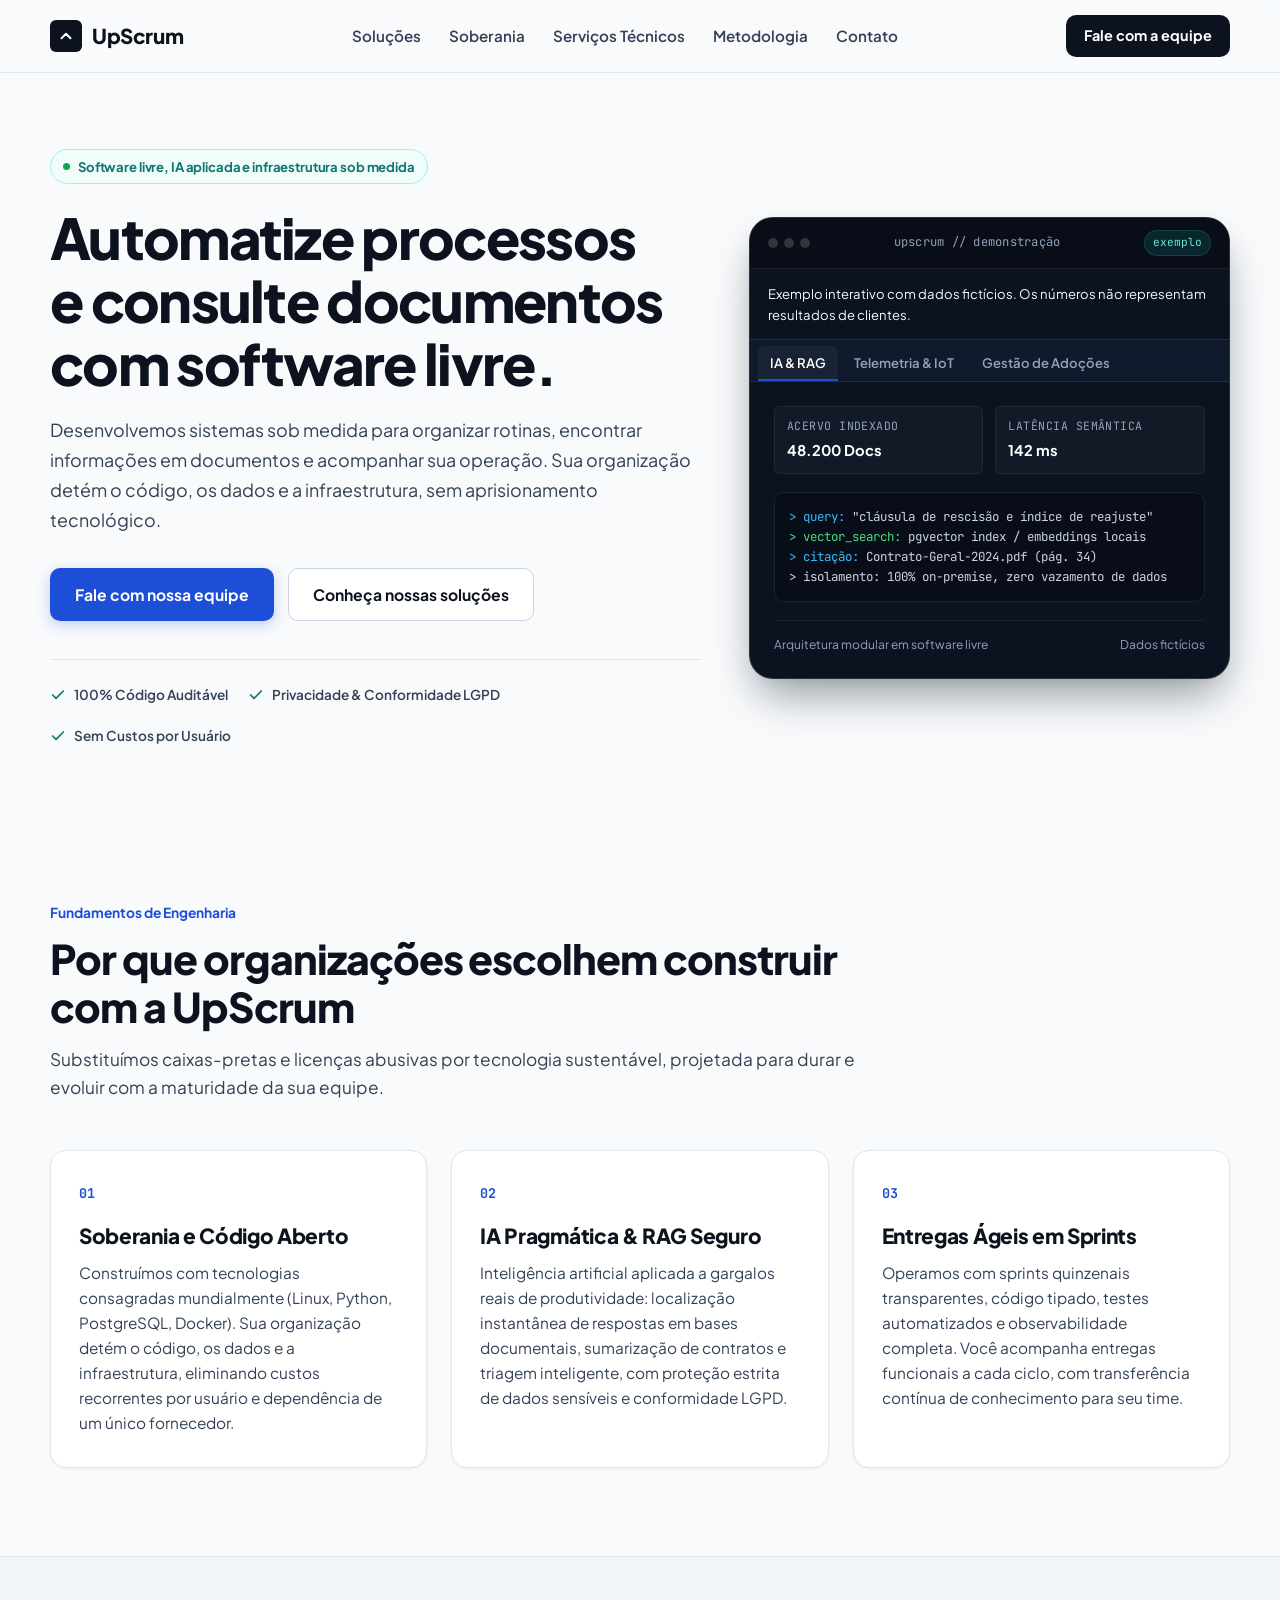
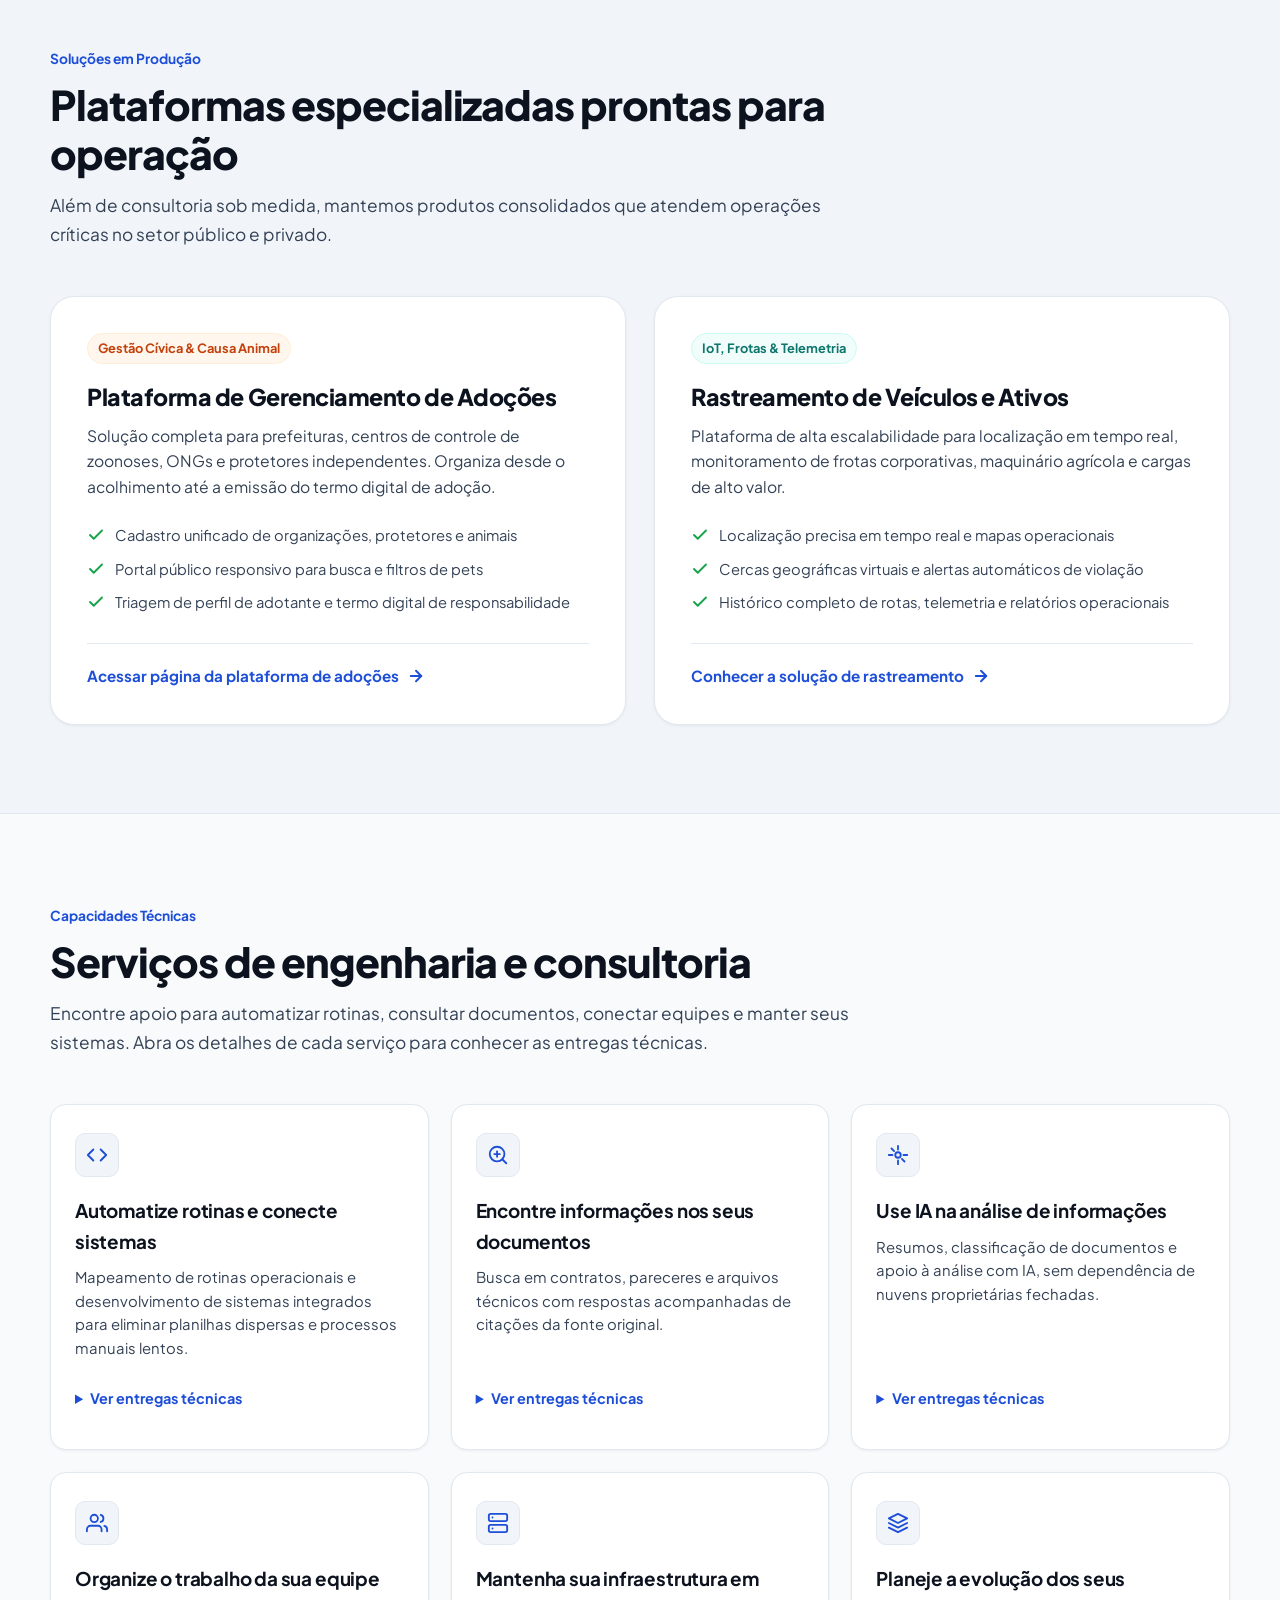
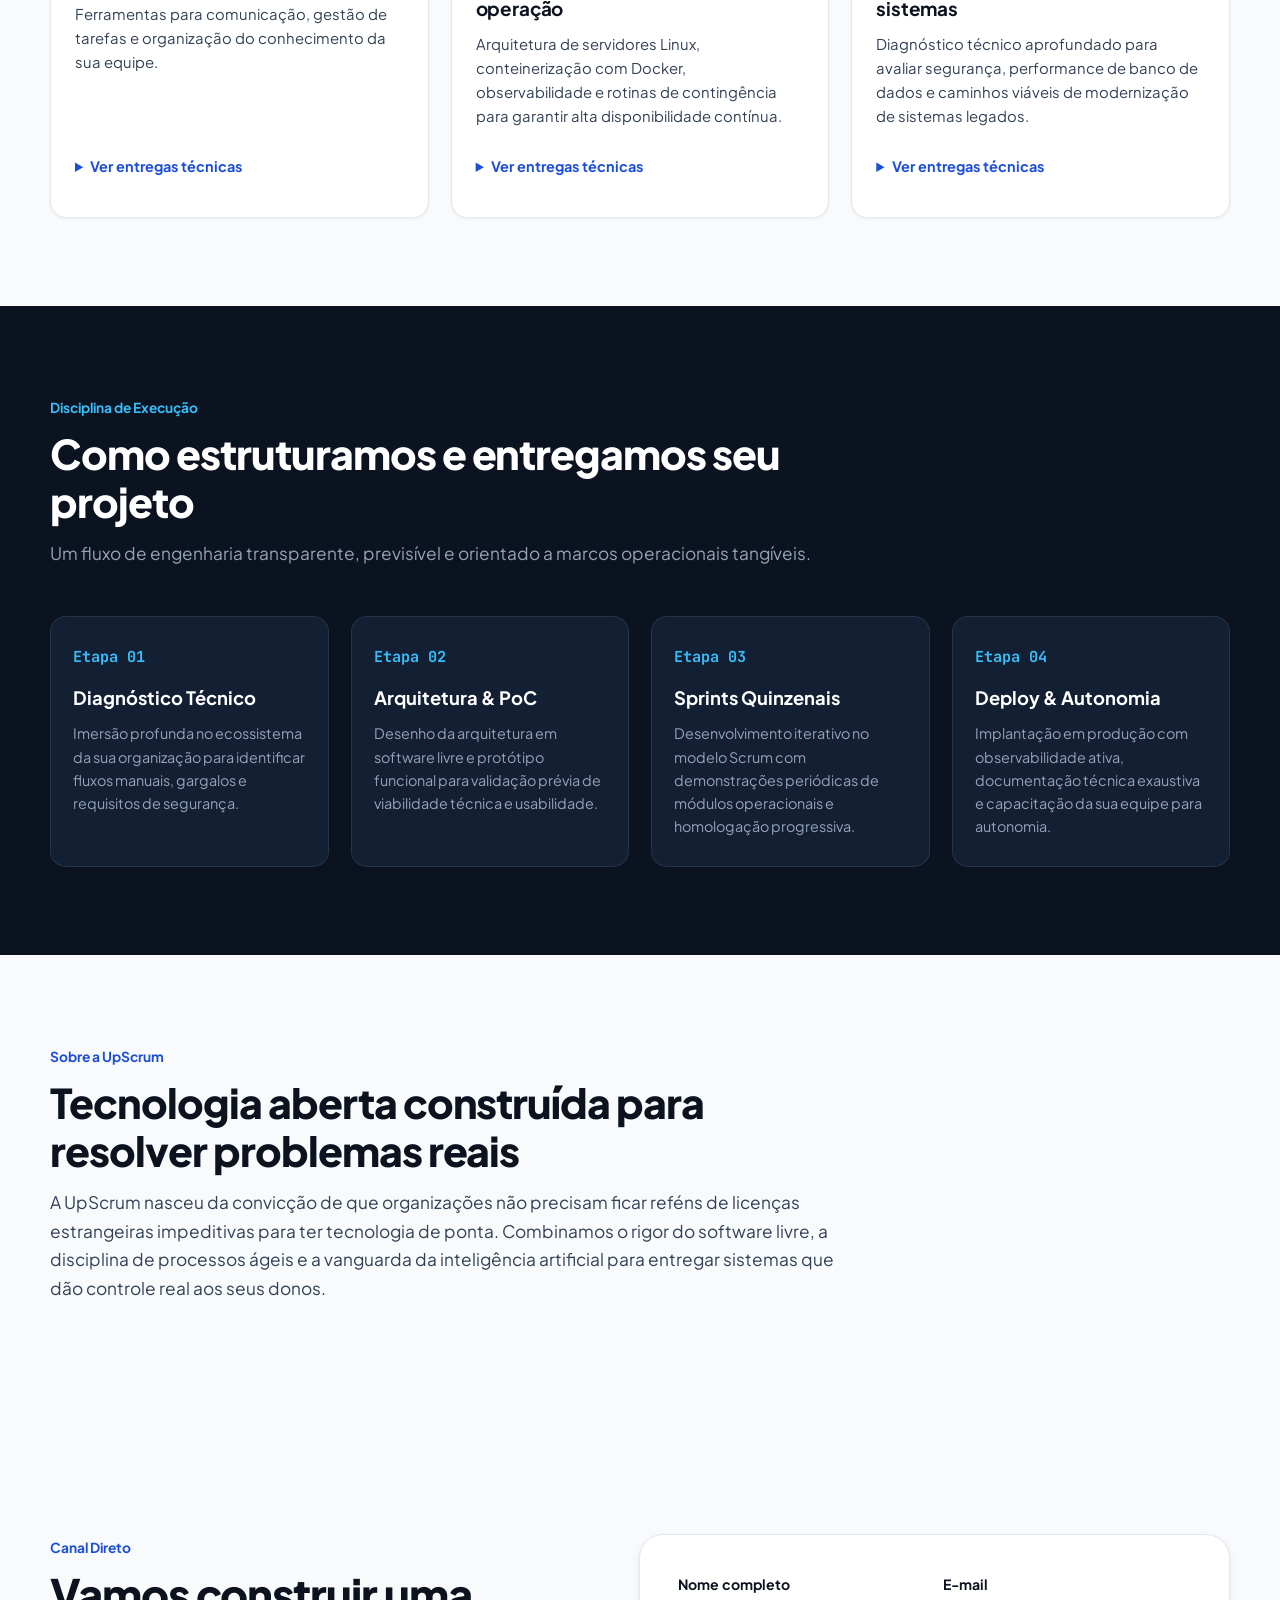
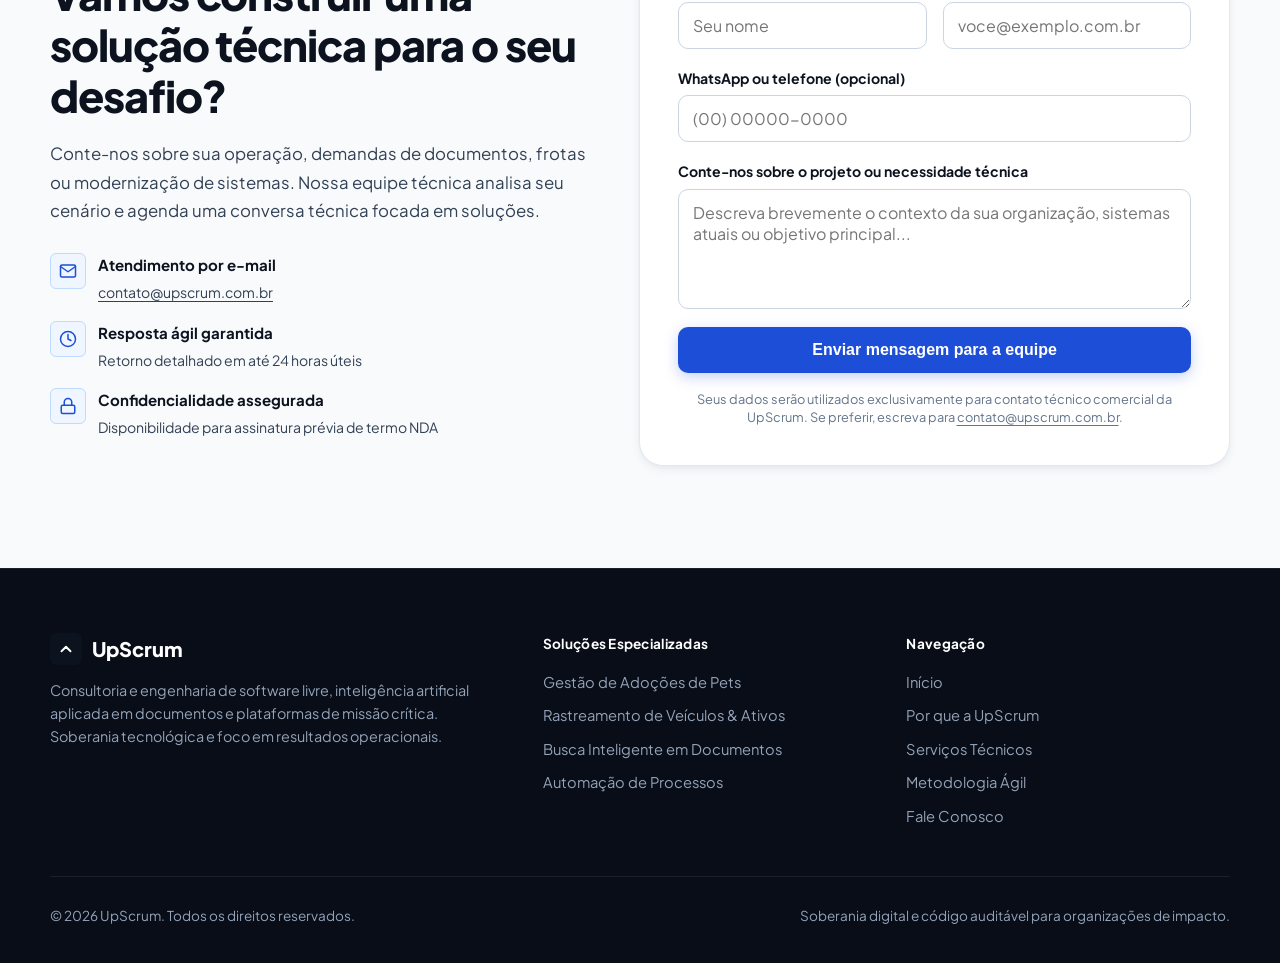
==== commit 6965e2ad: "Melhora clareza, acessibilidade e recuperação dos formulários" ====
--- a/index.html
+++ b/index.html
@@ -130,7 +130,8 @@
       display: flex;
       align-items: center;
       justify-content: space-between;
-      height: 72px;
+      min-height: 72px;
+      padding-block: 12px;
       gap: 20px;
     }
 
@@ -208,6 +209,27 @@
       padding: 8px;
       cursor: pointer;
       color: var(--ink-primary);
+      min-width: 44px;
+      min-height: 44px;
+    }
+
+    .mobile-drawer {
+      display: none;
+      background: var(--surface-white);
+      border-bottom: 1px solid var(--border-subtle);
+      padding: 18px 20px;
+      max-height: calc(100dvh - 72px);
+      overflow-y: auto;
+    }
+
+    .mobile-drawer .nav-link {
+      display: flex;
+      align-items: center;
+      min-height: 44px;
+    }
+
+    main section[id] {
+      scroll-margin-top: max(100px, 6rem);
     }
 
     /* Buttons */
@@ -368,6 +390,7 @@
       align-items: center;
       justify-content: space-between;
       gap: 12px;
+      flex-wrap: wrap;
     }
 
     .console-window-controls {
@@ -406,6 +429,14 @@
       padding: 6px 8px 0;
       gap: 4px;
       overflow-x: auto;
+    }
+
+    .console-demo-note {
+      padding: 14px 18px;
+      color: var(--ink-inverse);
+      font-size: 0.82rem;
+      line-height: 1.6;
+      border-bottom: 1px solid var(--border-dark);
     }
 
     .console-tab-btn {
@@ -510,6 +541,8 @@
     .console-footer-note {
       margin-top: 18px;
       display: flex;
+      flex-wrap: wrap;
+      gap: 8px 16px;
       align-items: center;
       justify-content: space-between;
       font-size: 0.75rem;
@@ -777,6 +810,24 @@
       flex-grow: 1;
     }
 
+    .service-details summary {
+      padding: 10px 0;
+      min-height: 44px;
+      color: var(--brand-blue);
+      font-size: 0.9rem;
+      font-weight: 700;
+      cursor: pointer;
+    }
+
+    .service-details summary:hover {
+      color: var(--brand-blue-hover);
+    }
+
+    .service-details summary:focus-visible {
+      outline: 2px solid var(--brand-blue);
+      outline-offset: 3px;
+    }
+
     .service-deliverables {
       list-style: none;
       border-top: 1px solid var(--border-subtle);
@@ -923,9 +974,23 @@
       margin-bottom: 2px;
     }
 
-    .point-text span {
+    .point-text {
+      min-width: 0;
+      overflow-wrap: anywhere;
+    }
+
+    .point-text :is(span, a) {
       font-size: 0.88rem;
       color: var(--ink-secondary);
+    }
+
+    .point-text a {
+      text-decoration: underline;
+      text-underline-offset: 0.2em;
+    }
+
+    .contact-layout > * {
+      min-width: 0;
     }
 
     .contact-form-box {
@@ -1085,7 +1150,7 @@
       flex-wrap: wrap;
       gap: 16px;
       font-size: 0.85rem;
-      color: #64748b;
+      color: var(--ink-inverse-muted);
     }
 
     /* Responsive Breakpoints */
@@ -1145,17 +1210,12 @@
       }
     }
 
-    @media (prefers-reduced-motion: reduce) {
-      *, *::before, *::after {
-        animation-duration: 0.01ms !important;
-        animation-iteration-count: 1 !important;
-        transition-duration: 0.01ms !important;
-        scroll-behavior: auto !important;
-      }
-    }
   </style>
+  <link rel="stylesheet" href="contact.css" />
+  <link rel="stylesheet" href="accessibility.css" />
 </head>
 <body>
+  <a class="skip-link" href="#conteudo">Pular para o conteúdo</a>
   <!-- Header / Navigation -->
   <header>
     <div class="container nav">
@@ -1180,7 +1240,7 @@
         <a class="btn-header" href="#contato">Fale com a equipe</a>
       </div>
 
-      <button class="mobile-menu-btn" id="mobileMenuToggle" aria-label="Abrir menu de navegação" aria-expanded="false">
+      <button class="mobile-menu-btn" id="mobileMenuToggle" type="button" aria-label="Abrir menu de navegação" aria-expanded="false" aria-controls="mobileDrawer">
         <svg width="24" height="24" viewBox="0 0 24 24" fill="none" stroke="currentColor" stroke-width="2" stroke-linecap="round" stroke-linejoin="round">
           <line x1="3" y1="12" x2="21" y2="12"></line>
           <line x1="3" y1="6" x2="21" y2="6"></line>
@@ -1190,7 +1250,7 @@
     </div>
 
     <!-- Mobile Drawer Nav -->
-    <div id="mobileDrawer" style="display: none; background: #ffffff; border-bottom: 1px solid var(--border-subtle); padding: 18px 20px;">
+    <div id="mobileDrawer" class="mobile-drawer">
       <nav style="display: grid; gap: 14px;" aria-label="Menu Mobile">
         <a class="nav-link" href="#solucoes" onclick="closeMobileMenu()">Soluções</a>
         <a class="nav-link" href="#pilares" onclick="closeMobileMenu()">Soberania</a>
@@ -1202,7 +1262,7 @@
     </div>
   </header>
 
-  <main>
+  <main id="conteudo" tabindex="-1">
     <!-- Hero Section -->
     <section class="hero" id="inicio">
       <div class="container hero-grid">
@@ -1211,15 +1271,15 @@
             <span class="pulse-dot" aria-hidden="true"></span>
             Software livre, IA aplicada e infraestrutura sob medida
           </div>
-          <h1>Soluções digitais sólidas, com código aberto e soberania operacional.</h1>
+          <h1>Automatize processos e consulte documentos com software livre.</h1>
           <p class="hero-lead">
-            Desenvolvemos sistemas corporativos, fluxos de inteligência artificial em documentos
-            e plataformas de missão crítica. Sua organização detém o código, os dados e a infraestrutura,
+            Desenvolvemos sistemas sob medida para organizar rotinas, encontrar informações em documentos
+            e acompanhar sua operação. Sua organização detém o código, os dados e a infraestrutura,
             sem aprisionamento tecnológico.
           </p>
           <div class="hero-cta">
             <a class="btn btn-primary" href="#contato">Fale com nossa equipe</a>
-            <a class="btn btn-secondary" href="#solucoes">Conheça soluções em produção</a>
+            <a class="btn btn-secondary" href="#solucoes">Conheça nossas soluções</a>
           </div>
           <div class="hero-trust">
             <div class="trust-item">
@@ -1244,22 +1304,25 @@
         </div>
 
         <!-- Interactive Architecture & Telemetry Console -->
-        <aside class="system-console" aria-label="Console Operacional da UpScrum">
+        <aside class="system-console" aria-label="Demonstração ilustrativa das soluções UpScrum" aria-describedby="console-demo-note">
           <div class="console-header">
             <div class="console-window-controls" aria-hidden="true">
               <div class="console-dot"></div>
               <div class="console-dot"></div>
               <div class="console-dot"></div>
             </div>
-            <div class="console-title">upscrum-core // runtime</div>
-            <div class="console-status-pill">ativo</div>
+            <div class="console-title">upscrum // demonstração</div>
+            <div class="console-status-pill">exemplo</div>
           </div>
+
+          <p class="console-demo-note" id="console-demo-note">Exemplo interativo com dados fictícios. Os números não representam resultados de clientes.</p>
 
           <div class="console-tabs" role="tablist" aria-label="Módulos da Plataforma">
             <button
               class="console-tab-btn active"
               role="tab"
               aria-selected="true"
+              tabindex="0"
               aria-controls="panel-ai"
               id="tab-ai"
               onclick="selectConsoleTab('ai')"
@@ -1270,6 +1333,7 @@
               class="console-tab-btn"
               role="tab"
               aria-selected="false"
+              tabindex="-1"
               aria-controls="panel-iot"
               id="tab-iot"
               onclick="selectConsoleTab('iot')"
@@ -1280,6 +1344,7 @@
               class="console-tab-btn"
               role="tab"
               aria-selected="false"
+              tabindex="-1"
               aria-controls="panel-adoptions"
               id="tab-adoptions"
               onclick="selectConsoleTab('adoptions')"
@@ -1290,7 +1355,7 @@
 
           <div class="console-body">
             <!-- Panel 1: AI & RAG -->
-            <div class="console-panel active" id="panel-ai" role="tabpanel" aria-labelledby="tab-ai">
+            <div class="console-panel active" id="panel-ai" role="tabpanel" tabindex="0" aria-labelledby="tab-ai">
               <div class="console-meta-grid">
                 <div class="console-meta-box">
                   <div class="console-meta-label">Acervo Indexado</div>
@@ -1310,7 +1375,7 @@
             </div>
 
             <!-- Panel 2: Telemetry & IoT -->
-            <div class="console-panel" id="panel-iot" role="tabpanel" aria-labelledby="tab-iot">
+            <div class="console-panel" id="panel-iot" role="tabpanel" tabindex="0" aria-labelledby="tab-iot">
               <div class="console-meta-grid">
                 <div class="console-meta-box">
                   <div class="console-meta-label">Dispositivos Ativos</div>
@@ -1330,7 +1395,7 @@
             </div>
 
             <!-- Panel 3: Adoptions -->
-            <div class="console-panel" id="panel-adoptions" role="tabpanel" aria-labelledby="tab-adoptions">
+            <div class="console-panel" id="panel-adoptions" role="tabpanel" tabindex="0" aria-labelledby="tab-adoptions">
               <div class="console-meta-grid">
                 <div class="console-meta-box">
                   <div class="console-meta-label">Adoções Processadas</div>
@@ -1351,7 +1416,7 @@
 
             <div class="console-footer-note">
               <span>Arquitetura modular em software livre</span>
-              <span>v3.4.1-prod</span>
+              <span>Dados fictícios</span>
             </div>
           </div>
         </aside>
@@ -1509,8 +1574,8 @@
           <span class="section-eyebrow">Capacidades Técnicas</span>
           <h2 class="section-title">Serviços de engenharia e consultoria</h2>
           <p class="section-desc">
-            Apoiamos sua liderança técnica com squads especializadas e arquiteturas robustas
-            para acelerar entregas sem criar débitos técnicos.
+            Encontre apoio para automatizar rotinas, consultar documentos, conectar equipes
+            e manter seus sistemas. Abra os detalhes de cada serviço para conhecer as entregas técnicas.
           </p>
         </div>
 
@@ -1523,16 +1588,19 @@
                 <polyline points="8 6 2 12 8 18"></polyline>
               </svg>
             </div>
-            <h3>Transformação Digital & Automação</h3>
+            <h3>Automatize rotinas e conecte sistemas</h3>
             <p>
               Mapeamento de rotinas operacionais e desenvolvimento de sistemas integrados para
               eliminar planilhas dispersas e processos manuais lentos.
             </p>
-            <ul class="service-deliverables">
-              <li>Digitalização de fluxos de aprovação</li>
-              <li>Integração entre sistemas via APIs REST</li>
-              <li>Painéis operacionais de gestão em tempo real</li>
-            </ul>
+            <details class="service-details">
+              <summary>Ver entregas técnicas</summary>
+              <ul class="service-deliverables">
+                <li>Digitalização de fluxos de aprovação</li>
+                <li>Integração entre sistemas via APIs REST</li>
+                <li>Painéis operacionais de gestão em tempo real</li>
+              </ul>
+            </details>
           </article>
 
           <!-- Service 2 -->
@@ -1545,16 +1613,19 @@
                 <path d="M8 11h6"></path>
               </svg>
             </div>
-            <h3>Busca Inteligente em Documentos</h3>
+            <h3>Encontre informações nos seus documentos</h3>
             <p>
-              Sistemas de busca semântica (RAG) que encontram informações e cláusulas exatas
-              em bases volumosas de contratos, pareceres e arquivos técnicos.
+              Busca em contratos, pareceres e arquivos técnicos com respostas
+              acompanhadas de citações da fonte original.
             </p>
-            <ul class="service-deliverables">
-              <li>Processamento de PDFs e relatórios técnicos</li>
-              <li>Citações diretas com página e fonte original</li>
-              <li>Banco vetorial PostgreSQL com extensão pgvector</li>
-            </ul>
+            <details class="service-details">
+              <summary>Ver entregas técnicas</summary>
+              <ul class="service-deliverables">
+                <li>Processamento de PDFs e relatórios técnicos</li>
+                <li>Citações diretas com página e fonte original</li>
+                <li>Banco vetorial PostgreSQL com extensão pgvector</li>
+              </ul>
+            </details>
           </article>
 
           <!-- Service 3 -->
@@ -1570,16 +1641,19 @@
                 <circle cx="12" cy="12" r="3"></circle>
               </svg>
             </div>
-            <h3>Inteligência Artificial Aplicada</h3>
+            <h3>Use IA na análise de informações</h3>
             <p>
-              Implementação de pipelines de IA para sumarização, categorização automática
-              e apoio à tomada de decisão sem dependência de nuvens proprietárias fechadas.
+              Resumos, classificação de documentos e apoio à análise com IA,
+              sem dependência de nuvens proprietárias fechadas.
             </p>
-            <ul class="service-deliverables">
-              <li>Modelos abertos com inferência local ou nuvem soberana</li>
-              <li>Assistentes especializados para equipes de análise</li>
-              <li>Métricas rigorosas de precisão e auditabilidade</li>
-            </ul>
+            <details class="service-details">
+              <summary>Ver entregas técnicas</summary>
+              <ul class="service-deliverables">
+                <li>Modelos abertos com inferência local ou nuvem soberana</li>
+                <li>Assistentes especializados para equipes de análise</li>
+                <li>Métricas rigorosas de precisão e auditabilidade</li>
+              </ul>
+            </details>
           </article>
 
           <!-- Service 4 -->
@@ -1592,16 +1666,19 @@
                 <path d="M16 3.13a4 4 0 0 1 0 7.75"></path>
               </svg>
             </div>
-            <h3>Plataformas Colaborativas & Intranets</h3>
+            <h3>Organize o trabalho da sua equipe</h3>
             <p>
-              Implantação de ferramentas modernas de comunicação assíncrona, gestão de tarefas
-              e acervos de conhecimento que mantêm as equipes alinhadas.
+              Ferramentas para comunicação, gestão de tarefas e organização
+              do conhecimento da sua equipe.
             </p>
-            <ul class="service-deliverables">
-              <li>Controle granular de acessos e permissões</li>
-              <li>Integração com diretórios corporativos (LDAP/SSO)</li>
-              <li>Migração e estruturação de bases históricas</li>
-            </ul>
+            <details class="service-details">
+              <summary>Ver entregas técnicas</summary>
+              <ul class="service-deliverables">
+                <li>Controle granular de acessos e permissões</li>
+                <li>Integração com diretórios corporativos (LDAP/SSO)</li>
+                <li>Migração e estruturação de bases históricas</li>
+              </ul>
+            </details>
           </article>
 
           <!-- Service 5 -->
@@ -1614,16 +1691,19 @@
                 <line x1="6" y1="18" x2="6.01" y2="18"></line>
               </svg>
             </div>
-            <h3>Infraestrutura Moderna & DevOps</h3>
+            <h3>Mantenha sua infraestrutura em operação</h3>
             <p>
               Arquitetura de servidores Linux, conteinerização com Docker, observabilidade
               e rotinas de contingência para garantir alta disponibilidade contínua.
             </p>
-            <ul class="service-deliverables">
-              <li>Infraestrutura como Código (IaC) reprodutível</li>
-              <li>Rotinas automáticas de backup criptografado</li>
-              <li>Monitoramento proativo e telemetria de serviços</li>
-            </ul>
+            <details class="service-details">
+              <summary>Ver entregas técnicas</summary>
+              <ul class="service-deliverables">
+                <li>Infraestrutura como Código (IaC) reprodutível</li>
+                <li>Rotinas automáticas de backup criptografado</li>
+                <li>Monitoramento proativo e telemetria de serviços</li>
+              </ul>
+            </details>
           </article>
 
           <!-- Service 6 -->
@@ -1635,16 +1715,19 @@
                 <polyline points="2 12 12 17 22 12"></polyline>
               </svg>
             </div>
-            <h3>Consultoria e Arquitetura de TI</h3>
+            <h3>Planeje a evolução dos seus sistemas</h3>
             <p>
               Diagnóstico técnico aprofundado para avaliar segurança, performance de banco de dados
               e caminhos viáveis de modernização de sistemas legados.
             </p>
-            <ul class="service-deliverables">
-              <li>Auditoria de código e vulnerabilidades</li>
-              <li>Plano estratégico de evolução tecnológica</li>
-              <li>Treinamento e capacitação de equipes internas</li>
-            </ul>
+            <details class="service-details">
+              <summary>Ver entregas técnicas</summary>
+              <ul class="service-deliverables">
+                <li>Auditoria de código e vulnerabilidades</li>
+                <li>Plano estratégico de evolução tecnológica</li>
+                <li>Treinamento e capacitação de equipes internas</li>
+              </ul>
+            </details>
           </article>
         </div>
       </div>
@@ -1738,7 +1821,7 @@
               </div>
               <div class="point-text">
                 <strong>Atendimento por e-mail</strong>
-                <span>contato@upscrum.com.br</span>
+                <a href="mailto:contato@upscrum.com.br">contato@upscrum.com.br</a>
               </div>
             </div>
 
@@ -1788,20 +1871,20 @@
               </div>
 
               <div class="form-field">
-                <label for="contact-email">E-mail corporativo</label>
+                <label for="contact-email">E-mail</label>
                 <input
                   id="contact-email"
                   type="email"
                   name="email"
                   autocomplete="email"
-                  placeholder="voce@organizacao.com.br"
+                  placeholder="voce@exemplo.com.br"
                   required
                 />
               </div>
             </div>
 
             <div class="form-field">
-              <label for="contact-whatsapp">WhatsApp ou telefone de contato</label>
+              <label for="contact-whatsapp">WhatsApp ou telefone (opcional)</label>
               <input
                 id="contact-whatsapp"
                 type="tel"
@@ -1826,7 +1909,7 @@
             </button>
 
             <p class="form-disclaimer">
-              Seus dados serão utilizados exclusivamente para contato técnico comercial da UpScrum.
+              Seus dados serão utilizados exclusivamente para contato técnico comercial da UpScrum. Se preferir, escreva para <a href="mailto:contato@upscrum.com.br">contato@upscrum.com.br</a>.
             </p>
 
             <div class="form-status" data-form-status role="status" aria-live="polite"></div>
@@ -1892,6 +1975,7 @@
       document.querySelectorAll('.console-tab-btn').forEach(btn => {
         btn.classList.remove('active');
         btn.setAttribute('aria-selected', 'false');
+        btn.tabIndex = -1;
       });
       // Deactivate all panels
       document.querySelectorAll('.console-panel').forEach(panel => {
@@ -1905,30 +1989,78 @@
       if (activeBtn && activePanel) {
         activeBtn.classList.add('active');
         activeBtn.setAttribute('aria-selected', 'true');
+        activeBtn.tabIndex = 0;
         activePanel.classList.add('active');
       }
     }
+
+    const consoleTabs = Array.from(document.querySelectorAll('.console-tab-btn'));
+    document.querySelector('.console-tabs').addEventListener('keydown', (event) => {
+      const current = consoleTabs.indexOf(document.activeElement);
+      if (current < 0) return;
+      let next;
+      if (event.key === 'ArrowRight') next = (current + 1) % consoleTabs.length;
+      else if (event.key === 'ArrowLeft') next = (current + consoleTabs.length - 1) % consoleTabs.length;
+      else if (event.key === 'Home') next = 0;
+      else if (event.key === 'End') next = consoleTabs.length - 1;
+      else return;
+      event.preventDefault();
+      selectConsoleTab(consoleTabs[next].id.replace('tab-', ''));
+      consoleTabs[next].focus();
+    });
 
     // Mobile Drawer Navigation
     const mobileMenuBtn = document.getElementById('mobileMenuToggle');
     const mobileDrawer = document.getElementById('mobileDrawer');
 
-    if (mobileMenuBtn && mobileDrawer) {
-      mobileMenuBtn.addEventListener('click', () => {
-        const isVisible = mobileDrawer.style.display === 'block';
-        mobileDrawer.style.display = isVisible ? 'none' : 'block';
-        mobileMenuBtn.setAttribute('aria-expanded', String(!isVisible));
-      });
-    }
+    const homeMobileViewport = window.matchMedia('(max-width: 768px)');
+
+    function setHomeMenuOpen(open) {
+      mobileDrawer.style.display = open ? 'block' : 'none';
+      mobileMenuBtn.setAttribute('aria-expanded', String(open));
+      mobileMenuBtn.setAttribute('aria-label', open ? 'Fechar menu de navegação' : 'Abrir menu de navegação');
+    }
+
+    mobileMenuBtn.addEventListener('click', () => {
+      setHomeMenuOpen(mobileMenuBtn.getAttribute('aria-expanded') !== 'true');
+    });
 
     function closeMobileMenu() {
-      if (mobileDrawer) {
-        mobileDrawer.style.display = 'none';
-        if (mobileMenuBtn) {
-          mobileMenuBtn.setAttribute('aria-expanded', 'false');
-        }
+      setHomeMenuOpen(false);
+    }
+
+    document.addEventListener('keydown', (event) => {
+      if (event.key === 'Escape' && mobileMenuBtn.getAttribute('aria-expanded') === 'true') {
+        closeMobileMenu();
+        mobileMenuBtn.focus();
       }
-    }
+    });
+
+    document.addEventListener('click', (event) => {
+      if (!event.target.closest('header') && mobileMenuBtn.getAttribute('aria-expanded') === 'true') {
+        const focusWasInMenu = mobileDrawer.contains(document.activeElement);
+        closeMobileMenu();
+        if (focusWasInMenu) mobileMenuBtn.focus();
+      }
+    });
+
+    mobileDrawer.addEventListener('click', (event) => {
+      const link = event.target.closest('a');
+      if (!link) return;
+      const section = document.querySelector(link.getAttribute('href'));
+      if (section) {
+        section.setAttribute('tabindex', '-1');
+        section.focus({ preventScroll: true });
+      }
+    });
+
+    homeMobileViewport.addEventListener('change', () => {
+      const focusWasInMenu = mobileDrawer.contains(document.activeElement);
+      closeMobileMenu();
+      if (!homeMobileViewport.matches && (focusWasInMenu || document.activeElement === mobileMenuBtn)) {
+        document.querySelector('.brand').focus();
+      }
+    });
   </script>
   <!-- Form Submission Handler -->
   <script src="contact.js"></script>
--- a/contact.css
+++ b/contact.css
@@ -0,0 +1,37 @@
+[data-contact-form] .form-field {
+  min-width: 0;
+}
+
+[data-contact-form] input,
+[data-contact-form] textarea {
+  font-size: 1rem;
+}
+
+[data-contact-form] :is(.form-status, .form-note, .form-disclaimer) {
+  overflow-wrap: anywhere;
+}
+
+[data-contact-form] :is(.form-status, .form-note, .form-disclaimer) a {
+  color: inherit;
+  text-decoration: underline;
+  text-underline-offset: 0.2em;
+}
+
+[data-contact-form] a:focus-visible {
+  outline: 2px solid currentColor;
+  outline-offset: 3px;
+}
+
+.company-link {
+  display: inline-flex;
+  align-items: center;
+  min-height: 44px;
+  color: var(--ink);
+  text-decoration: underline;
+  text-underline-offset: 0.2em;
+}
+
+.company-link:focus-visible {
+  outline: 2px solid currentColor;
+  outline-offset: 3px;
+}
--- a/accessibility.css
+++ b/accessibility.css
@@ -0,0 +1,54 @@
+.skip-link {
+  position: fixed;
+  top: 12px;
+  left: 12px;
+  z-index: 1000;
+  padding: 12px 18px;
+  background: #ffffff;
+  color: #172033;
+  border: 2px solid currentColor;
+  border-radius: 8px;
+  transform: translateY(-200%);
+}
+
+.skip-link:focus {
+  transform: translateY(0);
+  outline: 2px solid currentColor;
+  outline-offset: 3px;
+}
+
+main {
+  scroll-margin-top: max(100px, 6rem);
+}
+
+@media (prefers-reduced-motion: reduce) {
+  html {
+    scroll-behavior: auto;
+  }
+
+  .reveal {
+    animation: none;
+    opacity: 1;
+    transform: none;
+  }
+
+  .pulse-dot,
+  .console-panel {
+    animation: none;
+  }
+
+  .btn,
+  .btn-header,
+  .service-card,
+  .console-tab-btn,
+  .form-field input,
+  .form-field textarea {
+    transition: none;
+  }
+
+  .btn:hover,
+  .btn-header:hover,
+  .service-card:hover {
+    transform: none;
+  }
+}
